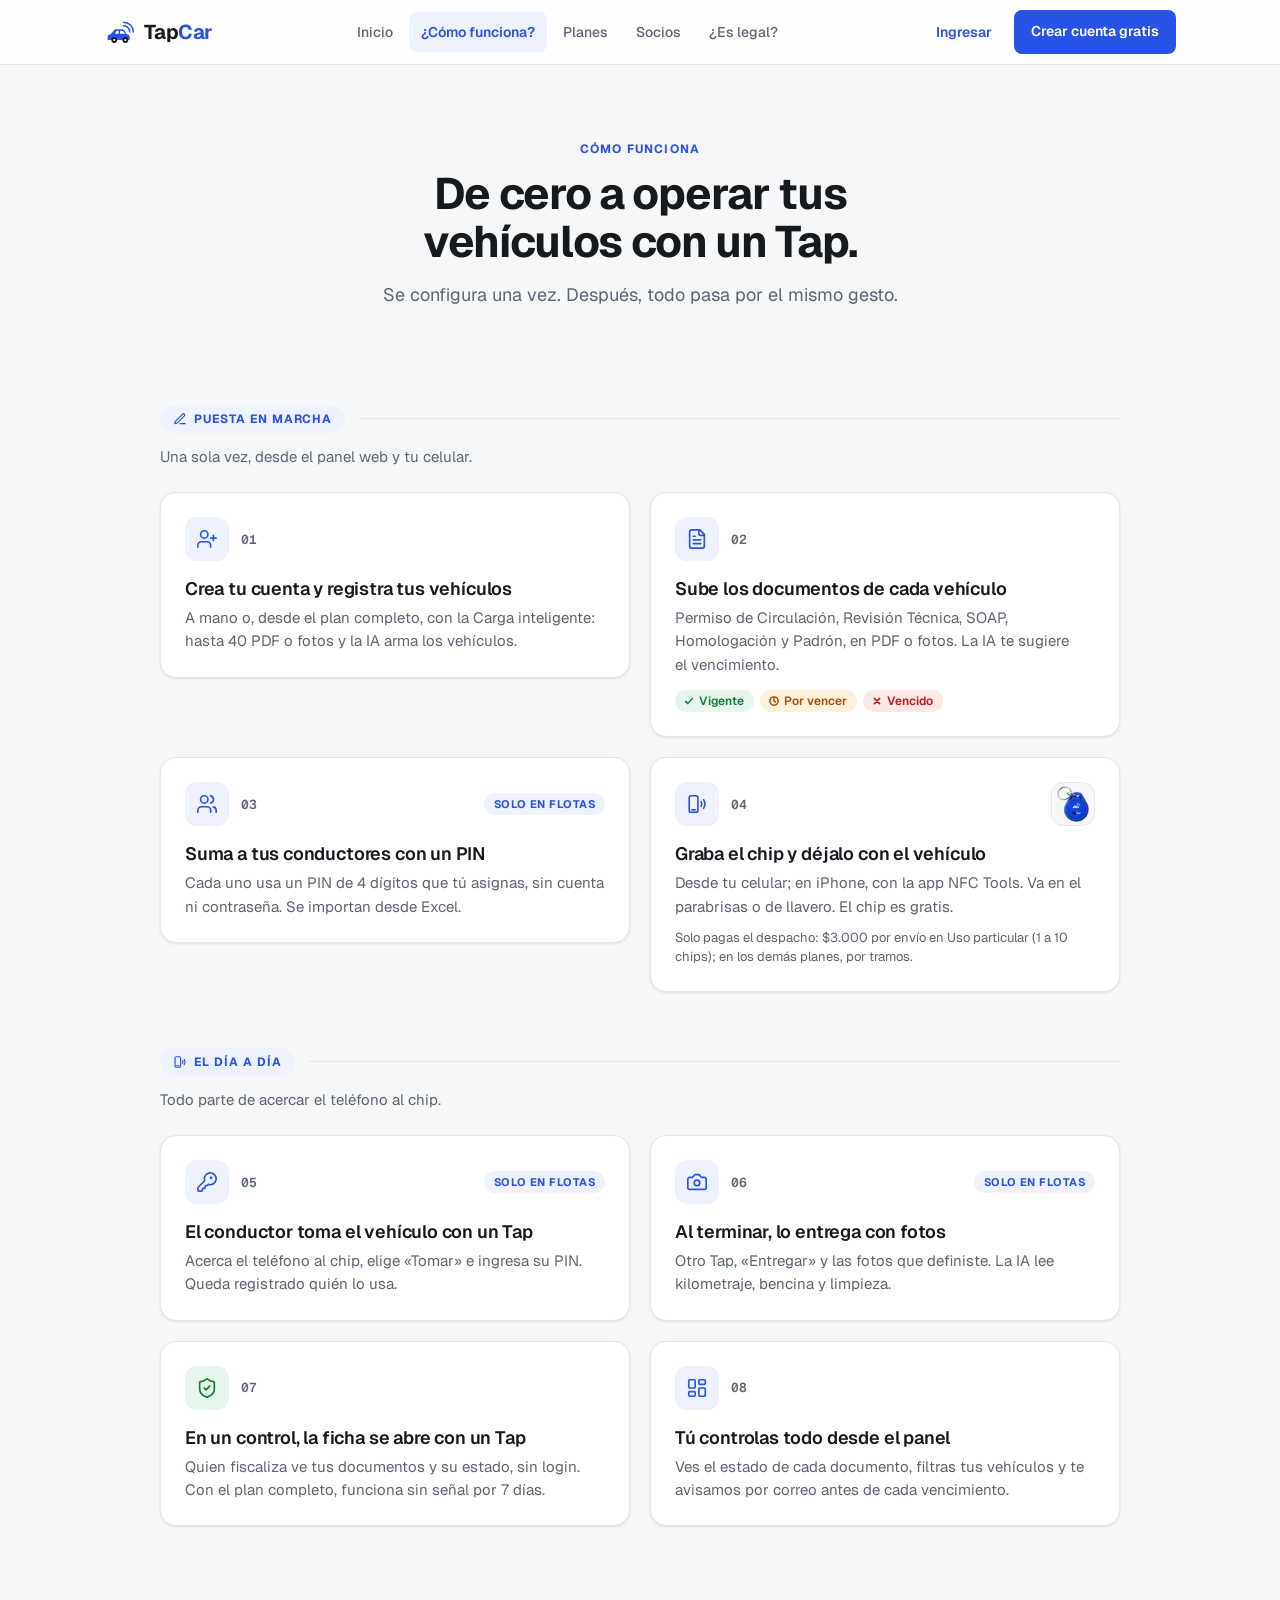
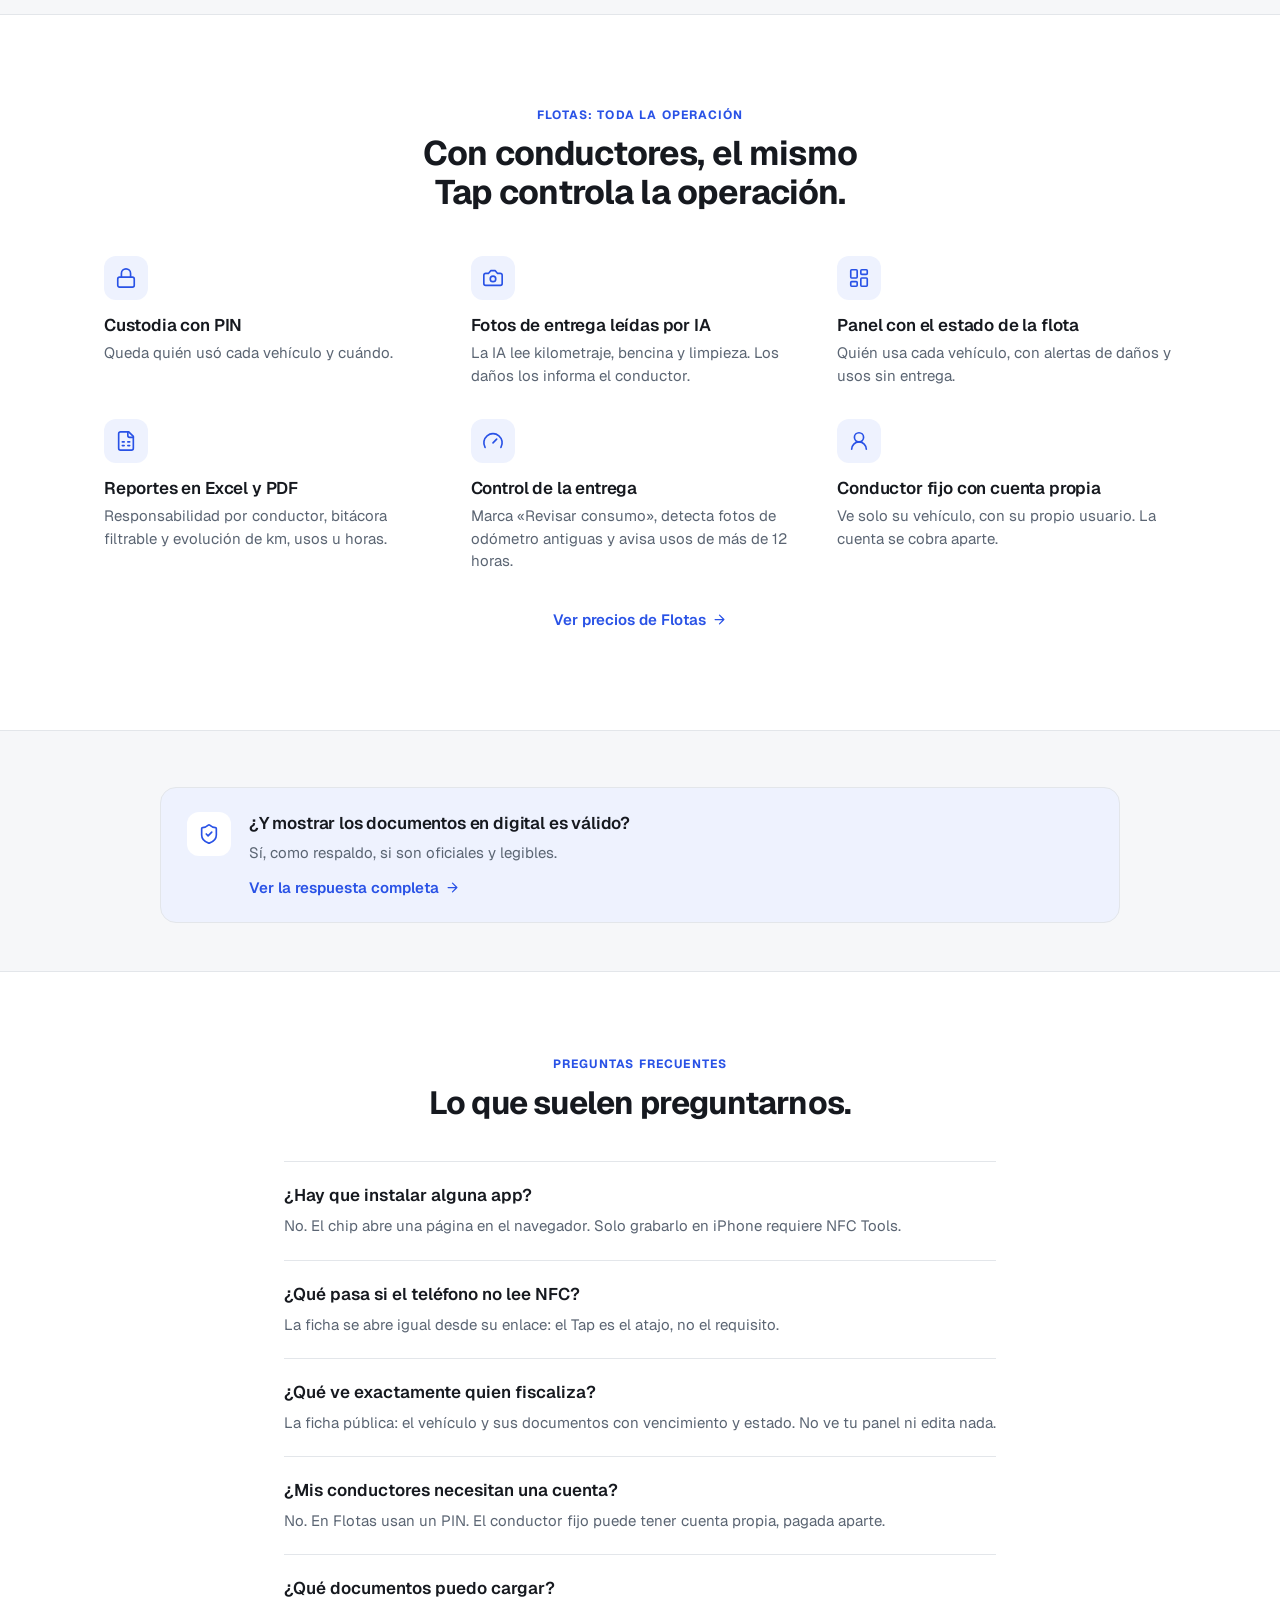
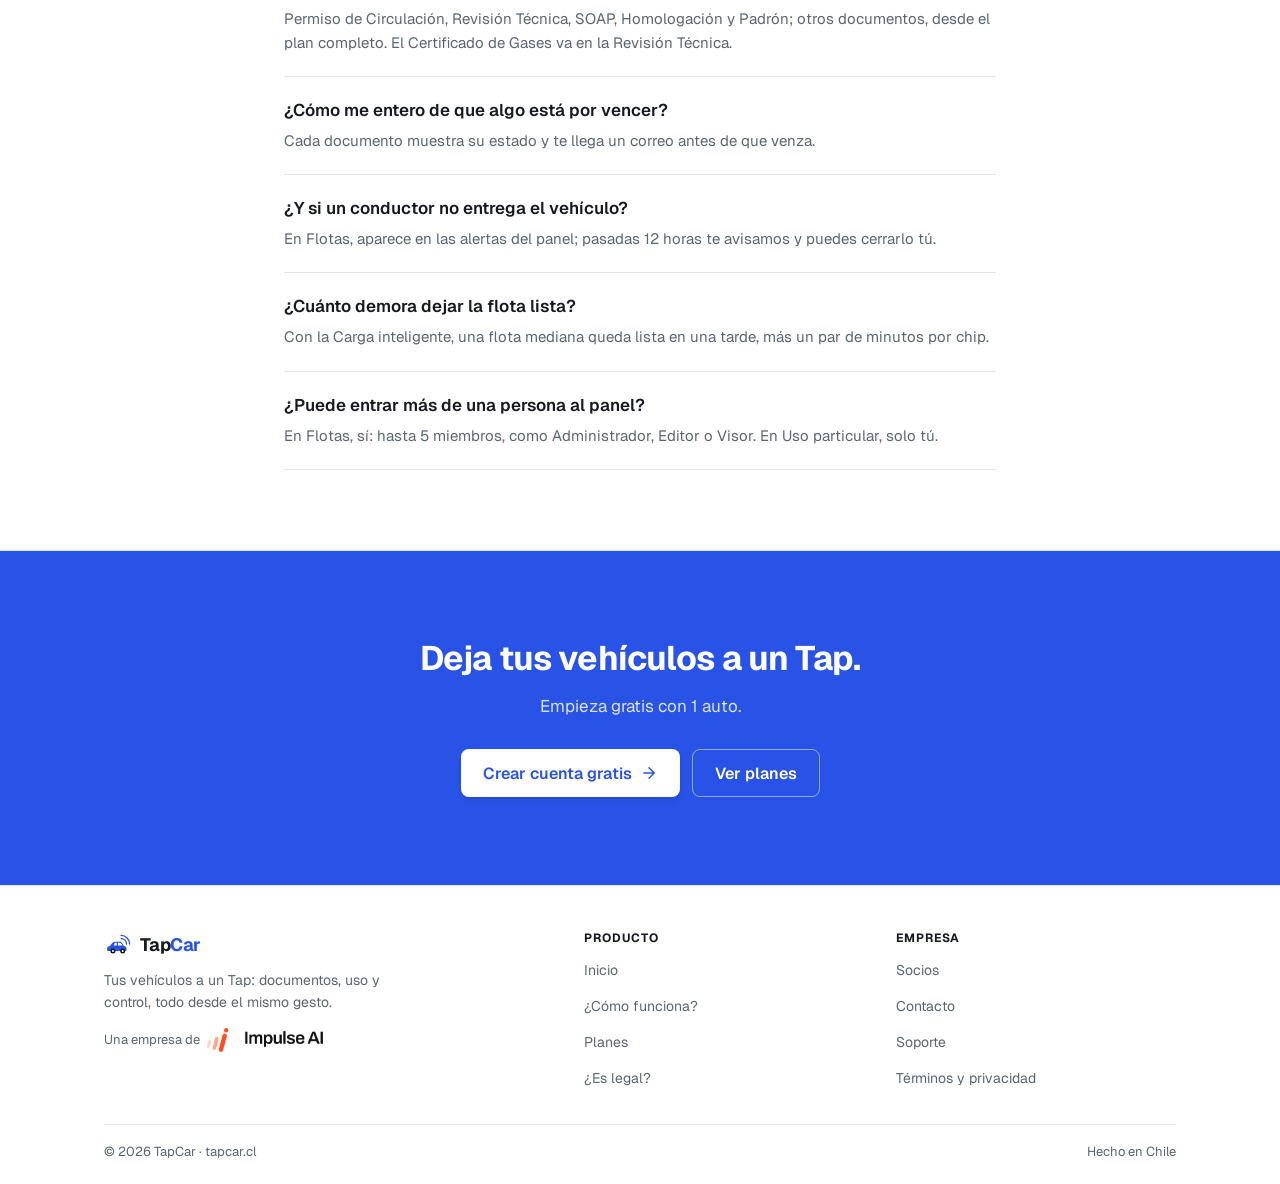
==== como-funciona/index.html @ 4e5f768d "Arreglos de la revisión: ¿Cómo funciona?, Socios y revisor de precios Copy - Socios: hero nombra "es" ====
<!DOCTYPE html>
<html lang="es">
<head>
  <meta charset="utf-8">
  <meta name="viewport" content="width=device-width, initial-scale=1">
  <title>Cómo funciona TapCar: los papeles del auto en un chip NFC</title>
  <meta name="description" content="Registra tus vehículos, sube sus documentos y graba el chip NFC: la ficha se abre con un toque, sin que quien fiscaliza instale nada.">
  <link rel="canonical" href="https://tapcar.cl/como-funciona/">

  <!-- Tarjeta al compartir (WhatsApp, LinkedIn, X). La imagen es absoluta
       a propósito: las rutas relativas no funcionan en og:image. -->
  <meta property="og:type" content="website">
  <meta property="og:site_name" content="TapCar">
  <meta property="og:locale" content="es_CL">
  <meta property="og:url" content="https://tapcar.cl/como-funciona/">
  <meta property="og:title" content="Cómo funciona TapCar: los papeles del auto en un chip NFC">
  <meta property="og:description" content="Registra tus vehículos, sube sus documentos y graba el chip NFC: la ficha se abre con un toque, sin que quien fiscaliza instale nada.">
  <meta property="og:image" content="https://tapcar.cl/assets/og-tapcar.png">
  <meta property="og:image:width" content="1200">
  <meta property="og:image:height" content="630">
  <meta property="og:image:alt" content="TapCar — tus vehículos a un Tap">
  <meta name="twitter:card" content="summary_large_image">
  <meta name="twitter:title" content="Cómo funciona TapCar: los papeles del auto en un chip NFC">
  <meta name="twitter:description" content="Registra tus vehículos, sube sus documentos y graba el chip NFC: la ficha se abre con un toque, sin que quien fiscaliza instale nada.">
  <meta name="twitter:image" content="https://tapcar.cl/assets/og-tapcar.png">

  <link rel="icon" type="image/svg+xml" href="/favicon.svg">
  <meta name="theme-color" content="#2952e6">
  <link rel="preconnect" href="https://fonts.googleapis.com">
  <link rel="preconnect" href="https://fonts.gstatic.com" crossorigin>
  <link rel="stylesheet" href="https://fonts.googleapis.com/css2?family=Geist:wght@400;500;600;700&family=Geist+Mono:wght@400;500;600&display=swap">
  <style>
/* ===================================================================
   TapCar — Sitio (Inicio, ¿Cómo funciona?, Planes, Socios, ¿Es legal?,
   Términos)
   Sistema visual tomado de la app (repo nfc: app/globals.css y
   docs/ui.md): mismos tokens, mismos componentes, misma regla de
   movimiento. Esta hoja se incrusta en cada HTML para que funcione de
   forma autónoma; este archivo es la fuente editable.
   =================================================================== */

:root {
  /* ── Neutros · base de la interfaz ───────────────────────────── */
  --tinta: #16191f;        /* texto / encabezados */
  --acero: #5b6573;        /* texto secundario */
  --linea: #e3e6ea;        /* bordes / divisores */
  /* Borde de controles y tarjetas que tienen que verse al sol: `linea`
     casi desaparece sobre blanco con el brillo al máximo. No es para
     texto (1,5:1). */
  --linea-fuerte: #cfd4db;
  --lienzo: #f6f7f9;       /* fondo de la página */
  --superficie: #ffffff;   /* tarjetas / paneles */
  --neutro-suave: #eef0f3; /* pill gris, bloques internos planos */

  /* ── Marca · acentos ─────────────────────────────────────────── */
  --azul: #2952e6;         /* primario · CTAs · enlaces */
  --azul-press: #1e3dae;   /* hover · active */
  --azul-50: #eef2fe;      /* fondo de selección, bloques de acento */
  --azul-100: #dde5fd;     /* ícono del vehículo, hover de selección */
  --ambar: #f59e0b;        /* acento cálido */

  /* ── Estados · vencimiento de documentos ─────────────────────────
     El color base sirve para puntos, barras y bordes (ahí 3:1 alcanza),
     pero como TEXTO no se lee: `vigente` da 3,3:1 sobre blanco y
     `por-vencer` 2,1:1. Las variantes `-texto` pasan 4,5:1 sobre blanco
     Y sobre su propio fondo `-suave` (la pill). Regla de la app: un color
     de estado nunca va solo (siempre con texto o ícono) y, como texto,
     siempre la variante `-texto`. */
  --vigente: #16a34a;
  --vigente-texto: #157a3a;     --vigente-suave: #e7f6ec;
  --por-vencer: #f59e0b;
  --por-vencer-texto: #a8500a;  --por-vencer-suave: #fdf1dc;
  --vencido: #dc2626;
  --vencido-texto: #b91c1c;     --vencido-suave: #fce7e7;

  /* ── Tipografía ──────────────────────────────────────────────── */
  --font-sans: 'Geist', system-ui, -apple-system, 'Segoe UI', sans-serif;
  --font-mono: 'Geist Mono', ui-monospace, 'SFMono-Regular', Menlo, monospace;
  --weight-regular: 400;
  --weight-medium: 500;
  --weight-semibold: 600;
  --weight-bold: 700;
  --text-xs: 0.75rem;
  --text-sm: 0.875rem;
  --text-base: 1rem;

  /* ── Layout ──────────────────────────────────────────────────── */
  --contenedor: 1120px;
  --gutter: 24px;          /* 16px en celular (ver Responsive) */

  /* ── Espaciado / radios (los de Tailwind que usa la app) ─────── */
  --space-4: 1rem;
  --space-5: 1.25rem;
  --radius-sm: 0.5rem;     /* rounded-lg: botones, campos */
  --radius-md: 0.75rem;    /* rounded-xl: chips de ícono, avisos */
  --radius-lg: 1rem;       /* rounded-2xl: tarjetas */
  --radius-pill: 9999px;

  /* ── Sombras (shadow-sm / md / lg de Tailwind, en tinta) ─────── */
  --shadow-sm: 0 1px 3px 0 rgba(22, 25, 31, 0.08), 0 1px 2px -1px rgba(22, 25, 31, 0.08);
  --shadow-md: 0 4px 6px -1px rgba(22, 25, 31, 0.08), 0 2px 4px -2px rgba(22, 25, 31, 0.08);
  --shadow-lg: 0 10px 15px -3px rgba(22, 25, 31, 0.10), 0 4px 6px -4px rgba(22, 25, 31, 0.10);

  /* ── Movimiento ──────────────────────────────────────────────────
       rapida 120ms  respuesta al tocar
       base   200ms  estado, hover
       lenta  320ms  aparición
     `ease-salir` es para lo que ENTRA (desacelera al llegar);
     `ease-entrar` para lo que se va. */
  --dur-rapida: 120ms;
  --dur-base: 200ms;
  --dur-lenta: 320ms;
  --ease-salir: cubic-bezier(.2, .8, .2, 1);
  --ease-entrar: cubic-bezier(.4, 0, 1, 1);
}

/* ── Reset ─────────────────────────────────────────────────────── */
* { box-sizing: border-box; }
html {
  /* Chrome en Android agranda el texto por su cuenta ("font boosting") y
     eso ensancha bloques hasta sacar una franja de scroll lateral. */
  -webkit-text-size-adjust: 100%;
  text-size-adjust: 100%;
}
html, body {
  /* Red de seguridad: nada que se salga debe generar scroll horizontal.
     'clip' y no 'hidden' porque hidden rompe el nav sticky. */
  overflow-x: clip;
}
body {
  margin: 0;
  background: var(--lienzo);
  color: var(--tinta);
  font-family: var(--font-sans);
  -webkit-font-smoothing: antialiased;
}
a { color: inherit; }
/* Un solo anillo de foco para todo lo que se enfoca con teclado, como el
   `ring-2 ring-azul ring-offset-2` de la app. Los campos de formulario
   llevan el suyo propio (borde + halo). */
:focus-visible { outline: 2px solid var(--azul); outline-offset: 2px; }
.container { max-width: var(--contenedor); margin: 0 auto; padding: 0 var(--gutter); }
.eyebrow {
  font-size: 12px; font-weight: 700; letter-spacing: 0.1em;
  text-transform: uppercase; color: var(--azul);
}

/* ===================================================================
   Componentes (los de la app: botones, tarjeta, pill, placa, chip)
   =================================================================== */

/* Botón — `ui/botones.ts` de la app. Alto MÍNIMO y no fijo: un botón de
   ancho completo con un texto largo envuelve y crece en vez de desbordar
   a 360px. 44px en todos los tamaños: el área táctil no se negocia. */
.btn {
  position: relative;
  display: inline-flex; align-items: center; justify-content: center;
  gap: 8px; font-family: var(--font-sans); font-weight: var(--weight-semibold);
  line-height: 1.25; border: 1px solid transparent; border-radius: var(--radius-sm);
  cursor: pointer; white-space: nowrap; text-decoration: none; text-align: center;
  touch-action: manipulation; user-select: none;
  transition: background-color var(--dur-rapida) var(--ease-salir),
              border-color var(--dur-rapida) var(--ease-salir),
              color var(--dur-rapida) var(--ease-salir),
              transform var(--dur-rapida) var(--ease-salir);
}
.btn--md { padding: 10px 16px; min-height: 44px; font-size: var(--text-sm); }
.btn--lg { padding: 12px 20px; min-height: 48px; font-size: var(--text-base); }
.btn--primary { background: var(--azul); color: #fff; }
.btn--primary:hover { background: var(--azul-press); }
.btn--secondary { background: var(--superficie); color: var(--tinta); border-color: var(--linea-fuerte); }
.btn--secondary:hover { background: var(--neutro-suave); }
.btn--ghost { background: transparent; color: var(--azul); padding-left: 10px; padding-right: 10px; }
.btn--ghost:hover { background: var(--azul-50); }
.btn[disabled], .btn[aria-disabled="true"] { opacity: 0.5; cursor: not-allowed; }
/* El hundido al tocar va solo en el botón (hoja del árbol): un transform
   en un contenedor crea un contexto de apilamiento. */
@media (prefers-reduced-motion: no-preference) {
  .btn:not([disabled]):not([aria-disabled="true"]):active { transform: scale(0.97); }
}

/* Tarjeta — `rounded-2xl border border-linea bg-superficie shadow-sm`. */
.card {
  display: block; background: var(--superficie);
  border: 1px solid var(--linea); border-radius: var(--radius-lg);
  padding: var(--space-5); box-shadow: var(--shadow-sm);
  transition: box-shadow var(--dur-base) var(--ease-salir),
              border-color var(--dur-base) var(--ease-salir);
  color: inherit; text-decoration: none;
}
a.card:hover { border-color: var(--linea-fuerte); box-shadow: var(--shadow-md); }
.card--p28 { padding: 28px; }
.card--p24 { padding: 24px; }
.card--fill { height: 100%; }

/* Chip de ícono — el cuadro con tono de las tiles de la app. */
.icon-chip {
  display: inline-flex; align-items: center; justify-content: center;
  flex-shrink: 0; width: 44px; height: 44px; border-radius: var(--radius-md);
  background: var(--azul-50); color: var(--azul);
}
.icon-chip--azul      { background: var(--azul-50); color: var(--azul); }
.icon-chip--vigente   { background: var(--vigente-suave); color: var(--vigente-texto); }
.icon-chip--por_vencer{ background: var(--por-vencer-suave); color: var(--por-vencer-texto); }
.icon-chip--vencido   { background: var(--vencido-suave); color: var(--vencido-texto); }
.icon-chip--neutro    { background: var(--neutro-suave); color: var(--acero); }
.icon-chip--sm { width: 32px; height: 32px; border-radius: var(--radius-sm); }
.icon-chip--sm svg { width: 18px; height: 18px; }

/* Pill de estado — `StatusBadge` de la app. Siempre lleva texto ("Vigente",
   "Por vencer", "Vencido") y además un ícono por forma (check, reloj,
   equis): quien no distingue rojo de verde, o la lee al sol, tiene la
   forma. El ícono es una máscara con currentColor, así que no hay que
   tocar el HTML de ninguna pill. */
.badge {
  display: inline-flex; align-items: center; flex-shrink: 0; gap: 4px;
  border-radius: var(--radius-pill); padding: 4px 10px 4px 8px;
  font-family: var(--font-sans); font-size: var(--text-xs);
  font-weight: var(--weight-semibold); line-height: 1.2; white-space: nowrap;
}
.badge::before {
  content: ''; flex: 0 0 auto; width: 12px; height: 12px;
  background: currentColor;
  -webkit-mask: var(--badge-icono) center / contain no-repeat;
          mask: var(--badge-icono) center / contain no-repeat;
}
.badge--al_dia {
  background: var(--vigente-suave); color: var(--vigente-texto);
  --badge-icono: url("data:image/svg+xml,%3Csvg xmlns='http://www.w3.org/2000/svg' viewBox='0 0 16 16' fill='none' stroke='%23000' stroke-width='2' stroke-linecap='round' stroke-linejoin='round'%3E%3Cpath d='m3.5 8.5 3 3 6-7'/%3E%3C/svg%3E");
}
.badge--por_vencer {
  background: var(--por-vencer-suave); color: var(--por-vencer-texto);
  --badge-icono: url("data:image/svg+xml,%3Csvg xmlns='http://www.w3.org/2000/svg' viewBox='0 0 16 16' fill='none' stroke='%23000' stroke-width='2' stroke-linecap='round' stroke-linejoin='round'%3E%3Ccircle cx='8' cy='8' r='5.5'/%3E%3Cpath d='M8 5v3l2 1.5'/%3E%3C/svg%3E");
}
.badge--vencido {
  background: var(--vencido-suave); color: var(--vencido-texto);
  --badge-icono: url("data:image/svg+xml,%3Csvg xmlns='http://www.w3.org/2000/svg' viewBox='0 0 16 16' fill='none' stroke='%23000' stroke-width='2' stroke-linecap='round' stroke-linejoin='round'%3E%3Cpath d='m4.5 4.5 7 7M11.5 4.5l-7 7'/%3E%3C/svg%3E");
}
.badge--neutro {
  background: var(--neutro-suave); color: var(--acero);
  --badge-icono: url("data:image/svg+xml,%3Csvg xmlns='http://www.w3.org/2000/svg' viewBox='0 0 16 16' fill='none' stroke='%23000' stroke-width='2' stroke-linecap='round'%3E%3Cpath d='M4.5 8h7'/%3E%3C/svg%3E");
}
.badge--l { padding: 6px 12px 6px 9px; gap: 6px; font-size: var(--text-sm); }
.badge--l::before { width: 16px; height: 16px; }

/* Placa de patente — `ui/Placa` de la app: Geist Mono, borde tinta, `·`
   entre pares. Uso:
     <span class="placa"><span class="sr-only">GJKP47</span>
       <span aria-hidden="true">GJ<i>·</i>KP<i>·</i>47</span></span>
   Lo visible es dibujo; el lector de pantalla lee la patente limpia. */
.placa {
  display: inline-flex; align-items: center; flex-shrink: 0; white-space: nowrap;
  border: 1.5px solid var(--tinta); border-radius: 6px; background: var(--superficie);
  padding: 5px 8px; font-family: var(--font-mono); font-weight: var(--weight-semibold);
  font-size: 13px; line-height: 1; letter-spacing: 0.08em; color: var(--tinta);
  font-variant-numeric: tabular-nums;
  box-shadow: inset 0 0 0 2px var(--superficie), inset 0 0 0 3px var(--linea);
}
.placa i { font-style: normal; font-weight: 400; letter-spacing: 0; color: var(--acero); margin: 0 0.32em; }
.placa--s { padding: 3px 6px; font-size: 12px; border-radius: 5px; }
.placa--l { padding: 8px 12px; font-size: 20px; border-width: 2px; border-radius: var(--radius-sm); }

/* Solo para lectores de pantalla. */
.sr-only {
  position: absolute; width: 1px; height: 1px; padding: 0; margin: -1px;
  overflow: hidden; clip: rect(0, 0, 0, 0); white-space: nowrap; border: 0;
}

/* VehicleCard */
.vehicle-card {
  display: flex; align-items: center; gap: 16px;
  background: var(--superficie); border: 1px solid var(--linea);
  border-radius: var(--radius-lg); padding: var(--space-4);
  box-shadow: var(--shadow-sm); text-decoration: none; color: inherit;
  transition: box-shadow var(--dur-base) var(--ease-salir);
}
.vehicle-card:hover { box-shadow: var(--shadow-md); }
.vehicle-card .icon-chip { background: var(--azul-100); }
.vehicle-card__body { min-width: 0; flex: 1; }
.vehicle-card__title {
  margin: 0; white-space: nowrap; overflow: hidden; text-overflow: ellipsis;
  font-weight: var(--weight-semibold); font-size: var(--text-base); color: var(--tinta);
}
.vehicle-card__meta {
  margin: 2px 0 0; white-space: nowrap; overflow: hidden; text-overflow: ellipsis;
  font-size: var(--text-sm); color: var(--acero);
}

/* DocumentRow */
.doc-row {
  list-style: none; background: var(--superficie); border: 1px solid var(--linea);
  border-radius: var(--radius-lg); padding: var(--space-4); box-shadow: var(--shadow-sm);
}
.doc-row__top { display: flex; align-items: center; justify-content: space-between; gap: 12px; }
.doc-row__label {
  margin: 0; white-space: nowrap; overflow: hidden; text-overflow: ellipsis;
  font-weight: var(--weight-semibold); font-size: var(--text-base); color: var(--tinta);
}
.doc-row__vence { margin: 2px 0 0; font-size: var(--text-sm); color: var(--acero); }
.doc-row__foot {
  margin-top: 12px; padding-top: 12px; border-top: 1px solid var(--linea);
  display: flex; align-items: center; gap: 16px;
  font-size: var(--text-sm); font-weight: var(--weight-medium);
}
.doc-row__action { color: var(--azul); text-decoration: none; }

/* ===================================================================
   Navegación (compartida)
   =================================================================== */
.nav {
  position: sticky; top: 0; z-index: 50;
  background: rgba(255, 255, 255, 0.88);
  backdrop-filter: saturate(1.4) blur(12px); -webkit-backdrop-filter: saturate(1.4) blur(12px);
  border-bottom: 1px solid var(--linea);
}
/* Salto al contenido: invisible hasta que se llega con Tab. Sin él, quien
   navega por teclado tiene que recorrer el nav completo en cada página. */
.skip-link {
  /* fixed y no absolute: así aparece a la vista aunque la página esté
     scrolleada, y por encima del nav sticky (z-index 50). */
  position: fixed; left: 12px; top: -60px; z-index: 100;
  background: var(--azul); color: #fff; text-decoration: none;
  font-size: 14px; font-weight: 600; padding: 12px 16px;
  border-radius: var(--radius-sm); box-shadow: var(--shadow-md);
}
.skip-link:focus { top: 12px; }
/* Con movimiento reducido aparece de golpe, sin deslizarse. */
@media (prefers-reduced-motion: no-preference) {
  .skip-link { transition: top var(--dur-base) var(--ease-salir); }
}

.nav__inner {
  max-width: var(--contenedor); margin: 0 auto; padding: 10px var(--gutter);
  min-height: 64px;
  display: flex; align-items: center; justify-content: space-between; gap: 24px;
}
/* min-height: el logo es el enlace al inicio y en celular es el blanco que
   más se toca; con solo el SVG (32px) quedaba corto de los 44px. */
.brand {
  display: flex; align-items: center; gap: 8px; text-decoration: none;
  min-height: 44px; border-radius: var(--radius-sm);
}
.brand svg { flex: 0 0 auto; }
.brand__name { font-weight: 700; letter-spacing: -0.03em; font-size: 20px; color: var(--tinta); }
.brand__name .accent { color: var(--azul); }
.nav__links { display: flex; align-items: center; gap: 4px; }
.nav__link {
  display: inline-flex; align-items: center; min-height: 40px; padding: 0 12px;
  border-radius: var(--radius-sm);
  text-decoration: none; font-size: 14px; font-weight: 500; color: var(--acero);
  white-space: nowrap;
  transition: color var(--dur-base) var(--ease-salir),
              background-color var(--dur-base) var(--ease-salir);
}
.nav__link:hover { color: var(--tinta); background: var(--neutro-suave); }
.nav__link.is-active { font-weight: 600; color: var(--azul); background: var(--azul-50); }
.nav__actions { display: flex; align-items: center; gap: 8px; }
.nav__login {
  display: inline-flex; align-items: center; min-height: 44px;
  text-decoration: none; font-size: 14px; font-weight: 600; color: var(--azul);
  padding: 0 14px; border-radius: var(--radius-sm); white-space: nowrap;
  transition: background-color var(--dur-base) var(--ease-salir);
}
.nav__login:hover { background: var(--azul-50); }

/* Menú móvil — el botón y el panel solo existen bajo 860px */
.nav__burger {
  display: none; align-items: center; justify-content: center;
  width: 44px; height: 44px; padding: 0; margin-right: -10px;
  background: transparent; border: 0; border-radius: var(--radius-sm);
  cursor: pointer; color: var(--tinta);
}
.nav__burger:hover { background: var(--neutro-suave); }
.nav__burger-box { position: relative; display: block; width: 20px; height: 14px; }
.nav__burger-bar {
  position: absolute; left: 0; width: 100%; height: 2px; border-radius: 2px;
  background: currentColor;
}
/* La X se arma igual con movimiento reducido; lo que se saca es el giro
   animado entre las dos formas. */
@media (prefers-reduced-motion: no-preference) {
  .nav__burger-bar {
    transition: transform var(--dur-base) var(--ease-salir),
                opacity var(--dur-base) var(--ease-salir);
  }
}
.nav__burger-bar:nth-child(1) { top: 0; }
.nav__burger-bar:nth-child(2) { top: 6px; }
.nav__burger-bar:nth-child(3) { top: 12px; }
.nav__burger[aria-expanded="true"] .nav__burger-bar:nth-child(1) { transform: translateY(6px) rotate(45deg); }
.nav__burger[aria-expanded="true"] .nav__burger-bar:nth-child(2) { opacity: 0; }
.nav__burger[aria-expanded="true"] .nav__burger-bar:nth-child(3) { transform: translateY(-6px) rotate(-45deg); }

.nav__panel {
  display: none; border-top: 1px solid var(--linea);
  background: var(--superficie); padding: 8px var(--gutter) 20px;
  box-shadow: var(--shadow-lg);
}
.nav__panel[hidden] { display: none; }
.nav__panel-link {
  display: flex; align-items: center; min-height: 48px; text-decoration: none;
  font-size: 16px; font-weight: 500; color: var(--tinta);
  border-bottom: 1px solid var(--linea);
}
.nav__panel-link.is-active { color: var(--azul); font-weight: 600; }
.nav__panel-actions { display: flex; flex-direction: column; gap: 10px; margin-top: 18px; }
.nav__panel-actions .btn { width: 100%; }
@media (prefers-reduced-motion: no-preference) {
  .nav__panel.is-open { animation: aparecer var(--dur-base) var(--ease-salir) backwards; }
}

/* ===================================================================
   Secciones compartidas (encabezado, CTA, footer)
   =================================================================== */
.section { padding: 88px 0; }
.section--surface {
  background: var(--superficie);
  border-top: 1px solid var(--linea); border-bottom: 1px solid var(--linea);
}
.section__head { text-align: center; max-width: 640px; margin: 0 auto; }
.section__title {
  margin: 10px 0 0; font-size: 34px; line-height: 1.15;
  letter-spacing: -0.025em; font-weight: 700; text-wrap: balance;
}
.section__lead { margin: 14px 0 0; font-size: 17px; color: var(--acero); line-height: 1.55; text-wrap: pretty; }

/* CTA band */
.cta { padding: 88px 0; background: var(--azul); }
.cta--lg { padding: 92px 0; }
.cta__inner { max-width: 760px; margin: 0 auto; padding: 0 var(--gutter); text-align: center; }
.cta__title {
  margin: 0; font-size: 34px; line-height: 1.12; letter-spacing: -0.025em;
  font-weight: 700; color: #fff; text-wrap: balance;
}
.cta--lg .cta__title { font-size: 36px; }
.cta__lead { margin: 16px 0 0; font-size: 17px; line-height: 1.55; color: #dbe4ff; }
.cta__actions { display: flex; gap: 12px; justify-content: center; margin-top: 30px; }
.cta__primary, .cta__secondary {
  display: inline-flex; align-items: center; justify-content: center; gap: 8px;
  min-height: 48px; padding: 12px 22px; border-radius: var(--radius-sm);
  font-size: 16px; font-weight: 600; text-decoration: none;
  transition: background-color var(--dur-base) var(--ease-salir),
              transform var(--dur-rapida) var(--ease-salir);
}
.cta__primary { background: #fff; color: var(--azul); box-shadow: var(--shadow-md); }
.cta__primary:hover { background: var(--azul-50); }
.cta__secondary { background: transparent; color: #fff; border: 1px solid rgba(255, 255, 255, 0.5); }
.cta__secondary:hover { background: rgba(255, 255, 255, 0.12); }
/* Sobre el azul el anillo azul no se ve: va en blanco. */
.cta :focus-visible { outline-color: #fff; }
@media (prefers-reduced-motion: no-preference) {
  .cta__primary:active, .cta__secondary:active { transform: scale(0.97); }
}

/* Footer — compacto: marca a la izquierda, dos columnas de enlaces y una
   barra con el copyright. */
.footer { background: var(--superficie); border-top: 1px solid var(--linea); padding: 44px 0 24px; }
.footer__grid {
  display: grid; grid-template-columns: minmax(0, 1.6fr) minmax(0, 1fr) minmax(0, 1fr);
  gap: 32px;
}
.footer__brand { display: flex; align-items: center; gap: 8px; }
.footer__brand-name { font-weight: 700; letter-spacing: -0.03em; font-size: 18px; color: var(--tinta); }
.footer__brand-name .accent { color: var(--azul); }
.footer__tagline { margin: 12px 0 0; font-size: 14px; line-height: 1.55; color: var(--acero); max-width: 300px; }
/* Pertenencia a la matriz. Va bajo el tagline, en la columna de marca:
   es una declaracion de marca, no la linea legal de copyright. */
/* Flex y no texto en linea: alineado por baseline el lockup queda 5px mas
   alto que el texto, porque la caja del enlace apoya su borde inferior en
   la linea base. Centrado quedan a la misma altura optica. */
.footer__matriz {
  margin: 14px 0 0; font-size: 13px; color: var(--acero);
  display: flex; align-items: center; flex-wrap: wrap; gap: 7px;
}
/* 44px de blanco táctil con -10px de margen: la línea del footer no crece. */
.footer__matriz-link {
  display: inline-flex; align-items: center; gap: 6px; min-height: 44px; margin: -10px 0;
  text-decoration: none; color: var(--acero); border-radius: 4px;
  opacity: 1; transition: opacity var(--dur-base) var(--ease-salir);
}
.footer__matriz-link:hover { opacity: 0.7; }
/* Lockup oficial de Impulse, sin recolorear: es la marca de otra empresa.
   La palabra viene en #121212, casi igual al --tinta de TapCar, asi que el
   naranjo queda solo como acento en el simbolo. */
/* 24px y no menos: es un lockup con palabra, y bajo eso el nombre deja de
   leerse. El archivo es 3x (349x72) para pantallas densas. */
.footer__matriz-logo { display: block; height: 24px; width: auto; }

.footer__col-title {
  margin: 0 0 6px; font-size: 12px; font-weight: 700; letter-spacing: 0.08em;
  text-transform: uppercase; color: var(--tinta);
}
.footer__links { display: flex; flex-direction: column; }
/* 44px de blanco táctil por enlace, con -4px de margen arriba y abajo: la
   lista se ve con el mismo paso de 36px que antes, pero el área que recibe
   el toque llega a los 44px (los blancos vecinos se solapan 8px, que es
   espacio muerto entre dos textos). */
.footer__link {
  display: inline-flex; align-items: center; min-height: 44px; margin: -4px 0; align-self: flex-start;
  font-size: 14px; color: var(--acero); text-decoration: none; border-radius: 4px;
  transition: color var(--dur-base) var(--ease-salir);
}
.footer__link:hover { color: var(--azul); }
.footer__bar {
  margin-top: 28px; padding-top: 18px; border-top: 1px solid var(--linea);
  display: flex; align-items: center; justify-content: space-between; gap: 16px;
}
.footer__meta { font-size: 13px; color: var(--acero); }

/* ===================================================================
   Aparición al hacer scroll — UN solo patrón para todo el sitio.
   El HTML marca con `data-reveal` lo que aparece; el script común de
   cada página le pone `.reveal` (y `--reveal-i`, su posición entre los
   hermanos marcados) y después `.is-visible` al entrar en pantalla.
   Sube 8px + fade, 320ms, ease-salir, escalonado 40ms.
   El estado base es el FINAL: sin JavaScript, sin IntersectionObserver
   o con movimiento reducido no se esconde nada, así que nunca queda un
   bloque a medio armar. Solo transform y opacity.
   =================================================================== */
@keyframes aparecer {
  from { opacity: 0; transform: translateY(8px); }
}
/* Animación y no transición: así no choca con las transiciones de hover
   de las tarjetas (una regla más específica le pisaba la `transition` y la
   opacidad saltaba sin fundido). `backwards` y nunca `forwards`: el
   retraso se pinta con el primer fotograma y al terminar no queda nada
   aplicado (un transform pegado crea un contexto de apilamiento). */
@media (prefers-reduced-motion: no-preference) {
  .reveal:not(.is-visible) { opacity: 0; }
  .reveal.is-visible {
    animation: aparecer var(--dur-lenta) var(--ease-salir) backwards;
    animation-delay: calc(var(--reveal-i, 0) * 40ms);
  }
}

/* ===================================================================
   Inicio — Hero
   Texto a la izquierda y la escena "Tap" a la derecha (debajo en
   celular). Una sola acción primaria: "Ver planes" es un enlace.
   =================================================================== */
.lp-hero { padding: 56px 0 72px; }
.lp-hero__grid {
  max-width: var(--contenedor); margin: 0 auto; padding: 0 var(--gutter);
  display: grid; grid-template-columns: minmax(0, 1fr) minmax(0, 460px);
  gap: 48px; align-items: center;
}
.lp-hero__badge {
  display: inline-flex; align-items: center;
  background: var(--azul-50); color: var(--azul); font-size: 13px; font-weight: 700;
  letter-spacing: 0.06em; text-transform: uppercase; padding: 7px 14px; border-radius: var(--radius-pill);
}
.lp-hero__title {
  margin: 20px 0 0; font-size: 58px; line-height: 1.04; letter-spacing: -0.035em;
  font-weight: 700; color: var(--tinta);
}
.lp-hero__tap { color: var(--azul); }

/* Palabra rotatoria del hero ("Tu flota/auto/moto a un Tap").
   El ancho lo anima el JS midiendo la palabra siguiente; el overflow
   oculto recorta la palabra saliente mientras sube. */
.rotor {
  display: inline-block; overflow: hidden; white-space: nowrap;
  vertical-align: bottom;
  transition: width 0.35s var(--ease-salir);
}
.rotor__word {
  display: inline-block;
  transition: transform 0.38s var(--ease-salir), opacity 0.38s var(--ease-salir);
}
.rotor__word.is-out { transform: translateY(-105%); opacity: 0; }
.rotor__word.is-prep { transition: none; transform: translateY(105%); opacity: 0; }

/* Quiebre fijo del titular, en TODOS los anchos: "Tu vehículo / a un Tap."
   Sin él, el h1 cabía en una línea con "auto" y pasaba a dos con
   "camioneta" (y a 1024–1100px también con "vehículo"); como la grilla
   centra en vertical, todo el hero bajaba y subía ~30px cada 2,6 s. Con el
   salto forzado el titular mide siempre dos líneas, dé igual la palabra.
   Si agregas palabras al rotor, ninguna debería ser tan larga que parta
   también la primera línea ("Tu camioneta" es la más larga hoy). */
@media (prefers-reduced-motion: reduce) {
  .rotor { transition: none; }
  .rotor__word { transition: none; }
}
.lp-hero__lead {
  margin: 20px 0 0; font-size: 19px; line-height: 1.5; color: var(--acero);
  max-width: 440px; text-wrap: pretty;
}
.lp-hero__actions { display: flex; align-items: center; flex-wrap: wrap; gap: 8px 20px; margin-top: 32px; }
.lp-hero__sec {
  display: inline-flex; align-items: center; gap: 6px; min-height: 48px; padding: 0 4px;
  font-size: 16px; border-radius: var(--radius-sm);
}
.lp-hero__micro {
  display: flex; align-items: center; gap: 6px; margin: 14px 0 0;
  font-size: 14px; color: var(--acero);
}
.lp-hero__micro svg { flex: 0 0 auto; color: var(--vigente-texto); }
.lp-hero__escena { width: min(460px, 100%); justify-self: end; }
/* Escritorio ancho: la escena crece hasta 540px para equilibrar el texto,
   y el hero pierde aire arriba (con la escena más alta ya sobraba). */
@media (min-width: 1200px) {
  .lp-hero { padding: 40px 0 64px; }
  .lp-hero__grid { grid-template-columns: minmax(0, 1fr) minmax(0, 540px); gap: 64px; }
  .lp-hero__title { font-size: 64px; }
  .lp-hero__escena { width: min(540px, 100%); }
}

/* Prueba social: una franja angosta bajo el hero. El número es la única
   pieza grande, así que se lee solo. */
.prueba { background: var(--superficie); border-top: 1px solid var(--linea); border-bottom: 1px solid var(--linea); }
.prueba__inner {
  max-width: var(--contenedor); margin: 0 auto; padding: 22px var(--gutter);
  display: flex; align-items: baseline; justify-content: center; flex-wrap: wrap; gap: 4px 12px;
  text-align: center;
}
.prueba__num {
  font-size: 34px; font-weight: 700; line-height: 1; letter-spacing: -0.03em; color: var(--azul);
  /* Cifras de ancho fijo: sin esto el texto de al lado se corre en cada
     paso de la animación. */
  font-variant-numeric: tabular-nums;
}
.prueba__txt { font-size: 17px; font-weight: 500; color: var(--acero); }

/* <escena-tap> ════════════════════════════════════════════════════════
   Escena "Tap" del hero. Autónoma: todo con prefijo `tap-`.

   Escala: el lienzo se dibuja en un espacio de 400 × 430 unidades y
   1em = 10 unidades. El tamaño de letra del lienzo sale del ancho del
   contenedor (`100cqw / 40`), así que TODO (celular, llavero, textos,
   bordes) se achica junto, sin JS y sin saltos de layout: el alto lo
   reserva `aspect-ratio`. A 460 px de ancho 1 unidad = 1,15 px (el texto
   más chico de la pantalla, 10u, queda en 11,5 px).

   Movimiento: el estado BASE de cada pieza es el estado FINAL (ficha
   abierta, tres filas, llavero junto al celular). Las animaciones viven
   solo dentro de `prefers-reduced-motion: no-preference`, así que con
   movimiento reducido o sin soporte de animación se ve la escena
   terminada y quieta. Solo `transform` y `opacity`.

   Ciclo de 6 s (1 s = 16,67 %):
     0,2 → 1,0 s  el llavero entra y toca (rebote al 0,84 s)
     1,0 → 1,5 s  ping + ondas NFC
     1,3 → 1,8 s  se abre la ficha: encabezado, placa, modelo
     1,75 s       "Documentación · 1 por vencer"
     2,1 / 2,35 / 2,6 s  las tres filas; cada pill aparece 0,3 s después
     ~3,2 → 4,9 s todo quieto (pausa de lectura)
     4,9 → 5,4 s  se desvanece (llavero se retira); vuelve el reposo
 ═════════════════════════════════════════════════════════════════════ */
.tap-escena {
  container-type: inline-size;
  position: relative;
  width: 100%;
  aspect-ratio: 400 / 430;
  pointer-events: none;
  user-select: none;
}
.tap-lienzo {
  position: absolute;
  inset: 0;
  font-size: 11.5px;               /* respaldo sin container queries */
  font-size: calc(100cqw / 40);    /* 1em = 10 unidades del lienzo */
  font-family: var(--font-sans, 'Geist', system-ui, sans-serif);
  color: var(--tinta, #16191f);
  line-height: 1.2;
  -webkit-font-smoothing: antialiased;
}

/* Halo de fondo, quieto. */
.tap-halo {
  position: absolute;
  left: 1.5em; top: 6em;
  width: 34em; height: 34em;
  border-radius: 50%;
  background: var(--azul-50, #eef2fe);
}

/* ── Celular ─────────────────────────────────────────────────────── */
.tap-celular {
  position: absolute;
  left: 15em; top: .8em;
  width: 24em; height: 41.4em;
  border: .6em solid var(--tinta, #16191f);
  border-radius: 3.8em;
  background: var(--tinta, #16191f);
  box-shadow:
    0 2.4em 4em -1.6em rgb(22 25 31 / .28),
    0 .6em 1.4em -.6em rgb(22 25 31 / .18);
}
.tap-pantalla {
  position: absolute;
  inset: 0;
  border-radius: 3.2em;
  overflow: hidden;
  background: var(--lienzo, #f6f7f9);
}
.tap-isla {
  position: absolute;
  left: 50%; top: .8em;
  width: 6.6em; height: 1.9em;
  margin-left: -3.3em;
  border-radius: 1em;
  background: var(--tinta, #16191f);
  z-index: 3;
}
.tap-barra-estado {
  position: absolute;
  left: 0; right: 0; top: 0;
  height: 3.5em;
  padding: 0 2em 0 2.3em;
  display: flex;
  align-items: center;
  justify-content: space-between;
  font-size: 1.1em;
  font-weight: 600;
  color: var(--tinta, #16191f);
  z-index: 2;
}
.tap-barra-estado svg { width: 3.6em; height: 1.1em; display: block; }
.tap-indicador {
  position: absolute;
  left: 50%; bottom: .7em;
  width: 8em; height: .45em;
  margin-left: -4em;
  border-radius: 1em;
  background: var(--tinta, #16191f);
  opacity: .85;
  z-index: 2;
}

/* Reposo: lo que muestra el celular antes del tap. Queda DEBAJO de la
   ficha, que es opaca: en el estado final no se ve. */
.tap-reposo {
  position: absolute;
  inset: 0;
  display: flex;
  flex-direction: column;
  align-items: center;
  justify-content: center;
  gap: 1.2em;
  color: var(--acero, #5b6573);
}
.tap-reposo svg { width: 4.4em; height: 4.4em; display: block; color: var(--azul, #2952e6); }
.tap-reposo p { margin: 0; font-size: 1.2em; font-weight: 500; text-align: center; line-height: 1.35; }

/* ── Ficha pública ───────────────────────────────────────────────── */
.tap-ficha {
  position: absolute;
  inset: 0;
  padding: 3.9em 1.2em 2em;
  background: var(--lienzo, #f6f7f9);
  display: flex;
  flex-direction: column;
}
.tap-cabecera { display: flex; flex-direction: column; align-items: flex-start; gap: .5em; }
.tap-lockup { display: inline-flex; align-items: center; gap: .55em; }
.tap-lockup svg { width: 2.4em; height: 2.4em; display: block; }
.tap-marca { font-size: 1.55em; font-weight: 700; letter-spacing: -.025em; line-height: 1; }
.tap-marca b { font-weight: 700; color: var(--azul, #2952e6); }
.tap-rotulo {
  margin: 0;
  font-size: 1em;
  font-weight: 600;
  letter-spacing: .05em;
  text-transform: uppercase;
  color: var(--acero, #5b6573);
}
.tap-vehiculo {
  margin-top: 1.1em;
  display: flex;
  flex-direction: column;
  align-items: center;
  gap: .55em;
}
/* La patente como mini placa chilena (`components/ui/Placa.tsx`). */
.tap-placa {
  display: inline-flex;
  align-items: center;
  gap: .32em;
  padding: .38em .62em;
  border: .11em solid var(--tinta, #16191f);
  border-radius: .4em;
  background: var(--superficie, #fff);
  box-shadow: inset 0 0 0 .11em var(--superficie, #fff), inset 0 0 0 .16em var(--linea, #e3e6ea);
  font-family: var(--font-mono, 'Geist Mono', ui-monospace, monospace);
  font-size: 1.85em;
  font-weight: 600;
  line-height: 1;
  letter-spacing: .08em;
  color: var(--tinta, #16191f);
  white-space: nowrap;
}
.tap-placa i { font-style: normal; font-weight: 400; letter-spacing: 0; color: var(--acero, #5b6573); }
.tap-modelo { margin: 0; font-size: 1.3em; font-weight: 500; color: var(--acero, #5b6573); }

.tap-resumen {
  margin-top: 1.15em;
  display: flex;
  align-items: center;
  justify-content: space-between;
  gap: .6em;
  padding: 0 .2em;
}
.tap-resumen .tap-rotulo { font-size: 1.05em; }

.tap-docs { list-style: none; margin: .65em 0 0; padding: 0; display: flex; flex-direction: column; gap: .5em; }
.tap-doc {
  display: flex;
  flex-direction: column;
  gap: .4em;
  padding: .8em .9em .8em 1em;
  border: .1em solid var(--linea, #e3e6ea);
  border-radius: 1.2em;
  background: var(--superficie, #fff);
  box-shadow: 0 .1em .2em rgb(22 25 31 / .05);
}
.tap-doc__nombre { margin: 0; font-size: 1.3em; font-weight: 600; letter-spacing: -.01em; white-space: nowrap; }
.tap-doc__pie { display: flex; align-items: center; justify-content: space-between; gap: .6em; }
.tap-doc__fecha { font-size: 1.05em; color: var(--acero, #5b6573); font-variant-numeric: tabular-nums; white-space: nowrap; }

/* Pill de estado (`StatusBadge`): color + ícono + texto, nunca solo color. */
.tap-pill {
  display: inline-flex;
  align-items: center;
  gap: .35em;
  height: 2em;
  padding: 0 .7em 0 .5em;
  border-radius: 99em;
  font-size: 1em;
  font-weight: 600;
  white-space: nowrap;
}
.tap-pill svg { width: 1.1em; height: 1.1em; display: block; flex-shrink: 0; }
.tap-pill--vigente { background: var(--vigente-suave, #e7f6ec); color: var(--vigente-texto, #157a3a); }
.tap-pill--por-vencer { background: var(--por-vencer-suave, #fdf1dc); color: var(--por-vencer-texto, #a8500a); }

/* ── Llavero NFC (`components/brand/Llavero.tsx`) ────────────────── */
.tap-llavero {
  position: absolute;
  left: 3em; top: 19.4em;
  width: 7.4em; height: 10.2em;
  transform: rotate(-8deg);
  transform-origin: 50% 12%;
  filter: drop-shadow(0 .8em 1em rgb(22 25 31 / .22));
}
.tap-llavero svg { width: 100%; height: 100%; display: block; overflow: visible; }

/* Ondas NFC entre el llavero y el celular. */
.tap-ondas {
  position: absolute;
  left: 10em; top: 21.6em;
  width: 4.2em; height: 6.4em;
  overflow: visible;
  color: var(--azul, #2952e6);
}
.tap-ondas path { transform-box: fill-box; transform-origin: 0% 50%; }
.tap-ondas path:nth-child(2) { opacity: .7; }
.tap-ondas path:nth-child(3) { opacity: .45; }
/* Ping del contacto: invisible en reposo (no es parte del estado final). */
.tap-ping {
  position: absolute;
  left: 11.4em; top: 21.3em;
  width: 7.2em; height: 7.2em;
  border-radius: 50%;
  border: .2em solid var(--azul, #2952e6);
  opacity: 0;
}

@media (prefers-reduced-motion: no-preference) {
  .tap-escena * { animation-duration: 6s; animation-iteration-count: infinite; animation-timing-function: var(--ease-salir, cubic-bezier(.2, .8, .2, 1)); animation-fill-mode: backwards; }
  .tap-escena.tap-pausada * { animation-play-state: paused; }

  .tap-llavero { animation-name: tap-llavero; }
  .tap-ping { animation-name: tap-ping; }
  .tap-ondas path { animation-name: tap-onda; }
  .tap-ondas path:nth-child(2) { animation-name: tap-onda-2; animation-delay: .1s; }
  .tap-ondas path:nth-child(3) { animation-name: tap-onda-3; animation-delay: .2s; }
  .tap-reposo { animation-name: tap-reposo; }
  .tap-ficha { animation-name: tap-ficha; }
  /* Las piezas de la ficha comparten un keyframe (entra a los 1,3 s) y se
     escalonan con `animation-delay`. Es seguro en bucle porque el 0 % y el
     100 % del keyframe son el mismo estado oculto, y la ficha (su padre)
     ya está en opacidad 0 cuando cada una vuelve a ocultarse. */
  .tap-cabecera { animation-name: tap-sube; }
  .tap-placa { animation-name: tap-placa; animation-delay: .15s; }
  .tap-modelo { animation-name: tap-sube; animation-delay: .25s; }
  .tap-resumen { animation-name: tap-sube; animation-delay: .45s; }
  .tap-resumen .tap-pill { animation-name: tap-pop; animation-delay: .7s; }
  .tap-doc:nth-child(1) { animation-name: tap-sube; animation-delay: .8s; }
  .tap-doc:nth-child(2) { animation-name: tap-sube; animation-delay: 1.05s; }
  .tap-doc:nth-child(3) { animation-name: tap-sube; animation-delay: 1.3s; }
  .tap-doc:nth-child(1) .tap-pill { animation-name: tap-pop; animation-delay: 1.1s; }
  .tap-doc:nth-child(2) .tap-pill { animation-name: tap-pop; animation-delay: 1.35s; }
  .tap-doc:nth-child(3) .tap-pill { animation-name: tap-pop; animation-delay: 1.6s; }
}

/* El llavero entra inclinado desde la izquierda y TOCA el borde del
   celular (0,78 s, con un rebote corto como en `tc-tocar`, que se lee como
   contacto); de ahí se aparta a su lugar de reposo (1,56 s) dejando a la
   vista las ondas que nacieron en el contacto. Al final se retira con
   `ease-entrar` (lo que sale acelera). */
@keyframes tap-llavero {
  0%, 3.3% { opacity: 0; transform: translateX(-4em) rotate(-22deg); }
  13% { opacity: 1; transform: translateX(5.9em) rotate(2deg); }
  16.7% { opacity: 1; transform: translateX(5.3em) rotate(0deg); }
  26% { opacity: 1; transform: translateX(0) rotate(-8deg); }
  81.7% { opacity: 1; transform: translateX(0) rotate(-8deg); animation-timing-function: var(--ease-entrar, cubic-bezier(.4, 0, 1, 1)); }
  90%, 100% { opacity: 0; transform: translateX(-3em) rotate(-16deg); }
}
@keyframes tap-ping {
  0%, 16% { opacity: 0; transform: scale(.4); }
  17% { opacity: .55; transform: scale(.5); }
  30%, 100% { opacity: 0; transform: scale(1.7); }
}
@keyframes tap-onda {
  0%, 16.7% { opacity: 0; transform: scale(.5); }
  23% { opacity: 1; transform: scale(1); }
  81.7% { opacity: 1; transform: scale(1); animation-timing-function: var(--ease-entrar, cubic-bezier(.4, 0, 1, 1)); }
  89%, 100% { opacity: 0; transform: scale(1); }
}
@keyframes tap-onda-2 {
  0%, 16.7% { opacity: 0; transform: scale(.5); }
  23% { opacity: .7; transform: scale(1); }
  81.7% { opacity: .7; transform: scale(1); animation-timing-function: var(--ease-entrar, cubic-bezier(.4, 0, 1, 1)); }
  89%, 100% { opacity: 0; transform: scale(1); }
}
@keyframes tap-onda-3 {
  0%, 16.7% { opacity: 0; transform: scale(.5); }
  23% { opacity: .45; transform: scale(1); }
  81.7% { opacity: .45; transform: scale(1); animation-timing-function: var(--ease-entrar, cubic-bezier(.4, 0, 1, 1)); }
  89%, 100% { opacity: 0; transform: scale(1); }
}
@keyframes tap-reposo {
  0%, 19% { opacity: 1; transform: none; }
  23%, 92% { opacity: 0; transform: scale(.96); }
  98%, 100% { opacity: 1; transform: none; }
}
@keyframes tap-ficha {
  0%, 21.7% { opacity: 0; }
  25% { opacity: 1; }
  81.7% { opacity: 1; animation-timing-function: var(--ease-entrar, cubic-bezier(.4, 0, 1, 1)); }
  90%, 100% { opacity: 0; }
}
@keyframes tap-sube {
  0%, 21.7% { opacity: 0; transform: translateY(1em); }
  28.4% { opacity: 1; transform: none; }
  93% { opacity: 1; transform: none; }
  94%, 100% { opacity: 0; transform: translateY(1em); }
}
@keyframes tap-placa {
  0%, 21.7% { opacity: 0; transform: translateY(.6em) scale(.92); }
  29% { opacity: 1; transform: none; }
  93% { opacity: 1; transform: none; }
  94%, 100% { opacity: 0; transform: translateY(.6em) scale(.92); }
}
/* La pill «marca» (como `tc-marcar`): aparece chica, se pasa y vuelve. */
@keyframes tap-pop {
  0%, 21.7% { opacity: 0; transform: scale(.5); }
  25.5% { opacity: 1; transform: scale(1.1); }
  28.5% { opacity: 1; transform: none; }
  93% { opacity: 1; transform: none; }
  94%, 100% { opacity: 0; transform: scale(.5); }
}
/* </escena-tap> */

/* ===================================================================
   Landing — Cómo funciona (pasos)
   =================================================================== */
.steps-grid { display: grid; grid-template-columns: repeat(3, 1fr); gap: 24px; margin-top: 48px; }
.step { position: relative; }
.step .card { position: relative; }
/* El número va como el de ¿Cómo funciona? (.hw-step__num): mono y en acero.
   En --linea quedaba a 1,2:1 sobre blanco, o sea, invisible para muchos. */
.step__num {
  position: absolute; top: 24px; right: 26px;
  font-family: var(--font-mono); font-size: 13px; font-weight: 600;
  color: var(--acero); font-variant-numeric: tabular-nums;
}
.step__title { margin: 18px 0 0; font-size: 19px; font-weight: 600; letter-spacing: -0.01em; }
.step__text { margin: 8px 0 0; font-size: 15px; line-height: 1.55; color: var(--acero); }

/* ===================================================================
   Inicio — Así de simple, ¿Para quién es? y beneficios
   =================================================================== */
.pasos {
  list-style: none; margin: 48px 0 0; padding: 0;
  display: grid; grid-template-columns: repeat(3, minmax(0, 1fr)); gap: 24px;
}
.paso { padding: 16px 16px 24px; }
.paso__ilus {
  display: block; width: 100%; height: auto; aspect-ratio: 240 / 140;
  background: var(--azul-50); border-radius: var(--radius-md);
}
.paso__num {
  display: inline-flex; align-items: center; justify-content: center;
  width: 28px; height: 28px; margin: 20px 0 0 4px; border-radius: var(--radius-pill);
  background: var(--tinta); color: #fff; font-size: 13px; font-weight: 700;
  font-variant-numeric: tabular-nums;
}
.paso__title { margin: 12px 4px 0; font-size: 19px; font-weight: 600; letter-spacing: -0.01em; }
.paso__text { margin: 6px 4px 0; font-size: 15px; line-height: 1.5; color: var(--acero); }

.quien { display: grid; grid-template-columns: repeat(3, minmax(0, 1fr)); gap: 20px; margin-top: 44px; }
.quien__card { display: flex; flex-direction: column; padding: 24px; }
.quien__title { margin: 16px 0 0; font-size: 19px; font-weight: 600; letter-spacing: -0.01em; }
.quien__text { margin: 6px 0 0; font-size: 15px; line-height: 1.5; color: var(--acero); }
.quien__link {
  display: inline-flex; align-items: center; gap: 6px; margin-top: auto; padding-top: 18px;
  font-size: 15px;
}
/* El hover de los enlaces de texto con flecha vive junto, en "Enlaces de
   texto", para que las seis páginas subrayen igual. */

.beneficios {
  /* La segunda columna es más ancha: lleva las tres pills en una fila. */
  display: grid; grid-template-columns: minmax(0, 1fr) minmax(0, 1.3fr) minmax(0, 1fr) minmax(0, 1fr);
  gap: 32px 28px; margin-top: 48px;
}
.beneficio { display: block; color: inherit; text-decoration: none; border-radius: var(--radius-md); }
.beneficio__title { margin: 14px 0 0; font-size: 17px; font-weight: 600; letter-spacing: -0.01em; }
.beneficio__text { margin: 6px 0 0; font-size: 15px; line-height: 1.5; color: var(--acero); }
.beneficio__badges { margin: 10px 0 0; display: flex; flex-wrap: wrap; gap: 6px; }
.beneficio__mas { display: block; margin-top: 4px; font-weight: 600; color: var(--azul); }
.beneficio--link:hover .beneficio__mas { text-decoration: underline; text-underline-offset: 4px; }

/* ===================================================================
   Planes — Hero
   =================================================================== */
.pl-hero { padding: 72px 0 8px; text-align: center; }
.pl-hero__inner { max-width: 680px; margin: 0 auto; padding: 0 var(--gutter); }
.pl-hero__title { margin: 12px 0 0; font-size: 44px; line-height: 1.08; letter-spacing: -0.03em; font-weight: 700; text-wrap: balance; }
.pl-hero__lead { margin: 16px 0 0; font-size: 18px; line-height: 1.55; color: var(--acero); }
.pl-hero__actions { display: flex; gap: 12px; justify-content: center; flex-wrap: wrap; margin-top: 28px; }

/* Planes — Selector de plan (uso particular / flotas).
   Mismo lenguaje visual que el toggle de facturación de Flotas: los dos son
   controles del mismo precio y tienen que leerse como una familia. Las
   opciones miden 44px de alto: es el objetivo táctil mínimo. */
/* scroll-margin: /planes/#flotas salta acá, y sin él el nav sticky tapa las pills. */
.plan-pills-wrap { display: flex; justify-content: center; margin-bottom: 32px; padding: 0 var(--gutter); scroll-margin-top: 88px; }
.plan-pills {
  display: inline-flex; align-items: center; gap: 4px; padding: 5px;
  background: var(--superficie); border: 1px solid var(--linea);
  border-radius: var(--radius-pill); box-shadow: var(--shadow-sm);
}
.plan-pills__opt {
  display: inline-flex; align-items: center; gap: 8px; border: 0; background: transparent;
  cursor: pointer; font-family: var(--font-sans); font-size: 15px; font-weight: 600;
  color: var(--acero); min-height: 44px; padding: 0 22px; border-radius: var(--radius-pill);
  transition: background-color var(--dur-base) var(--ease-salir),
              color var(--dur-base) var(--ease-salir);
}
.plan-pills__opt:hover { color: var(--tinta); }
.plan-pills__opt.is-active { background: var(--azul); color: #fff; }
.plan-pills__hint {
  font-size: 11px; font-weight: 700; letter-spacing: 0.02em; padding: 2px 7px;
  border-radius: var(--radius-pill); background: var(--azul-50); color: var(--azul);
}
.plan-pills__opt.is-active .plan-pills__hint { background: rgba(255, 255, 255, 0.22); color: #fff; }

/* Planes — Toggle de facturación de Flotas (mensual / anual). Vive dentro
   de su tarjeta: Uso particular es solo anual y no lo necesita. */
.billing-toggle {
  display: inline-flex; align-self: flex-start; align-items: center; gap: 4px;
  margin-top: 16px; padding: 4px;
  background: var(--superficie); border: 1px solid var(--linea);
  border-radius: var(--radius-pill); box-shadow: var(--shadow-sm);
}
.billing-toggle__opt {
  display: inline-flex; align-items: center; gap: 8px; border: 0; background: transparent;
  cursor: pointer; font-family: var(--font-sans); font-size: 14px; font-weight: 600;
  color: var(--acero); min-height: 44px; padding: 0 18px; border-radius: var(--radius-pill);
  transition: background-color var(--dur-base) var(--ease-salir),
              color var(--dur-base) var(--ease-salir);
}
.billing-toggle__opt:hover { color: var(--tinta); }
.billing-toggle__opt.is-active { background: var(--azul); color: #fff; }
.billing-toggle__save {
  font-size: 11px; font-weight: 700; letter-spacing: 0.02em; padding: 2px 7px;
  border-radius: var(--radius-pill); background: var(--vigente-suave); color: var(--vigente-texto);
}
.billing-toggle__opt.is-active .billing-toggle__save { background: rgba(255, 255, 255, 0.22); color: #fff; }

/* Planes — Calculadora */
.pricing { padding: 40px 0 24px; }
.pricing__grid {
  max-width: var(--contenedor); margin: 0 auto; padding: 0 var(--gutter);
  display: grid; grid-template-columns: minmax(0, 1.08fr) minmax(0, 0.92fr); gap: 24px; align-items: start;
}
.calc {
  display: flex; flex-direction: column; background: var(--superficie);
  border: 1px solid var(--linea); border-radius: var(--radius-lg);
  box-shadow: var(--shadow-md); padding: 36px;
}
.calc__eyebrow { font-size: 13px; font-weight: 700; letter-spacing: 0.04em; text-transform: uppercase; color: var(--azul); }
.calc__row-label { margin: 24px 0 0; font-size: 16px; color: var(--acero); line-height: 1.4; }

/* Planes — Slider con burbuja pegada al pulgar.
   El relleno del riel y la posición de la burbuja los calcula el JS
   (--pct y --arrow) porque no hay forma de hacerlo solo con CSS. */
.calc__slider-wrap { position: relative; margin-top: 46px; }
.calc__bubble {
  position: absolute; top: -38px; transform: translateX(-50%); white-space: nowrap;
  font-variant-numeric: tabular-nums;
  background: var(--azul); color: #fff; font-size: 13px; font-weight: 700;
  padding: 6px 12px; border-radius: var(--radius-pill);
  box-shadow: var(--shadow-md); pointer-events: none;
}
.calc__bubble::after {
  content: ''; position: absolute; bottom: -4px; left: var(--arrow, 50%); margin-left: -4px;
  width: 8px; height: 8px; background: var(--azul); transform: rotate(45deg); border-radius: 1px;
}
/* 44px de alto para el dedo, con -11px de margen arriba y abajo: ocupa en
   el flujo los mismos 22px de antes, así que la burbuja y la escala no se
   mueven. El riel visible sigue siendo de 8px (lo dibuja el track, centrado
   en la caja). */
.calc__slider {
  -webkit-appearance: none; appearance: none; display: block;
  width: 100%; height: 44px; margin: -11px 0; background: transparent; cursor: pointer;
}
.calc__slider:focus { outline: none; }
.calc__slider::-webkit-slider-runnable-track {
  height: 8px; border-radius: var(--radius-pill);
  background: linear-gradient(to right, var(--azul) var(--pct, 10%), #e8eaee var(--pct, 10%));
}
.calc__slider::-webkit-slider-thumb {
  -webkit-appearance: none; width: 22px; height: 22px; margin-top: -7px; border-radius: 50%;
  background: var(--azul); border: 4px solid #fff;
  box-shadow: 0 0 0 1px var(--linea), var(--shadow-md);
}
@media (prefers-reduced-motion: no-preference) {
  .calc__slider::-webkit-slider-thumb { transition: transform var(--dur-base) var(--ease-salir); }
  .calc__slider:hover::-webkit-slider-thumb { transform: scale(1.1); }
}
/* Foco: anillo azul por fuera del borde blanco del thumb (pasa 3:1 sobre
   blanco). El halo azul-50 de antes casi no se veía. */
.calc__slider:focus-visible::-webkit-slider-thumb { box-shadow: 0 0 0 3px var(--azul), var(--shadow-md); }
.calc__slider::-moz-range-track { height: 8px; border-radius: var(--radius-pill); background: #e8eaee; }
.calc__slider::-moz-range-progress { height: 8px; border-radius: var(--radius-pill); background: var(--azul); }
.calc__slider::-moz-range-thumb {
  width: 16px; height: 16px; border-radius: 50%;
  background: var(--azul); border: 4px solid #fff;
  box-shadow: 0 0 0 1px var(--linea), var(--shadow-md);
}
.calc__slider:focus-visible::-moz-range-thumb { box-shadow: 0 0 0 3px var(--azul), var(--shadow-md); }
.calc__scale { display: flex; justify-content: space-between; font-size: 12px; color: var(--acero); margin-top: 10px; }
.calc__divider { margin: 28px 0; height: 1px; background: var(--linea); }
.calc__total-row { margin: 8px 0 4px; display: flex; align-items: baseline; gap: 7px; }
.calc__total { font-size: 50px; font-weight: 700; letter-spacing: -0.03em; line-height: 1; font-variant-numeric: tabular-nums; }
.calc__total-period { font-size: 17px; color: var(--acero); }
.calc__spacer { flex: 1; min-height: 24px; }
.calc__actions { display: flex; gap: 12px; }

/* Planes — Empujón al plan anual (solo visible en mensual) */
.calc__nudge {
  display: flex; align-items: flex-start; gap: 12px; margin: 20px 0 0;
  padding: 15px 17px; border-radius: var(--radius-md);
  border: 1px dashed #c3cff2; background: rgba(238, 242, 254, 0.6);
}
.calc__nudge[hidden] { display: none; }
.calc__nudge__icon { flex: 0 0 auto; margin-top: 2px; color: var(--azul); }
.calc__nudge__text { font-size: 14px; line-height: 1.5; color: var(--acero); }
.calc__nudge__text strong { color: var(--tinta); font-weight: 600; }
/* Bloque y no flex: en celular el texto envuelve, y como flex cada trozo
   (texto, monto, flecha) se volvía una columna aparte. Como bloque envuelve
   como una frase. El relleno vertical le da los 44px de objetivo táctil
   sin que se vea como un botón lleno. */
.calc__nudge__btn, .calc__bridge__btn {
  display: block; min-height: 44px; margin: 2px 0 -8px; padding: 10px 0;
  border: 0; background: none; cursor: pointer; text-align: left; line-height: 1.5;
  font-family: var(--font-sans); font-size: 14px; border-radius: var(--radius-sm);
}
/* (El hover va en "Enlaces de texto", con los demás.) */
.calc__nudge__btn svg, .calc__bridge__btn svg { display: inline-block; vertical-align: -3px; margin-left: 4px; }


.included {
  display: flex; flex-direction: column; background: var(--azul-50);
  border: 1px solid var(--linea); border-radius: var(--radius-lg); padding: 36px;
}
.included__eyebrow { font-size: 13px; font-weight: 700; letter-spacing: 0.04em; text-transform: uppercase; color: var(--azul); }
.included__lead { margin: 8px 0 0; font-size: 15px; line-height: 1.5; color: var(--acero); }
.included__list { margin: 24px 0 0; padding: 0; list-style: none; display: flex; flex-direction: column; gap: 14px; }
.included__item { display: flex; gap: 11px; font-size: 15px; color: var(--tinta); line-height: 1.45; }
.included__check { flex: 0 0 auto; margin-top: 1px; }

/* Planes — "Todo incluido" separado por audiencia */
.included__group { margin-top: 26px; }
.included__group + .included__group { padding-top: 24px; border-top: 1px solid rgba(41, 82, 230, 0.16); }
.included__group-title {
  margin: 0; font-size: 12px; font-weight: 700; letter-spacing: 0.08em;
  text-transform: uppercase; color: var(--acero);
}
.included__group .included__list { margin-top: 16px; }
.included__nota { margin: 10px 0 0; font-size: 15px; line-height: 1.5; color: var(--acero); }
.included__nota strong { color: var(--tinta); font-weight: 600; }

/* Planes — Ahorro del plan anual */
.calc__save {
  display: flex; align-items: flex-start; gap: 12px; margin: 16px 0 0;
  padding: 15px 17px; border-radius: var(--radius-md);
  background: var(--vigente-suave); color: var(--vigente-texto);
}
.calc__save[hidden] { display: none; }
.calc__save__icon { flex: 0 0 auto; margin-top: 3px; }
.calc__save__amount { display: block; font-size: 22px; font-weight: 700; letter-spacing: -0.02em; line-height: 1.15; font-variant-numeric: tabular-nums; }
.calc__save__note { display: block; margin-top: 5px; font-size: 13px; font-weight: 500; line-height: 1.5; opacity: 0.82; }

/* Planes — FAQ */
.faq { background: var(--superficie); border-top: 1px solid var(--linea); border-bottom: 1px solid var(--linea); padding: 80px 0; margin-top: 48px; }
.faq__inner { max-width: 760px; margin: 0 auto; padding: 0 var(--gutter); }
.faq__head { text-align: center; }
.faq__title { margin: 12px 0 0; font-size: 32px; line-height: 1.15; letter-spacing: -0.025em; font-weight: 700; }
.faq__list { margin-top: 40px; display: flex; flex-direction: column; }
.faq__item { padding: 22px 0; border-top: 1px solid var(--linea); }
.faq__item:last-child { border-bottom: 1px solid var(--linea); }
.faq__q { margin: 0; font-size: 17px; font-weight: 600; }
.faq__a { margin: 8px 0 0; font-size: 15px; line-height: 1.55; color: var(--acero); }
/* Socios: el FAQ viene justo después de una sección blanca con borde. Con su
   margen de 48px quedaba entre las dos una franja gris del lienzo que no
   separaba nada. Hoy es la única página con ese orden; Planes y ¿Cómo
   funciona? tienen otra sección entre medio y no los toca. */
.section--surface + .faq { margin-top: 0; border-top: 0; }

/* ===================================================================
   Tarjetas de texto (¿Es legal?)
   =================================================================== */
.op-card__title { margin: 16px 0 0; font-size: 18px; font-weight: 600; letter-spacing: -0.01em; }
.op-card__text { margin: 8px 0 0; font-size: 15px; line-height: 1.55; color: var(--acero); }

.calc__fineprint { margin: 12px 0 0; font-size: 12px; color: var(--acero); line-height: 1.5; }

/* Planes — Uso particular: dos tarjetas (Gratis / Plan completo) lado a
   lado, apiladas en celular, con las mismas piezas en el mismo orden para
   que se comparen fila a fila. El slider del total va en una franja a lo
   ancho debajo (.plan-calc): dentro de la tarjeta de pago la estiraba y la
   Gratis quedaba con ~470 px de blanco al lado. */
.planes-part { max-width: 1000px; margin: 0 auto; padding: 0 var(--gutter); }
.plan-duo {
  display: grid; grid-template-columns: repeat(2, minmax(0, 1fr));
  gap: 24px; align-items: stretch;
}
.plan-card { display: flex; flex-direction: column; padding: 32px; }
.plan-card--pro { border: 2px solid var(--azul); box-shadow: var(--shadow-lg); padding: 31px; }
.plan-card__name { margin: 0; font-size: 20px; font-weight: 700; letter-spacing: -0.015em; }
.plan-card__precio { margin: 16px 0 0; display: flex; flex-wrap: wrap; align-items: baseline; gap: 4px 10px; }
.plan-card__monto {
  font-size: 48px; font-weight: 700; letter-spacing: -0.03em; line-height: 1;
  font-variant-numeric: tabular-nums;
}
.plan-card__per { font-size: 16px; color: var(--acero); }
.plan-card__sub { margin: 8px 0 0; font-size: 14px; line-height: 1.5; color: var(--acero); }
.plan-card__mas { margin: 22px 0 0; font-size: 14px; font-weight: 600; color: var(--tinta); }
.plan-card__lista {
  margin: 20px 0 0; padding: 0; list-style: none;
  display: flex; flex-direction: column; gap: 12px;
}
.plan-card__mas + .plan-card__lista { margin-top: 12px; }
.plan-card__lista li { display: flex; gap: 10px; font-size: 15px; line-height: 1.45; color: var(--tinta); }
.plan-card__check { flex: 0 0 auto; margin-top: 1px; color: var(--vigente-texto); }
/* El botón va al pie (margin-top: auto): así los dos de la fila quedan a
   la misma altura. El aire mínimo va en el padding y no en el margen de lo
   de arriba, porque lo de arriba puede estar oculto (el puente a Flotas). */
.plan-card__pie { margin-top: auto; padding-top: 28px; }
.plan-card__pie .btn { width: 100%; }
/* Franja "Calcula tu plan completo": slider a la izquierda, total a la
   derecha; en celular se apilan. El título va dentro de la columna del
   slider para que la burbuja (que flota 38 px sobre el riel) tenga su aire
   debajo del título y no encima de la tarjeta. */
.plan-calc { margin-top: 24px; padding: 28px 32px; background: var(--azul-50); border-color: var(--azul-100); box-shadow: none; }
.plan-calc__fila {
  display: grid; grid-template-columns: minmax(0, 1fr) auto;
  gap: 16px 48px; align-items: end;
}
.plan-calc__title { margin: 0; font-size: 18px; font-weight: 700; letter-spacing: -0.01em; }
.plan-calc__control .calc__slider-wrap { margin-top: 52px; }
.plan-calc__resultado { text-align: right; }
.plan-calc__total { margin: 0; font-size: 16px; color: var(--acero); white-space: nowrap; }
.plan-calc__total strong {
  font-size: 32px; font-weight: 700; letter-spacing: -0.02em; color: var(--tinta);
  font-variant-numeric: tabular-nums;
}
.plan-calc__fino { margin: 6px 0 0; font-size: 13px; line-height: 1.5; color: var(--acero); }
/* Secundario: el primario de la página es el de la tarjeta, y dos azules
   llenos uno sobre otro competirían. */
.plan-calc__cta { margin-top: 14px; }
.plan-calc .calc__bridge { margin-top: 20px; background: var(--superficie); }
.planes-nota {
  margin: 24px 0 0; display: flex; align-items: center; justify-content: center; gap: 10px;
  font-size: 15px; color: var(--acero); text-align: center;
}
.planes-nota svg { flex: 0 0 auto; color: var(--azul); }
.planes-nota strong { color: var(--tinta); font-weight: 600; }
.tabular { font-variant-numeric: tabular-nums; }

/* Planes — Piezas de la calculadora de dos planes.
   .calc es display:flex, que le gana al [hidden] de la hoja del navegador;
   por eso hay que apagarlo a mano. Los divs que siguen son block y no lo
   necesitarían, pero se declaran igual para que nadie los "arregle" después
   poniéndoles un display y los rompa en silencio. */
.calc[hidden], .calc__control[hidden], .calc__precio[hidden],
.calc__contacto[hidden], .calc__bridge[hidden], .pricing__grid[hidden],
.planes-part[hidden] { display: none; }

/* Flotas apila dos sliders: vehículos y cuentas de conductor. */
.calc__control + .calc__control { margin-top: 8px; }

/* Flotas desglosa el precio en líneas con subtotal a la derecha. */
.calc__lineas { display: flex; flex-direction: column; gap: 8px; }
.calc__linea {
  display: flex; align-items: baseline; justify-content: space-between; gap: 16px;
  font-size: 14px; color: var(--acero);
}
.calc__linea[hidden] { display: none; }
.calc__linea__monto {
  font-size: 14px; font-weight: 600; color: var(--tinta); white-space: nowrap;
  font-variant-numeric: tabular-nums;
}

/* Particular — puente hacia Flotas en la banda de 5 a 10 vehículos (y su
   par en Flotas, la vuelta a Uso particular). */
.calc__bridge {
  display: flex; align-items: flex-start; gap: 11px; margin: 16px 0 0;
  padding: 14px 16px; border-radius: var(--radius-md); background: var(--azul-50);
}
.calc__bridge__icon { flex: 0 0 auto; margin-top: 2px; color: var(--azul); }
.calc__bridge__text { font-size: 14px; line-height: 1.5; color: var(--acero); }
.calc__bridge__text strong { color: var(--tinta); font-weight: 600; }

/* Flotas — tramo "Más de 100": reemplaza el precio por un llamado a contacto. */
.calc__contacto {
  margin: 8px 0 0; padding: 20px 22px; border-radius: var(--radius-md); background: var(--azul-50);
}
.calc__contacto__title { margin: 0; font-size: 20px; font-weight: 700; letter-spacing: -0.02em; }
.calc__contacto__text { margin: 8px 0 0; font-size: 14px; line-height: 1.55; color: var(--acero); }

/* Planes — Formulario de la consulta de flota grande */
.form { margin: 18px 0 0; display: flex; flex-direction: column; gap: 14px; }
.form[hidden] { display: none; }
.form__fila { display: grid; grid-template-columns: 1fr 1fr; gap: 14px; }
/* min-width: 0 para que un input no ensanche su columna y saque scroll. */
.form__campo { display: flex; flex-direction: column; gap: 6px; min-width: 0; }
.form__label { font-size: 13px; font-weight: 600; color: var(--tinta); }
.form__opcional { font-weight: 400; color: var(--acero); }
.form__input {
  width: 100%; font-family: var(--font-sans); font-size: 15px; color: var(--tinta);
  padding: 10px 12px; background: var(--superficie);
  border: 1px solid var(--linea); border-radius: var(--radius-sm);
  transition: border-color var(--dur-base) var(--ease-salir),
              box-shadow var(--dur-base) var(--ease-salir);
}
.form__input:focus { outline: none; border-color: var(--azul); box-shadow: 0 0 0 3px var(--azul-50); }
.form__input--corto { max-width: 150px; }
.form__textarea { resize: vertical; min-height: 76px; }
/* El select usa la misma caja que los inputs; la flecha nativa se reemplaza
   para que se vea igual en todos los navegadores. */
select.form__input {
  -webkit-appearance: none; appearance: none; cursor: pointer; padding-right: 38px;
  background-image: url("data:image/svg+xml,%3Csvg xmlns='http://www.w3.org/2000/svg' width='12' height='12' viewBox='0 0 24 24' fill='none' stroke='%235b6573' stroke-width='2.4' stroke-linecap='round' stroke-linejoin='round'%3E%3Cpath d='m6 9 6 6 6-6'/%3E%3C/svg%3E");
  background-repeat: no-repeat; background-position: right 13px center;
}
.form__enviar { margin-top: 4px; }
.form__enviar[disabled] { opacity: 0.6; cursor: default; }
.form__estado { margin: 0; font-size: 13px; line-height: 1.5; color: var(--vencido-texto); }
.form__estado:empty { display: none; }
.form__salida { margin: 14px 0 0; font-size: 13px; color: var(--acero); }
.form__salida a { color: var(--azul); font-weight: 600; }

/* Trampa para bots. Se esconde midiendo 1×1 y recortando con clip-path, no
   con display:none, porque hay bots que leen el CSS y se saltan justamente los
   campos ocultos de esa forma. */
.form__trampa {
  position: absolute; width: 1px; height: 1px; overflow: hidden;
  clip-path: inset(50%); white-space: nowrap;
}

/* Confirmación de envío */
.form__ok {
  display: flex; align-items: flex-start; gap: 12px; margin: 18px 0 0;
  padding: 16px 18px; border-radius: var(--radius-md);
  background: var(--vigente-suave); color: var(--vigente-texto);
}
.form__ok[hidden] { display: none; }
.form__ok:focus { outline: none; }
.form__ok__icon { flex: 0 0 auto; margin-top: 2px; }
.form__ok__title { margin: 0; font-size: 16px; font-weight: 700; }
.form__ok__text { margin: 4px 0 0; font-size: 14px; line-height: 1.5; }

/* Los dos formularios viven sobre azul-50: el de flotas en .calc__contacto
   (/planes/) y el de empresas del rubro en .contacto-box (/socios/). El anillo
   de foco y los bordes de arriba se escribieron para fondo blanco y ahí
   desaparecen. Estos valores están medidos contra azul-50 (#eef2fe):
   el anillo da 3,4:1 y el borde 3,7:1, sobre el 3:1 que pide WCAG 1.4.11. */
.calc__contacto .form__input,
.contacto-box .form__input { border-color: #6d7c9b; }
.calc__contacto .form__input:focus,
.contacto-box .form__input:focus {
  border-color: var(--azul);
  box-shadow: 0 0 0 3px rgba(41, 82, 230, 0.75);
}

/* ===================================================================
   Empresas del rubro (/socios/)
   =================================================================== */
.socios-grid {
  display: grid; grid-template-columns: repeat(3, minmax(0, 1fr));
  gap: 20px; margin-top: 40px;
}
.contacto-box {
  max-width: 720px; margin: 0 auto; padding: 32px 36px;
  background: var(--azul-50); border-radius: var(--radius-lg);
}
.contacto-box__title { margin: 0; font-size: 26px; line-height: 1.2; letter-spacing: -0.02em; font-weight: 700; }
.contacto-box__text { margin: 10px 0 0; font-size: 16px; line-height: 1.55; color: var(--acero); }

/* ===================================================================
   Página Legal (¿Es legal?)
   =================================================================== */
.legal-answer {
  max-width: 760px; margin: 0 auto; background: var(--azul-50);
  border: 1px solid var(--linea); border-radius: var(--radius-lg);
  padding: 32px 36px; text-align: center;
}
.legal-answer__tag {
  display: inline-flex; align-items: center; gap: 7px;
  font-size: 13px; font-weight: 700; letter-spacing: 0.04em;
  text-transform: uppercase; color: var(--azul);
}
.legal-answer__title { margin: 12px 0 0; font-size: 26px; line-height: 1.2; letter-spacing: -0.02em; font-weight: 700; }
.legal-answer__text { margin: 12px 0 0; font-size: 16px; line-height: 1.6; color: var(--acero); }

.legal-points { max-width: 760px; margin: 44px auto 0; display: flex; flex-direction: column; gap: 16px; }
.legal-point {
  display: flex; gap: 18px; align-items: flex-start;
  background: var(--superficie); border: 1px solid var(--linea);
  border-radius: var(--radius-lg); padding: 24px 26px; box-shadow: var(--shadow-sm);
}
.legal-point .op-card__title { margin-top: 0; }

/* Tabla de documentos de la pagina de legalidad.
   El wrapper lleva overflow-x: auto porque las dos primeras columnas no
   envuelven (nombres propios de documentos) y en movil se saldrian. */
.legal-tabla-wrap {
  max-width: 760px; margin: 36px auto 0; overflow-x: auto;
  background: var(--superficie); border: 1px solid var(--linea);
  border-radius: var(--radius-lg); box-shadow: var(--shadow-sm);
}
.legal-tabla { width: 100%; border-collapse: collapse; font-size: 15px; }
.legal-tabla th, .legal-tabla td {
  text-align: left; padding: 13px 14px; vertical-align: top;
  border-bottom: 1px solid var(--linea);
}
.legal-tabla th {
  font-size: 12px; font-weight: 700; letter-spacing: 0.06em;
  text-transform: uppercase; color: var(--acero);
}
.legal-tabla td:first-child { font-weight: 600; color: var(--tinta); white-space: nowrap; }
.legal-tabla td:nth-child(2) { white-space: nowrap; }
.legal-tabla td:last-child { color: var(--acero); line-height: 1.5; }
.legal-tabla tbody tr:last-child td { border-bottom: 0; }
.legal-si { color: var(--vigente-texto); font-weight: 600; }
.legal-ojo { color: var(--por-vencer-texto); font-weight: 600; }

.legal-refs { max-width: 760px; margin: 40px auto 0; padding: 0; list-style: none; display: flex; flex-direction: column; gap: 12px; }
.legal-ref {
  display: flex; gap: 14px; align-items: flex-start; background: var(--superficie);
  border: 1px solid var(--linea); border-radius: var(--radius-lg); padding: 18px 20px; box-shadow: var(--shadow-sm);
}
.legal-ref__title { margin: 0; font-size: 15px; font-weight: 600; color: var(--tinta); }
.legal-ref__meta { margin: 4px 0 0; font-size: 13px; line-height: 1.55; color: var(--acero); }
.legal-ref__link {
  display: inline-flex; align-items: center; gap: 6px; min-height: 44px; margin: -2px 0 -12px;
  font-size: 13px;
}
.legal-disclaimer {
  max-width: 760px; margin: 28px auto 0; padding: 16px 20px;
  border: 1px dashed var(--linea); border-radius: var(--radius-md);
  font-size: 13px; line-height: 1.6; color: var(--acero); text-align: center;
}

/* ===================================================================
   Página Cómo funciona (paso a paso)
   =================================================================== */
.hw-phase { max-width: 960px; margin: 0 auto; }
.hw-phase + .hw-phase { margin-top: 56px; }
.hw-phase__head { display: flex; align-items: center; gap: 14px; }
/* Es un h2 (encabezado de fase), no solo un chip: el margin por defecto
   del h2 lo descuadraría dentro del flex de .hw-phase__head. */
.hw-phase__tag {
  margin: 0;
  display: inline-flex; align-items: center; gap: 7px; flex: 0 0 auto;
  background: var(--azul-50); color: var(--azul); font-size: 12px; font-weight: 700;
  letter-spacing: 0.08em; text-transform: uppercase; padding: 6px 13px; border-radius: var(--radius-pill);
}
.hw-phase__rule { flex: 1; height: 1px; background: var(--linea); }
.hw-phase__note { margin: 12px 0 0; font-size: 15px; line-height: 1.55; color: var(--acero); }

/* Los cuatro pasos de cada fase, en tarjetas de 2 × 2 (una columna en
   celular). Cada paso: ícono, número y etiqueta de plan arriba; título y un
   párrafo corto. tools/schema.py lee .hw-step, .hw-step__title,
   .hw-step__text y la .plan-tag de cada uno para el HowTo. */
/* align-items: start y no stretch: estiradas, la tarjeta corta de cada fila
   (la 01 junto a la de las pills de estado, la 03 junto a la del despacho)
   quedaba con 60–80px de blanco abajo, que se leía como contenido que
   faltaba. Arriba alineadas, cada una mide lo que dice. */
.hw-steps {
  margin: 24px 0 0; padding: 0; list-style: none;
  display: grid; grid-template-columns: repeat(2, minmax(0, 1fr)); gap: 20px;
  align-items: start;
}
.hw-step { display: flex; flex-direction: column; padding: 24px; }
.hw-step__top { display: flex; align-items: center; gap: 12px; min-height: 44px; }
.hw-step__num {
  font-family: var(--font-mono); font-size: 13px; font-weight: 600;
  color: var(--acero); font-variant-numeric: tabular-nums;
}
.hw-step__top .plan-tag, .hw-step__top .llavero { margin-left: auto; }
.hw-step__title { margin: 16px 0 0; font-size: 18px; font-weight: 600; letter-spacing: -0.01em; text-wrap: balance; }
.hw-step__text { margin: 6px 0 0; font-size: 15px; line-height: 1.55; color: var(--acero); text-wrap: pretty; }
.hw-step__badges { margin: 14px 0 0; display: flex; flex-wrap: wrap; gap: 6px; }
.hw-step__fino { margin: 10px 0 0; font-size: 13px; line-height: 1.5; color: var(--acero); }

/* Flotas: toda la operación — seis ítems sin tarjeta, como los beneficios
   del inicio: ícono, título y una línea. */
.op-grid {
  margin: 44px 0 0; padding: 0; list-style: none;
  display: grid; grid-template-columns: repeat(3, minmax(0, 1fr)); gap: 32px 28px;
}
.op-item__title { margin: 14px 0 0; font-size: 17px; font-weight: 600; letter-spacing: -0.01em; }
.op-item__text { margin: 6px 0 0; font-size: 15px; line-height: 1.5; color: var(--acero); }
/* Acá .quien__link sí es un <a> suelto (en el inicio es un span dentro de
   una tarjeta-enlace): lleva sus 44px de alto, y el margen baja lo mismo que
   crece la caja (44 − 22 de línea) para que el texto quede donde estaba. */
.op-mas { margin: 25px 0 0; text-align: center; }
.op-mas .quien__link { padding-top: 0; min-height: 44px; }

.section--aside { padding: 56px 0 0; }
.hw-aside {
  max-width: 960px; margin: 0 auto; display: flex; gap: 18px; align-items: flex-start;
  background: var(--azul-50); border: 1px solid var(--linea);
  border-radius: var(--radius-lg); padding: 24px 26px;
}
/* El chip va en blanco: el azul-50 de siempre desaparece sobre el fondo del aviso. */
.hw-aside .icon-chip { background: var(--superficie); }
.hw-aside__title { margin: 0; font-size: 17px; font-weight: 600; letter-spacing: -0.01em; }
.hw-aside__text { margin: 7px 0 0; font-size: 15px; line-height: 1.55; color: var(--acero); }
/* 44px de alto con márgenes negativos: el texto queda donde estaba y la caja
   del aviso no crece, pero el blanco táctil llega a los 44px. */
.hw-aside__link {
  display: inline-flex; align-items: center; gap: 6px; min-height: 44px; margin: 1px 0 -12px;
  font-size: 15px;
}

/* ===================================================================
   Enlaces de texto (con flecha o sin ella)
   Mismo peso, color y subrayado al pasar en las seis páginas. El tamaño
   sí cambia con el contexto (16px en el hero, 13px en una referencia). Si
   agregas uno nuevo, súmalo acá en vez de repetir las tres propiedades.
   =================================================================== */
.lp-hero__sec, .quien__link, .hw-aside__link, .legal-ref__link,
.calc__nudge__btn, .calc__bridge__btn {
  font-weight: 600; color: var(--azul); text-decoration: none;
}
.lp-hero__sec:hover, a.quien__link:hover, .quien__card:hover .quien__link,
.hw-aside__link:hover, .legal-ref__link:hover,
.calc__nudge__btn:hover, .calc__bridge__btn:hover {
  text-decoration: underline; text-underline-offset: 4px;
}

/* ===================================================================
   Tarjetas de audiencia (Socios) y etiqueta de plan
   =================================================================== */
.aud-card { display: flex; flex-direction: column; }
.aud-card__title { margin: 16px 0 0; font-size: 19px; font-weight: 600; letter-spacing: -0.01em; }
.aud-card__text { margin: 8px 0 0; font-size: 15px; line-height: 1.55; color: var(--acero); }
.aud-card__list { margin: 18px 0 0; padding: 0; list-style: none; display: flex; flex-direction: column; gap: 10px; }
.aud-card__item { display: flex; gap: 10px; font-size: 14px; line-height: 1.5; color: var(--tinta); }
.aud-card__check { flex: 0 0 auto; margin-top: 2px; }

/* Etiqueta de plan: "Uso particular", "Flotas", "Solo en Flotas". Azul sobre
   azul-50 da 5,4:1, sobre el 4,5:1 que pide texto de 11px. */
.plan-tag {
  display: inline-flex; align-items: center; flex: 0 0 auto;
  padding: 4px 10px; border-radius: var(--radius-pill);
  background: var(--azul-50); color: var(--azul);
  font-size: 11px; font-weight: 700; letter-spacing: 0.04em;
  text-transform: uppercase; line-height: 1.3; white-space: nowrap;
}
/* Cabeza de tarjeta con el ícono a la izquierda y la etiqueta a la derecha. */
.tag-row { display: flex; align-items: center; justify-content: space-between; gap: 12px; }

/* Home — franja "Para empresas del rubro", bajo las dos tarjetas de audiencia.
   Es otro tipo de cliente, por eso va aparte y no como tercera tarjeta. */
.rubro {
  margin-top: 20px; display: grid;
  grid-template-columns: minmax(0, 1.5fr) minmax(0, 1fr); gap: 28px; align-items: center;
}
.rubro__eyebrow {
  font-size: 12px; font-weight: 700; letter-spacing: 0.06em;
  text-transform: uppercase; color: var(--azul);
}
.rubro__title { margin: 8px 0 0; font-size: 21px; font-weight: 600; letter-spacing: -0.01em; }
.rubro__text { margin: 8px 0 0; font-size: 15px; line-height: 1.55; color: var(--acero); }
.rubro__lado { display: flex; flex-direction: column; align-items: flex-start; gap: 16px; }
/* Planes — la franja del rubro: una línea y el enlace a Socios. */
.rubro-banda { max-width: 1000px; margin: 40px auto 0; padding: 0 var(--gutter); }
@media (min-width: 861px) { .rubro-banda .rubro__lado { align-items: flex-end; } }
.rubro-banda .rubro { margin-top: 0; }

/* ===================================================================
   Documento legal (Términos y Condiciones)
   =================================================================== */
.doc { max-width: 760px; margin: 0 auto; }
.doc__meta {
  display: flex; flex-wrap: wrap; gap: 8px 18px;
  padding-bottom: 22px; border-bottom: 1px solid var(--linea);
  font-size: 14px; color: var(--acero);
}
.doc__toc {
  margin: 28px 0 0; padding: 20px 22px;
  background: var(--lienzo); border: 1px solid var(--linea); border-radius: var(--radius-lg);
}
.doc__toc-title {
  margin: 0 0 12px; font-size: 12px; font-weight: 700;
  letter-spacing: 0.08em; text-transform: uppercase; color: var(--acero);
}
.doc__toc-list {
  margin: 0; padding-left: 20px;
  display: grid; grid-template-columns: repeat(2, minmax(0, 1fr)); gap: 7px 20px;
  font-size: 14px; color: var(--acero);
}
.doc__toc-list a { color: var(--azul); text-decoration: none; }
.doc__toc-list a:hover { text-decoration: underline; }

/* scroll-margin: si no, el nav sticky tapa el título al saltar desde el índice */
.doc__sec { margin-top: 42px; scroll-margin-top: 88px; }
.doc__sec-title { margin: 0; font-size: 21px; font-weight: 700; letter-spacing: -0.015em; }
.doc__sec p { margin: 12px 0 0; font-size: 16px; line-height: 1.65; color: var(--acero); }
.doc__sec ul { margin: 12px 0 0; padding-left: 22px; }
.doc__sec li { margin-top: 7px; font-size: 16px; line-height: 1.6; color: var(--acero); }
.doc__sec strong { color: var(--tinta); font-weight: 600; }
.doc__sec a { color: var(--azul); }
.doc__aviso {
  margin-top: 44px; padding: 20px 22px;
  background: var(--azul-50); border-radius: var(--radius-lg);
  font-size: 15px; line-height: 1.6; color: var(--tinta);
}

/* ===================================================================
   Llavero NFC (foto del producto)
   =================================================================== */
.llavero { display: block; filter: drop-shadow(0 10px 18px rgba(22, 25, 31, 0.16)); }

/* Cómo funciona — paso 04: la foto del llavero en la esquina, donde los
   pasos de Flotas llevan su etiqueta. Se monta sobre el borde de arriba
   para no estirar la fila. */
/* Va enmarcada como una miniatura de 44px, a la altura del ícono y en el
   lugar donde los pasos de Flotas llevan su etiqueta. Antes se montaba sobre
   el borde de la tarjeta con márgenes negativos y parecía un recorte mal
   hecho; suelta y chica, sin marco, se leía como una mancha azul. */
.llavero--paso {
  width: 44px; height: 44px; flex: 0 0 auto; box-sizing: border-box;
  padding: 3px; object-fit: contain; filter: none;
  background: var(--lienzo); border: 1px solid var(--linea); border-radius: var(--radius-md);
}

/* Planes — esquina del panel "Todo incluido" */
.included { position: relative; }
.llavero--included { position: absolute; top: 26px; right: 30px; width: 76px; height: auto; transform: rotate(8deg); }
.included--con-llavero .included__lead { padding-right: 92px; }

/* ===================================================================
   Animaciones (inicio)
   Todas bajo `prefers-reduced-motion: no-preference` y con el estado
   base como estado final: con movimiento reducido se ve todo armado y
   quieto. Solo transform y opacity.

   Mini escenas de "Así de simple": se animan UNA vez, cuando el patrón
   de aparición le pone `.is-visible` al paso. Cada paso espera su turno
   (`--paso-t`), 700ms después del anterior, para que nunca haya más de
   dos piezas moviéndose a la vez. El turno lo reparte el script del
   inicio en ORDEN DE ENTRADA (en una columna, en celular, los pasos
   pueden entrar de a uno o de a varios según el alto de la pantalla y la
   velocidad del scroll); los `nth-child` de abajo son el respaldo para
   cuando ese script no corre, y calzan con el caso de escritorio.
   =================================================================== */
.paso__ilus .i-cae, .paso__ilus .i-pop, .paso__ilus .i-onda,
.paso__ilus .i-sube, .paso__ilus .i-ping { transform-box: fill-box; transform-origin: 50% 50%; }
.paso__ilus .i-onda { transform-origin: 0% 50%; }
@keyframes i-cae { from { opacity: 0; transform: translateY(-30px); } }
@keyframes i-pop {
  0% { opacity: 0; transform: scale(0.4); }
  70% { opacity: 1; transform: scale(1.12); }
  100% { opacity: 1; transform: none; }
}
@keyframes i-onda { from { opacity: 0; transform: scale(0.6); } }
@keyframes i-sube { from { opacity: 0; transform: translateY(10px); } }
/* El anillo del toque: su estado base es invisible (opacity 0 en el SVG),
   así que con movimiento reducido simplemente no está. */
@keyframes i-ping {
  0% { opacity: 0.7; transform: scale(0.3); }
  100% { opacity: 0; transform: scale(1.5); }
}

@media (prefers-reduced-motion: no-preference) {
  .paso { --paso-t: 150ms; }
  .pasos > .paso:nth-child(2) { --paso-t: 850ms; }
  .pasos > .paso:nth-child(3) { --paso-t: 1550ms; }
  .paso.is-visible .i-cae  { animation: i-cae 560ms var(--ease-salir) backwards; }
  .paso.is-visible .i-pop  { animation: i-pop 420ms var(--ease-salir) backwards; }
  .paso.is-visible .i-onda { animation: i-onda 360ms var(--ease-salir) backwards; }
  .paso.is-visible .i-sube { animation: i-sube 360ms var(--ease-salir) backwards; }
  .paso.is-visible .i-ping { animation: i-ping 900ms var(--ease-salir) backwards; }
  .paso.is-visible .i-cae, .paso.is-visible .i-pop, .paso.is-visible .i-onda,
  .paso.is-visible .i-sube, .paso.is-visible .i-ping {
    animation-delay: calc(var(--paso-t) + var(--d, 0ms));
  }

  /* Hover lift en tarjetas */
  .steps-grid .card, .quien__card {
    transition: box-shadow var(--dur-base) var(--ease-salir),
                border-color var(--dur-base) var(--ease-salir),
                transform var(--dur-base) var(--ease-salir);
  }
  .steps-grid .card:hover, .quien__card:hover { transform: translateY(-2px); }
}
.steps-grid .card:hover { box-shadow: var(--shadow-md); }

/* ===================================================================
   Responsive
   =================================================================== */
/* Entre el celular y el escritorio ancho el nav apenas cabe con sus cinco
   enlaces y los dos botones: se aprietan los rellenos antes de pasar al
   panel desplegable (bajo 860px). */
@media (max-width: 1060px) and (min-width: 861px) {
  .nav__inner { gap: 12px; }
  .nav__links { gap: 0; }
  .nav__link { padding: 0 9px; }
  .nav__login { padding: 0 10px; }
}
@media (max-width: 980px) {
  /* minmax(0,1fr) y no 1fr: si no, las fichas con texto que no envuelve
     (patentes, documentos) estiran la columna y aparece scroll lateral. */
  .socios-grid { grid-template-columns: minmax(0, 1fr); }
  /* Hero en tablet: SIGUE en dos columnas, con la escena más chica. En una
     columna el texto quedaba pegado a la izquierda y la escena centrada
     abajo, desalineados, con un hueco a la derecha del texto. */
  .lp-hero { padding: 48px 0 60px; }
  .lp-hero__grid { grid-template-columns: minmax(0, 1fr) minmax(0, 340px); gap: 32px; }
  .lp-hero__title { font-size: 48px; }
  .lp-hero__lead { font-size: 17px; }
  .beneficios { grid-template-columns: repeat(2, minmax(0, 1fr)); }
  .steps-grid { grid-template-columns: minmax(0, 1fr); }
}
@media (max-width: 900px) {
  /* Pasos y audiencias: una columna. A tres columnas en tablet los títulos
     se partían en dos líneas y las ilustraciones quedaban diminutas. */
  .pasos, .quien { grid-template-columns: minmax(0, 1fr); max-width: 640px; margin-left: auto; margin-right: auto; }
}
@media (max-width: 900px) and (min-width: 561px) {
  /* Con el ancho de tablet cada paso es una fila: ilustración a la
     izquierda, número, título y texto a la derecha. */
  .paso {
    display: grid; grid-template-columns: minmax(0, 240px) minmax(0, 1fr);
    grid-template-rows: 1fr auto auto auto 1fr; column-gap: 24px; padding: 16px 24px 16px 16px;
  }
  .paso__ilus { grid-column: 1; grid-row: 1 / -1; }
  .paso__num { grid-column: 2; grid-row: 2; justify-self: start; margin: 0; }
  .paso__title { grid-column: 2; grid-row: 3; margin-left: 0; }
  .paso__text { grid-column: 2; grid-row: 4; margin-left: 0; }
  /* Audiencias: el ícono a la izquierda y el enlace a la derecha, en una
     fila; apiladas, cada tarjeta era un bloque alto casi vacío. */
  .quien__card {
    display: grid; grid-template-columns: 44px minmax(0, 1fr) auto;
    column-gap: 18px; align-items: center; padding: 20px 24px;
  }
  .quien__card > .icon-chip { grid-row: 1 / span 2; }
  .quien__title { grid-column: 2; margin: 0; }
  .quien__text { grid-column: 2; }
  .quien__link { grid-column: 3; grid-row: 1 / span 2; margin: 0; padding: 0; }
}
@media (max-width: 760px) {
  /* Hero en una columna: el bloque de texto y la escena comparten el mismo
     ancho y el mismo eje, así que quedan alineados aunque sobre pantalla. */
  .lp-hero__grid { grid-template-columns: minmax(0, 1fr); gap: 36px; max-width: calc(480px + 2 * var(--gutter)); }
  .lp-hero__escena { width: min(420px, 100%); justify-self: center; }
}
@media (max-width: 860px) {
  .pricing__grid { grid-template-columns: minmax(0, 1fr); }
  /* Franja del rubro: el texto y los chips se apilan. */
  .rubro { grid-template-columns: minmax(0, 1fr); gap: 18px; }
  .pl-hero__title { font-size: 36px; }
  /* Bajo este ancho la navegación pasa al panel desplegable, pero
     "Ingresar" se queda a la vista: es la acción que más se repite. */
  .nav__inner { gap: 10px; }
  .nav__links { display: none; }
  .nav__actions { margin-left: auto; }
  /* "Crear cuenta gratis" vive en el panel y en el hero; en la barra sobra. */
  .nav__actions .btn { display: none; }
  .nav__login {
    /* 44px de alto (min-height de la base): mismo objetivo táctil que la
       hamburguesa y misma altura visual. */
    padding: 0 16px; border: 1px solid var(--linea-fuerte);
  }
  .nav__burger { display: inline-flex; }
  .nav__panel.is-open { display: block; }
  /* Las dos tarjetas de Uso particular se apilan. */
  .plan-duo { grid-template-columns: minmax(0, 1fr); max-width: 520px; margin: 0 auto; }
  /* Flotas: toda la operación, a dos columnas. */
  .op-grid { grid-template-columns: repeat(2, minmax(0, 1fr)); }
  /* La franja del total sigue el ancho de las tarjetas apiladas. */
  .plan-calc { max-width: 520px; margin-left: auto; margin-right: auto; }
  .plan-calc__fila { grid-template-columns: minmax(0, 1fr); }
  .plan-calc__resultado { text-align: left; }
  .footer__grid { grid-template-columns: minmax(0, 1fr) minmax(0, 1fr); gap: 24px; }
  .footer__brand-col { grid-column: 1 / -1; }
}
@media (max-width: 560px) {
  /* Gutter de celular: 16px a cada lado, como la app. */
  :root { --gutter: 16px; }
  /* Hero */
  .lp-hero { padding: 32px 0 44px; }
  .lp-hero__badge { font-size: 12px; padding: 6px 12px; }
  .lp-hero__title { margin-top: 16px; font-size: 38px; }
  .lp-hero__lead { margin-top: 14px; font-size: 17px; }
  .lp-hero__actions { flex-direction: column; align-items: stretch; gap: 4px; margin-top: 24px; }
  .lp-hero__actions .btn { width: 100%; }
  /* Alineado a la izquierda como el resto del bloque, sin sangría. */
  .lp-hero__sec { justify-content: flex-start; padding: 0; }
  .lp-hero__micro { margin-top: 8px; }
  .lp-hero__grid { gap: 32px; }
  .prueba__inner { padding: 18px var(--gutter); }
  .prueba__num { font-size: 30px; }
  .prueba__txt { font-size: 16px; }
  /* Índice del documento legal: a dos columnas los títulos se parten */
  .doc__toc-list { grid-template-columns: minmax(0, 1fr); }
  .doc__sec-title { font-size: 19px; }

  /* Secciones: mismo aire para todas, no solo para .section */
  .section { padding: 52px 0; }
  .section__title { font-size: 27px; }
  .section__lead { margin-top: 12px; font-size: 16px; }
  .steps-grid { margin-top: 30px; }
  .pasos, .quien { margin-top: 28px; gap: 16px; }
  .quien__card { padding: 20px; }
  /* Beneficios en lista: ícono a la izquierda, texto a la derecha. */
  .beneficios { grid-template-columns: minmax(0, 1fr); gap: 22px; margin-top: 28px; }
  .beneficio { display: grid; grid-template-columns: 44px minmax(0, 1fr); column-gap: 14px; }
  .beneficio > .icon-chip { grid-row: 1 / span 2; }
  .beneficio__title { margin-top: 0; align-self: center; }
  .card--p28 { padding: 22px; }

  /* CTA y FAQ tenían el padding de escritorio */
  .cta, .cta--lg { padding: 56px 0; }
  .cta__actions { flex-direction: column; margin-top: 24px; }
  .cta__title, .cta--lg .cta__title { font-size: 26px; }
  .cta__lead { margin-top: 12px; font-size: 16px; }
  .faq { padding: 52px 0; margin-top: 32px; }
  .faq__title { font-size: 26px; }
  .faq__list { margin-top: 26px; }
  .faq__item { padding: 18px 0; }

  /* Planes */
  .pl-hero { padding: 40px 0 8px; }
  .pl-hero__title { font-size: 30px; }
  .pl-hero__lead { margin-top: 12px; font-size: 16px; }
  .pricing { padding: 32px 0 16px; }
  .calc, .included { padding: 24px; }
  .calc__total { font-size: 42px; }
  .calc__save__amount { font-size: 20px; }
  .calc__actions { flex-direction: column; }
  .calc__actions .btn { width: 100%; }
  /* Bajo 560px las pills ocupan el ancho y el hint "desde 5" estorba. */
  .plan-pills { width: 100%; }
  .plan-pills__opt { flex: 1; justify-content: center; padding: 0 12px; }
  .plan-card { padding: 24px; }
  .plan-card--pro { padding: 23px; }
  .plan-card__monto { font-size: 42px; }
  .plan-calc { padding: 22px 20px; }
  .plan-calc__total strong { font-size: 28px; }
  .planes-nota { align-items: flex-start; text-align: left; font-size: 14px; }
  .planes-nota svg { margin-top: 1px; }
  .billing-toggle { align-self: stretch; }
  .billing-toggle__opt { flex: 1; justify-content: center; padding: 0 10px; }
  .plan-pills__hint { display: none; }
  .calc__linea { font-size: 13px; }

  /* Bajo 560px las dos columnas no caben: los campos se apilan. */
  .form__fila { grid-template-columns: 1fr; }
  .form__input--corto { max-width: none; }

  /* Llavero NFC de "Todo incluido": más chico, para no comerse el texto */
  .llavero--included { width: 58px; top: 20px; right: 20px; }
  .included--con-llavero .included__lead { padding-right: 66px; }

  /* Cómo funciona */
  .hw-steps { grid-template-columns: minmax(0, 1fr); gap: 14px; margin-top: 20px; }
  .hw-step { padding: 20px; }
  .hw-step__title { font-size: 17px; }
  .hw-phase + .hw-phase { margin-top: 40px; }
  .section--aside { padding-top: 40px; }
  .hw-aside { flex-direction: column; gap: 14px; padding: 22px; }
  .op-grid { grid-template-columns: minmax(0, 1fr); gap: 22px; margin-top: 28px; }
  .op-item { display: grid; grid-template-columns: 44px minmax(0, 1fr); column-gap: 14px; }
  .op-item > .icon-chip { grid-row: 1 / span 2; }
  .op-item__title { margin-top: 0; align-self: center; }

  /* Legal */
  /* La tabla pasa a una ficha por documento: a tres columnas la tercera
     quedaba en un hilo de 60px con scroll lateral dentro de la caja. El
     encabezado se esconde solo a la vista (lo siguen leyendo los lectores
     de pantalla); nombre y "Sí" van en una línea y la nota debajo. */
  .legal-tabla thead { position: absolute; width: 1px; height: 1px; overflow: hidden; clip-path: inset(50%); }
  .legal-tabla tr {
    display: grid; grid-template-columns: minmax(0, 1fr) auto; gap: 4px 12px;
    padding: 14px 16px; border-bottom: 1px solid var(--linea);
  }
  .legal-tabla tbody tr:last-child { border-bottom: 0; }
  .legal-tabla td { display: block; padding: 0; border: 0; }
  .legal-tabla td:first-child { white-space: normal; }
  .legal-tabla td:last-child { grid-column: 1 / -1; font-size: 14px; }
  .legal-answer { padding: 24px 22px; }
  .legal-answer__title { font-size: 22px; }
  .legal-answer__text { font-size: 15px; }
  .legal-points { margin-top: 28px; gap: 12px; }
  .legal-point { flex-direction: column; gap: 14px; padding: 22px; }
  .legal-refs { margin-top: 28px; }
  .legal-disclaimer { margin-top: 20px; }

  /* Empresas del rubro */
  .contacto-box { padding: 24px 20px; }
  .contacto-box__title { font-size: 22px; }

  /* Footer */
  .footer { padding: 36px 0 24px; }
  .footer__grid { grid-template-columns: minmax(0, 1fr) minmax(0, 1fr); gap: 20px 16px; }
  .footer__bar { margin-top: 20px; flex-direction: column; align-items: flex-start; gap: 4px; }
}
  </style>
  <script type="application/ld+json" data-schema>
{
  "@context": "https://schema.org",
  "@graph": [
    {
      "@type": "Organization",
      "@id": "https://tapcar.cl/#organizacion",
      "name": "TapCar",
      "legalName": "IMPULSE AI SpA",
      "taxID": "78.479.762-7",
      "url": "https://tapcar.cl/",
      "email": "contacto@tapcar.cl",
      "logo": {
        "@type": "ImageObject",
        "url": "https://tapcar.cl/assets/og-tapcar.png",
        "width": 1200,
        "height": 630
      },
      "areaServed": {
        "@type": "Country",
        "name": "Chile"
      },
      "contactPoint": {
        "@type": "ContactPoint",
        "email": "contacto@tapcar.cl",
        "contactType": "customer support",
        "availableLanguage": [
          "Spanish"
        ]
      }
    },
    {
      "@type": "WebSite",
      "@id": "https://tapcar.cl/#sitio",
      "url": "https://tapcar.cl/",
      "name": "TapCar",
      "inLanguage": "es-CL",
      "publisher": {
        "@id": "https://tapcar.cl/#organizacion"
      }
    },
    {
      "@type": "WebPage",
      "@id": "https://tapcar.cl/como-funciona/#pagina",
      "url": "https://tapcar.cl/como-funciona/",
      "name": "De cero a operar tus vehículos con un Tap.",
      "description": "Registra tus vehículos, sube sus documentos y graba el chip NFC: la ficha se abre con un toque, sin que quien fiscaliza instale nada.",
      "inLanguage": "es-CL",
      "isPartOf": {
        "@id": "https://tapcar.cl/#sitio"
      },
      "about": {
        "@id": "https://tapcar.cl/#producto"
      },
      "breadcrumb": {
        "@id": "https://tapcar.cl/como-funciona/#migas"
      },
      "publisher": {
        "@id": "https://tapcar.cl/#organizacion"
      }
    },
    {
      "@type": "BreadcrumbList",
      "@id": "https://tapcar.cl/como-funciona/#migas",
      "itemListElement": [
        {
          "@type": "ListItem",
          "position": 1,
          "name": "Inicio",
          "item": "https://tapcar.cl/"
        },
        {
          "@type": "ListItem",
          "position": 2,
          "name": "Cómo funciona",
          "item": "https://tapcar.cl/como-funciona/"
        }
      ]
    },
    {
      "@type": "FAQPage",
      "@id": "https://tapcar.cl/como-funciona/#faq",
      "mainEntity": [
        {
          "@type": "Question",
          "name": "¿Hay que instalar alguna app?",
          "acceptedAnswer": {
            "@type": "Answer",
            "text": "No. El chip abre una página en el navegador. Solo grabarlo en iPhone requiere NFC Tools."
          }
        },
        {
          "@type": "Question",
          "name": "¿Qué pasa si el teléfono no lee NFC?",
          "acceptedAnswer": {
            "@type": "Answer",
            "text": "La ficha se abre igual desde su enlace: el Tap es el atajo, no el requisito."
          }
        },
        {
          "@type": "Question",
          "name": "¿Qué ve exactamente quien fiscaliza?",
          "acceptedAnswer": {
            "@type": "Answer",
            "text": "La ficha pública: el vehículo y sus documentos con vencimiento y estado. No ve tu panel ni edita nada."
          }
        },
        {
          "@type": "Question",
          "name": "¿Mis conductores necesitan una cuenta?",
          "acceptedAnswer": {
            "@type": "Answer",
            "text": "No. En Flotas usan un PIN. El conductor fijo puede tener cuenta propia, pagada aparte."
          }
        },
        {
          "@type": "Question",
          "name": "¿Qué documentos puedo cargar?",
          "acceptedAnswer": {
            "@type": "Answer",
            "text": "Permiso de Circulación, Revisión Técnica, SOAP, Homologación y Padrón; otros documentos, desde el plan completo. El Certificado de Gases va en la Revisión Técnica."
          }
        },
        {
          "@type": "Question",
          "name": "¿Cómo me entero de que algo está por vencer?",
          "acceptedAnswer": {
            "@type": "Answer",
            "text": "Cada documento muestra su estado y te llega un correo antes de que venza."
          }
        },
        {
          "@type": "Question",
          "name": "¿Y si un conductor no entrega el vehículo?",
          "acceptedAnswer": {
            "@type": "Answer",
            "text": "En Flotas, aparece en las alertas del panel; pasadas 12 horas te avisamos y puedes cerrarlo tú."
          }
        },
        {
          "@type": "Question",
          "name": "¿Cuánto demora dejar la flota lista?",
          "acceptedAnswer": {
            "@type": "Answer",
            "text": "Con la Carga inteligente, una flota mediana queda lista en una tarde, más un par de minutos por chip."
          }
        },
        {
          "@type": "Question",
          "name": "¿Puede entrar más de una persona al panel?",
          "acceptedAnswer": {
            "@type": "Answer",
            "text": "En Flotas, sí: hasta 5 miembros, como Administrador, Editor o Visor. En Uso particular, solo tú."
          }
        }
      ]
    },
    {
      "@type": "HowTo",
      "@id": "https://tapcar.cl/como-funciona/#pasos",
      "name": "Cómo poner en marcha TapCar y operar tus vehículos con un Tap",
      "description": "Los cuatro pasos de puesta en marcha y los cuatro del día a día, desde crear la cuenta hasta controlar todo desde el panel.",
      "inLanguage": "es-CL",
      "step": [
        {
          "@type": "HowToStep",
          "position": 1,
          "name": "Crea tu cuenta y registra tus vehículos",
          "text": "A mano o, desde el plan completo, con la Carga inteligente: hasta 40 PDF o fotos y la IA arma los vehículos."
        },
        {
          "@type": "HowToStep",
          "position": 2,
          "name": "Sube los documentos de cada vehículo",
          "text": "Permiso de Circulación, Revisión Técnica, SOAP, Homologación y Padrón, en PDF o fotos. La IA te sugiere el vencimiento."
        },
        {
          "@type": "HowToStep",
          "position": 3,
          "name": "Suma a tus conductores con un PIN (Solo en Flotas)",
          "text": "Cada uno usa un PIN de 4 dígitos que tú asignas, sin cuenta ni contraseña. Se importan desde Excel."
        },
        {
          "@type": "HowToStep",
          "position": 4,
          "name": "Graba el chip y déjalo con el vehículo",
          "text": "Desde tu celular; en iPhone, con la app NFC Tools. Va en el parabrisas o de llavero. El chip es gratis."
        },
        {
          "@type": "HowToStep",
          "position": 5,
          "name": "El conductor toma el vehículo con un Tap (Solo en Flotas)",
          "text": "Acerca el teléfono al chip, elige «Tomar» e ingresa su PIN. Queda registrado quién lo usa."
        },
        {
          "@type": "HowToStep",
          "position": 6,
          "name": "Al terminar, lo entrega con fotos (Solo en Flotas)",
          "text": "Otro Tap, «Entregar» y las fotos que definiste. La IA lee kilometraje, bencina y limpieza."
        },
        {
          "@type": "HowToStep",
          "position": 7,
          "name": "En un control, la ficha se abre con un Tap",
          "text": "Quien fiscaliza ve tus documentos y su estado, sin login. Con el plan completo, funciona sin señal por 7 días."
        },
        {
          "@type": "HowToStep",
          "position": 8,
          "name": "Tú controlas todo desde el panel",
          "text": "Ves el estado de cada documento, filtras tus vehículos y te avisamos por correo antes de cada vencimiento."
        }
      ]
    }
  ]
}
  </script>
</head>
<body>

  <a class="skip-link" href="#contenido">Saltar al contenido</a>

  <!-- ============ NAV ============ -->
  <header class="nav">
    <div class="nav__inner">
      <a href="/" class="brand">
        <svg width="32" height="32" viewBox="0 0 72 72" fill="none" aria-hidden="true">
          <g stroke="#2952e6" stroke-width="3.4" stroke-linecap="round" fill="none"><path d="M44 22 A 14 14 0 0 1 58 36"/><path d="M44 14 A 22 22 0 0 1 66 36"/></g>
          <path d="M8 50 C8 43 11 41 15 41 L22 33 C24 31 26 30 29 30 L40 30 C43 30 45 31 47 34 L51 41 C56 41 58 44 58 50 L58 52 C58 53.1 57.1 54 56 54 L10 54 C8.9 54 8 53.1 8 52 Z" fill="#2952e6"/>
          <path d="M25 40 L28 33 L33 33 L33 40 Z" fill="#fff"/><path d="M36 33 L40 33 C42 33 43.5 34 45 36 L48 40 L36 40 Z" fill="#fff"/>
          <circle cx="23" cy="54" r="6.5" fill="#16191f"/><circle cx="23" cy="54" r="2.5" fill="#fff"/><circle cx="48" cy="54" r="6.5" fill="#16191f"/><circle cx="48" cy="54" r="2.5" fill="#fff"/>
        </svg>
        <span class="brand__name">Tap<span class="accent">Car</span></span>
      </a>
      <nav class="nav__links" aria-label="Principal">
        <a href="/" class="nav__link">Inicio</a>
        <a href="/como-funciona/" class="nav__link is-active" aria-current="page">¿Cómo funciona?</a>
        <a href="/planes/" class="nav__link">Planes</a>
        <a href="/socios/" class="nav__link">Socios</a>
        <a href="/legal/" class="nav__link">¿Es legal?</a>
      </nav>
      <div class="nav__actions">
        <a href="https://app.tapcar.cl" class="nav__login">Ingresar</a>
        <a href="https://app.tapcar.cl" class="btn btn--primary btn--md">Crear cuenta gratis</a>
      </div>
      <button type="button" class="nav__burger" data-burger aria-label="Abrir menú" aria-expanded="false" aria-controls="menu-movil">
        <span class="nav__burger-box"><span class="nav__burger-bar"></span><span class="nav__burger-bar"></span><span class="nav__burger-bar"></span></span>
      </button>
    </div>
    <div class="nav__panel" id="menu-movil" data-menu>
      <a href="/" class="nav__panel-link" data-nav="/">Inicio</a>
      <a href="/como-funciona/" class="nav__panel-link is-active" data-nav="/como-funciona/" aria-current="page">¿Cómo funciona?</a>
      <a href="/planes/" class="nav__panel-link" data-nav="/planes/">Planes</a>
      <a href="/socios/" class="nav__panel-link" data-nav="/socios/">Socios</a>
      <a href="/legal/" class="nav__panel-link" data-nav="/legal/">¿Es legal?</a>
      <div class="nav__panel-actions">
        <a href="https://app.tapcar.cl" class="btn btn--primary btn--lg">Crear cuenta gratis</a>
      </div>
    </div>
  </header>

  <main id="contenido">

  <!-- ============ HERO ============ -->
  <section class="pl-hero">
    <div class="pl-hero__inner">
      <span class="eyebrow">Cómo funciona</span>
      <h1 class="pl-hero__title">De cero a operar tus vehículos con un Tap.</h1>
      <p class="pl-hero__lead">Se configura una vez. Después, todo pasa por el mismo gesto.</p>
    </div>
  </section>

  <!-- ============ PASO A PASO ============ -->
  <!-- tools/schema.py arma el HowTo desde .hw-step: lee .hw-step__title,
       .hw-step__text y, si está, la .plan-tag del paso. Cambiar esas clases
       deja el HowTo vacío sin aviso. -->
  <section class="section section--pasos">
    <div class="container">

      <!-- FASE 1 -->
      <div class="hw-phase">
        <div data-reveal class="hw-phase__head">
          <h2 class="hw-phase__tag">
            <svg viewBox="0 0 24 24" width="14" height="14" fill="none" stroke="currentColor" stroke-width="2" stroke-linecap="round" stroke-linejoin="round" aria-hidden="true"><path d="M12 20h9"/><path d="M16.5 3.5a2.1 2.1 0 0 1 3 3L7 19l-4 1 1-4Z"/></svg>
            Puesta en marcha
          </h2>
          <span class="hw-phase__rule"></span>
        </div>
        <p data-reveal class="hw-phase__note">Una sola vez, desde el panel web y tu celular.</p>

        <ol class="hw-steps">

          <li data-reveal class="card hw-step">
            <div class="hw-step__top">
              <span class="icon-chip icon-chip--azul"><svg viewBox="0 0 24 24" width="22" height="22" fill="none" stroke="currentColor" stroke-width="1.8" stroke-linecap="round" stroke-linejoin="round" aria-hidden="true"><path d="M16 21v-2a4 4 0 0 0-4-4H6a4 4 0 0 0-4 4v2"/><circle cx="9" cy="7" r="4"/><path d="M19 8v6"/><path d="M22 11h-6"/></svg></span>
              <span class="hw-step__num">01</span>
            </div>
            <h3 class="hw-step__title">Crea tu cuenta y registra tus vehículos</h3>
            <p class="hw-step__text">A mano o, desde el plan completo, con la Carga inteligente: hasta 40 PDF o fotos y la IA arma los vehículos.</p>
          </li>

          <li data-reveal class="card hw-step">
            <div class="hw-step__top">
              <span class="icon-chip icon-chip--azul"><svg viewBox="0 0 24 24" width="22" height="22" fill="none" stroke="currentColor" stroke-width="1.8" stroke-linecap="round" stroke-linejoin="round" aria-hidden="true"><path d="M15 2H6a2 2 0 0 0-2 2v16a2 2 0 0 0 2 2h12a2 2 0 0 0 2-2V7Z"/><path d="M14 2v4a2 2 0 0 0 2 2h4"/><path d="M10 9H8"/><path d="M16 13H8"/><path d="M16 17H8"/></svg></span>
              <span class="hw-step__num">02</span>
            </div>
            <h3 class="hw-step__title">Sube los documentos de cada vehículo</h3>
            <p class="hw-step__text">Permiso de Circulación, Revisión Técnica, SOAP, Homologación y Padrón, en PDF o fotos. La IA te sugiere el vencimiento.</p>
            <p class="hw-step__badges">
              <span class="badge badge--al_dia">Vigente</span>
              <span class="badge badge--por_vencer">Por vencer</span>
              <span class="badge badge--vencido">Vencido</span>
            </p>
          </li>

          <li data-reveal class="card hw-step">
            <div class="hw-step__top">
              <span class="icon-chip icon-chip--azul"><svg viewBox="0 0 24 24" width="22" height="22" fill="none" stroke="currentColor" stroke-width="1.8" stroke-linecap="round" stroke-linejoin="round" aria-hidden="true"><path d="M16 21v-2a4 4 0 0 0-4-4H6a4 4 0 0 0-4 4v2"/><circle cx="9" cy="7" r="4"/><path d="M22 21v-2a4 4 0 0 0-3-3.87"/><path d="M16 3.13a4 4 0 0 1 0 7.75"/></svg></span>
              <span class="hw-step__num">03</span>
              <span class="plan-tag">Solo en Flotas</span>
            </div>
            <h3 class="hw-step__title">Suma a tus conductores con un PIN</h3>
            <p class="hw-step__text">Cada uno usa un PIN de 4 dígitos que tú asignas, sin cuenta ni contraseña. Se importan desde Excel.</p>
          </li>

          <li data-reveal class="card hw-step">
            <div class="hw-step__top">
              <span class="icon-chip icon-chip--azul"><svg viewBox="0 0 24 24" width="22" height="22" fill="none" stroke="currentColor" stroke-width="1.8" stroke-linecap="round" stroke-linejoin="round" aria-hidden="true"><rect x="3.5" y="3" width="9.5" height="18" rx="2.2"/><path d="M6.5 18.4h3.5"/><path d="M16.5 9.5a5 5 0 0 1 0 5"/><path d="M19.2 7.3a9 9 0 0 1 0 9.4"/></svg></span>
              <span class="hw-step__num">04</span>
              <img src="/assets/chip-llavero.webp" class="llavero llavero--paso" alt="Llavero con el chip NFC de TapCar" loading="lazy" width="345" height="400">
            </div>
            <h3 class="hw-step__title">Graba el chip y déjalo con el vehículo</h3>
            <p class="hw-step__text">Desde tu celular; en iPhone, con la app NFC Tools. Va en el parabrisas o de llavero. El chip es gratis.</p>
            <p class="hw-step__fino">Solo pagas el despacho: $3.000 por envío en Uso particular (1 a 10 chips); en los demás planes, por tramos.</p>
          </li>

        </ol>
      </div>

      <!-- FASE 2 -->
      <div class="hw-phase">
        <div data-reveal class="hw-phase__head">
          <h2 class="hw-phase__tag">
            <svg viewBox="0 0 24 24" width="14" height="14" fill="none" stroke="currentColor" stroke-width="2" stroke-linecap="round" stroke-linejoin="round" aria-hidden="true"><rect x="3.5" y="3" width="9.5" height="18" rx="2.2"/><line x1="6.5" y1="18.4" x2="10" y2="18.4"/><path d="M16.5 9.5a5 5 0 0 1 0 5"/><path d="M19.2 7.3a9 9 0 0 1 0 9.4"/></svg>
            El día a día
          </h2>
          <span class="hw-phase__rule"></span>
        </div>
        <p data-reveal class="hw-phase__note">Todo parte de acercar el teléfono al chip.</p>

        <ol class="hw-steps">

          <li data-reveal class="card hw-step">
            <div class="hw-step__top">
              <span class="icon-chip icon-chip--azul"><svg viewBox="0 0 24 24" width="22" height="22" fill="none" stroke="currentColor" stroke-width="1.8" stroke-linecap="round" stroke-linejoin="round" aria-hidden="true"><path d="M2.586 17.414A2 2 0 0 0 2 18.828V21a1 1 0 0 0 1 1h3a1 1 0 0 0 1-1v-1a1 1 0 0 1 1-1h1a1 1 0 0 0 1-1v-1a1 1 0 0 1 1-1h.172a2 2 0 0 0 1.414-.586l.814-.814a6.5 6.5 0 1 0-4-4z"/><circle cx="16.5" cy="7.5" r=".5" fill="currentColor"/></svg></span>
              <span class="hw-step__num">05</span>
              <span class="plan-tag">Solo en Flotas</span>
            </div>
            <h3 class="hw-step__title">El conductor toma el vehículo con un Tap</h3>
            <p class="hw-step__text">Acerca el teléfono al chip, elige «Tomar» e ingresa su PIN. Queda registrado quién lo usa.</p>
          </li>

          <li data-reveal class="card hw-step">
            <div class="hw-step__top">
              <span class="icon-chip icon-chip--azul"><svg viewBox="0 0 24 24" width="22" height="22" fill="none" stroke="currentColor" stroke-width="1.8" stroke-linecap="round" stroke-linejoin="round" aria-hidden="true"><path d="M14.5 4h-5L7 7H4a2 2 0 0 0-2 2v9a2 2 0 0 0 2 2h16a2 2 0 0 0 2-2V9a2 2 0 0 0-2-2h-3l-2.5-3z"/><circle cx="12" cy="13" r="3"/></svg></span>
              <span class="hw-step__num">06</span>
              <span class="plan-tag">Solo en Flotas</span>
            </div>
            <h3 class="hw-step__title">Al terminar, lo entrega con fotos</h3>
            <p class="hw-step__text">Otro Tap, «Entregar» y las fotos que definiste. La IA lee kilometraje, bencina y limpieza.</p>
          </li>

          <li data-reveal class="card hw-step">
            <div class="hw-step__top">
              <span class="icon-chip icon-chip--vigente"><svg viewBox="0 0 24 24" width="22" height="22" fill="none" stroke="currentColor" stroke-width="1.8" stroke-linecap="round" stroke-linejoin="round" aria-hidden="true"><path d="M20 13c0 5-3.5 7.5-7.66 8.95a1 1 0 0 1-.67-.01C7.5 20.5 4 18 4 13V6a1 1 0 0 1 1-1c2 0 4.5-1.2 6.24-2.72a1.17 1.17 0 0 1 1.52 0C14.51 3.81 17 5 19 5a1 1 0 0 1 1 1Z"/><path d="m9 12 2 2 4-4"/></svg></span>
              <span class="hw-step__num">07</span>
            </div>
            <h3 class="hw-step__title">En un control, la ficha se abre con un Tap</h3>
            <p class="hw-step__text">Quien fiscaliza ve tus documentos y su estado, sin login. Con el plan completo, funciona sin señal por 7 días.</p>
          </li>

          <li data-reveal class="card hw-step">
            <div class="hw-step__top">
              <span class="icon-chip icon-chip--azul"><svg viewBox="0 0 24 24" width="22" height="22" fill="none" stroke="currentColor" stroke-width="1.8" stroke-linecap="round" stroke-linejoin="round" aria-hidden="true"><rect width="7" height="9" x="3" y="3" rx="1"/><rect width="7" height="5" x="14" y="3" rx="1"/><rect width="7" height="9" x="14" y="12" rx="1"/><rect width="7" height="5" x="3" y="16" rx="1"/></svg></span>
              <span class="hw-step__num">08</span>
            </div>
            <h3 class="hw-step__title">Tú controlas todo desde el panel</h3>
            <p class="hw-step__text">Ves el estado de cada documento, filtras tus vehículos y te avisamos por correo antes de cada vencimiento.</p>
          </li>

        </ol>
      </div>

    </div>
  </section>

  <!-- ============ FLOTAS: TODA LA OPERACIÓN ============ -->
  <!-- Viene del inicio anterior (sección "Flotas: toda la operación"),
       recortado a una línea por ítem. -->
  <section id="flotas" class="section section--surface">
    <div class="container">
      <div data-reveal class="section__head">
        <span class="eyebrow">Flotas: toda la operación</span>
        <h2 class="section__title">Con conductores, el mismo Tap controla la operación.</h2>
      </div>
      <ul class="op-grid">
        <li data-reveal class="op-item">
          <span class="icon-chip icon-chip--azul"><svg viewBox="0 0 24 24" width="22" height="22" fill="none" stroke="currentColor" stroke-width="1.8" stroke-linecap="round" stroke-linejoin="round" aria-hidden="true"><rect width="18" height="11" x="3" y="11" rx="2"/><path d="M7 11V7a5 5 0 0 1 10 0v4"/></svg></span>
          <h3 class="op-item__title">Custodia con PIN</h3>
          <p class="op-item__text">Queda quién usó cada vehículo y cuándo.</p>
        </li>
        <li data-reveal class="op-item">
          <span class="icon-chip icon-chip--azul"><svg viewBox="0 0 24 24" width="22" height="22" fill="none" stroke="currentColor" stroke-width="1.8" stroke-linecap="round" stroke-linejoin="round" aria-hidden="true"><path d="M14.5 4h-5L7 7H4a2 2 0 0 0-2 2v9a2 2 0 0 0 2 2h16a2 2 0 0 0 2-2V9a2 2 0 0 0-2-2h-3l-2.5-3z"/><circle cx="12" cy="13" r="3"/></svg></span>
          <h3 class="op-item__title">Fotos de entrega leídas por IA</h3>
          <p class="op-item__text">La IA lee kilometraje, bencina y limpieza. Los daños los informa el conductor.</p>
        </li>
        <li data-reveal class="op-item">
          <span class="icon-chip icon-chip--azul"><svg viewBox="0 0 24 24" width="22" height="22" fill="none" stroke="currentColor" stroke-width="1.8" stroke-linecap="round" stroke-linejoin="round" aria-hidden="true"><rect width="7" height="9" x="3" y="3" rx="1"/><rect width="7" height="5" x="14" y="3" rx="1"/><rect width="7" height="9" x="14" y="12" rx="1"/><rect width="7" height="5" x="3" y="16" rx="1"/></svg></span>
          <h3 class="op-item__title">Panel con el estado de la flota</h3>
          <p class="op-item__text">Quién usa cada vehículo, con alertas de daños y usos sin entrega.</p>
        </li>
        <li data-reveal class="op-item">
          <span class="icon-chip icon-chip--azul"><svg viewBox="0 0 24 24" width="22" height="22" fill="none" stroke="currentColor" stroke-width="1.8" stroke-linecap="round" stroke-linejoin="round" aria-hidden="true"><path d="M15 2H6a2 2 0 0 0-2 2v16a2 2 0 0 0 2 2h12a2 2 0 0 0 2-2V7Z"/><path d="M14 2v4a2 2 0 0 0 2 2h4"/><path d="M8 13h2"/><path d="M14 13h2"/><path d="M8 17h2"/><path d="M14 17h2"/></svg></span>
          <h3 class="op-item__title">Reportes en Excel y PDF</h3>
          <p class="op-item__text">Responsabilidad por conductor, bitácora filtrable y evolución de km, usos u horas.</p>
        </li>
        <li data-reveal class="op-item">
          <span class="icon-chip icon-chip--azul"><svg viewBox="0 0 24 24" width="22" height="22" fill="none" stroke="currentColor" stroke-width="1.8" stroke-linecap="round" stroke-linejoin="round" aria-hidden="true"><path d="m12 14 4-4"/><path d="M3.34 19a10 10 0 1 1 17.32 0"/></svg></span>
          <h3 class="op-item__title">Control de la entrega</h3>
          <p class="op-item__text">Marca «Revisar consumo», detecta fotos de odómetro antiguas y avisa usos de más de 12 horas.</p>
        </li>
        <li data-reveal class="op-item">
          <span class="icon-chip icon-chip--azul"><svg viewBox="0 0 24 24" width="22" height="22" fill="none" stroke="currentColor" stroke-width="1.8" stroke-linecap="round" stroke-linejoin="round" aria-hidden="true"><circle cx="12" cy="8" r="5"/><path d="M20 21a8 8 0 0 0-16 0"/></svg></span>
          <h3 class="op-item__title">Conductor fijo con cuenta propia</h3>
          <p class="op-item__text">Ve solo su vehículo, con su propio usuario. La cuenta se cobra aparte.</p>
        </li>
      </ul>
      <p data-reveal class="op-mas"><a href="/planes/#flotas" class="quien__link">Ver precios de Flotas
        <svg viewBox="0 0 24 24" width="15" height="15" fill="none" stroke="currentColor" stroke-width="2" stroke-linecap="round" stroke-linejoin="round" aria-hidden="true"><path d="M5 12h14M12 5l7 7-7 7"/></svg>
      </a></p>
    </div>
  </section>

  <!-- ============ NOTA LEGAL ============ -->
  <section class="section section--aside">
    <div class="container">
      <div data-reveal class="hw-aside">
        <span class="icon-chip icon-chip--azul">
          <svg viewBox="0 0 24 24" width="22" height="22" fill="none" stroke="currentColor" stroke-width="1.8" stroke-linecap="round" stroke-linejoin="round" aria-hidden="true"><path d="M20 13c0 5-3.5 7.5-7.66 8.95a1 1 0 0 1-.67-.01C7.5 20.5 4 18 4 13V6a1 1 0 0 1 1-1c2 0 4.5-1.2 6.24-2.72a1.17 1.17 0 0 1 1.52 0C14.51 3.81 17 5 19 5a1 1 0 0 1 1 1Z"/><path d="m9 12 2 2 4-4"/></svg>
        </span>
        <div>
          <h2 class="hw-aside__title">¿Y mostrar los documentos en digital es válido?</h2>
          <p class="hw-aside__text">Sí, como respaldo, si son oficiales y legibles.</p>
          <a href="/legal/" class="hw-aside__link">Ver la respuesta completa
            <svg viewBox="0 0 24 24" width="15" height="15" fill="none" stroke="currentColor" stroke-width="2" stroke-linecap="round" stroke-linejoin="round" aria-hidden="true"><path d="M5 12h14M12 5l7 7-7 7"/></svg>
          </a>
        </div>
      </div>
    </div>
  </section>

  <!-- ============ FAQ ============ -->
  <section class="faq">
    <div class="faq__inner">
      <div data-reveal class="faq__head">
        <span class="eyebrow">Preguntas frecuentes</span>
        <h2 class="faq__title">Lo que suelen preguntarnos.</h2>
      </div>
      <div class="faq__list">

        <div class="faq__item">
          <h3 class="faq__q">¿Hay que instalar alguna app?</h3>
          <p class="faq__a">No. El chip abre una página en el navegador. Solo grabarlo en iPhone requiere NFC Tools.</p>
        </div>

        <div class="faq__item">
          <h3 class="faq__q">¿Qué pasa si el teléfono no lee NFC?</h3>
          <p class="faq__a">La ficha se abre igual desde su enlace: el Tap es el atajo, no el requisito.</p>
        </div>

        <div class="faq__item">
          <h3 class="faq__q">¿Qué ve exactamente quien fiscaliza?</h3>
          <p class="faq__a">La ficha pública: el vehículo y sus documentos con vencimiento y estado. No ve tu panel ni edita nada.</p>
        </div>

        <div class="faq__item">
          <h3 class="faq__q">¿Mis conductores necesitan una cuenta?</h3>
          <p class="faq__a">No. En Flotas usan un PIN. El conductor fijo puede tener cuenta propia, pagada aparte.</p>
        </div>

        <div class="faq__item">
          <h3 class="faq__q">¿Qué documentos puedo cargar?</h3>
          <p class="faq__a">Permiso de Circulación, Revisión Técnica, SOAP, Homologación y Padrón; otros documentos, desde el plan completo. El Certificado de Gases va en la Revisión Técnica.</p>
        </div>

        <div class="faq__item">
          <h3 class="faq__q">¿Cómo me entero de que algo está por vencer?</h3>
          <p class="faq__a">Cada documento muestra su estado y te llega un correo antes de que venza.</p>
        </div>

        <div class="faq__item">
          <h3 class="faq__q">¿Y si un conductor no entrega el vehículo?</h3>
          <p class="faq__a">En Flotas, aparece en las alertas del panel; pasadas 12 horas te avisamos y puedes cerrarlo tú.</p>
        </div>

        <div class="faq__item">
          <h3 class="faq__q">¿Cuánto demora dejar la flota lista?</h3>
          <p class="faq__a">Con la Carga inteligente, una flota mediana queda lista en una tarde, más un par de minutos por chip.</p>
        </div>

        <div class="faq__item">
          <h3 class="faq__q">¿Puede entrar más de una persona al panel?</h3>
          <p class="faq__a">En Flotas, sí: hasta 5 miembros, como Administrador, Editor o Visor. En Uso particular, solo tú.</p>
        </div>

      </div>
    </div>
  </section>

  <!-- ============ CTA ============ -->
  <section class="cta">
    <div data-reveal class="cta__inner">
      <h2 class="cta__title">Deja tus vehículos a un Tap.</h2>
      <p class="cta__lead">Empieza gratis con 1 auto.</p>
      <div class="cta__actions">
        <a href="https://app.tapcar.cl" class="cta__primary">Crear cuenta gratis
          <svg viewBox="0 0 24 24" width="18" height="18" fill="none" stroke="currentColor" stroke-width="2" stroke-linecap="round" stroke-linejoin="round" aria-hidden="true"><path d="M5 12h14M12 5l7 7-7 7"/></svg>
        </a>
        <a href="/planes/" class="cta__secondary">Ver planes</a>
      </div>
    </div>
  </section>

  <!-- ============ FOOTER ============ -->
  </main>

  <footer class="footer">
    <div class="container">
      <div class="footer__grid">
        <div class="footer__brand-col">
          <div class="footer__brand">
            <svg width="28" height="28" viewBox="0 0 72 72" fill="none" aria-hidden="true">
              <g stroke="#2952e6" stroke-width="3.4" stroke-linecap="round" fill="none"><path d="M44 22 A 14 14 0 0 1 58 36"/><path d="M44 14 A 22 22 0 0 1 66 36"/></g>
              <path d="M8 50 C8 43 11 41 15 41 L22 33 C24 31 26 30 29 30 L40 30 C43 30 45 31 47 34 L51 41 C56 41 58 44 58 50 L58 52 C58 53.1 57.1 54 56 54 L10 54 C8.9 54 8 53.1 8 52 Z" fill="#2952e6"/>
              <path d="M25 40 L28 33 L33 33 L33 40 Z" fill="#fff"/><path d="M36 33 L40 33 C42 33 43.5 34 45 36 L48 40 L36 40 Z" fill="#fff"/>
              <circle cx="23" cy="54" r="6.5" fill="#16191f"/><circle cx="23" cy="54" r="2.5" fill="#fff"/><circle cx="48" cy="54" r="6.5" fill="#16191f"/><circle cx="48" cy="54" r="2.5" fill="#fff"/>
            </svg>
            <span class="footer__brand-name">Tap<span class="accent">Car</span></span>
          </div>
          <p class="footer__tagline">Tus vehículos a un Tap: documentos, uso y control, todo desde el mismo gesto.</p>
          <p class="footer__matriz">Una empresa de <a class="footer__matriz-link" href="https://www.impulseai.cl/" target="_blank" rel="noopener"><img class="footer__matriz-logo" src="/assets/impulse-ai.webp" alt="Impulse AI" width="116" height="24"></a></p>
        </div>
        <nav aria-label="Producto">
          <p class="footer__col-title">Producto</p>
          <div class="footer__links">
            <a href="/" class="footer__link">Inicio</a>
            <a href="/como-funciona/" class="footer__link">¿Cómo funciona?</a>
            <a href="/planes/" class="footer__link">Planes</a>
            <a href="/legal/" class="footer__link">¿Es legal?</a>
          </div>
        </nav>
        <nav aria-label="Empresa">
          <p class="footer__col-title">Empresa</p>
          <div class="footer__links">
            <a href="/socios/" class="footer__link">Socios</a>
            <a href="mailto:contacto@tapcar.cl" class="footer__link">Contacto</a>
            <a href="mailto:contacto@tapcar.cl" class="footer__link">Soporte</a>
            <a href="/terminos/" class="footer__link">Términos y privacidad</a>
          </div>
        </nav>
      </div>
      <div class="footer__bar">
        <span class="footer__meta">© 2026 TapCar · tapcar.cl</span>
        <span class="footer__meta">Hecho en Chile</span>
      </div>
    </div>
  </footer>

  <script>
    // ── Menú móvil ─────────────────────────────────────────────────
    (function () {
      var burger = document.querySelector('[data-burger]');
      var menu = document.querySelector('[data-menu]');
      if (!burger || !menu) return;

      var actual = location.pathname.replace(/index\.html$/, '');
      [].forEach.call(menu.querySelectorAll('[data-nav]'), function (a) {
        if (a.getAttribute('data-nav') === actual) a.classList.add('is-active');
      });

      function cerrar() {
        menu.classList.remove('is-open');
        burger.setAttribute('aria-expanded', 'false');
        burger.setAttribute('aria-label', 'Abrir menú');
      }
      burger.addEventListener('click', function () {
        var abierto = menu.classList.toggle('is-open');
        burger.setAttribute('aria-expanded', abierto ? 'true' : 'false');
        burger.setAttribute('aria-label', abierto ? 'Cerrar menú' : 'Abrir menú');
      });
      document.addEventListener('keydown', function (e) {
        if (e.key === 'Escape' || e.key === 'Esc') cerrar();
      });
      document.addEventListener('click', function (e) {
        if (!menu.classList.contains('is-open')) return;
        if (!menu.contains(e.target) && !burger.contains(e.target)) cerrar();
      });
      window.addEventListener('resize', function () {
        if (window.innerWidth > 860) cerrar();
      });
    })();

    // ── Aparición al hacer scroll (el mismo patrón en todo el sitio) ─
    // El HTML marca con data-reveal lo que aparece. Esto le pone .reveal
    // y su posición entre hermanos marcados (--reveal-i, tope 5) para el
    // escalonado de 40ms, y .is-visible al entrar en pantalla. Sin JS, sin
    // IntersectionObserver o con movimiento reducido no se toca nada: el
    // estado base del CSS ya es el final.
    (function () {
      if (!('IntersectionObserver' in window)) return;
      if (window.matchMedia('(prefers-reduced-motion: reduce)').matches) return;
      var els = document.querySelectorAll('[data-reveal]');
      [].forEach.call(els, function (el) {
        var d = 0, n = el.previousElementSibling;
        while (n) { if (n.hasAttribute('data-reveal')) d++; n = n.previousElementSibling; }
        el.style.setProperty('--reveal-i', Math.min(d, 5));
        el.classList.add('reveal');
      });
      var io = new IntersectionObserver(function (entries) {
        entries.forEach(function (e) {
          if (e.isIntersecting) { e.target.classList.add('is-visible'); io.unobserve(e.target); }
        });
      }, { threshold: 0.12, rootMargin: '0px 0px -40px 0px' });
      [].forEach.call(els, function (el) { io.observe(el); });
    })();
  </script>

  <!-- Vercel Web Analytics, variante "html" de la documentacion: sin paquete
       npm, porque en un sitio estatico sin bundler no hay donde importarlo.
       La cola window.va recoge los eventos disparados antes de que el script
       cargue (va con defer); sin ella se pierden.
       Solo mide con Web Analytics activado en el proyecto de Vercel; mientras
       no lo este, el script responde 404 y falla en silencio. -->
  <script>
    window.va = window.va || function () { (window.vaq = window.vaq || []).push(arguments); };
  </script>
  <script defer src="/_vercel/insights/script.js"></script>
</body>
</html>
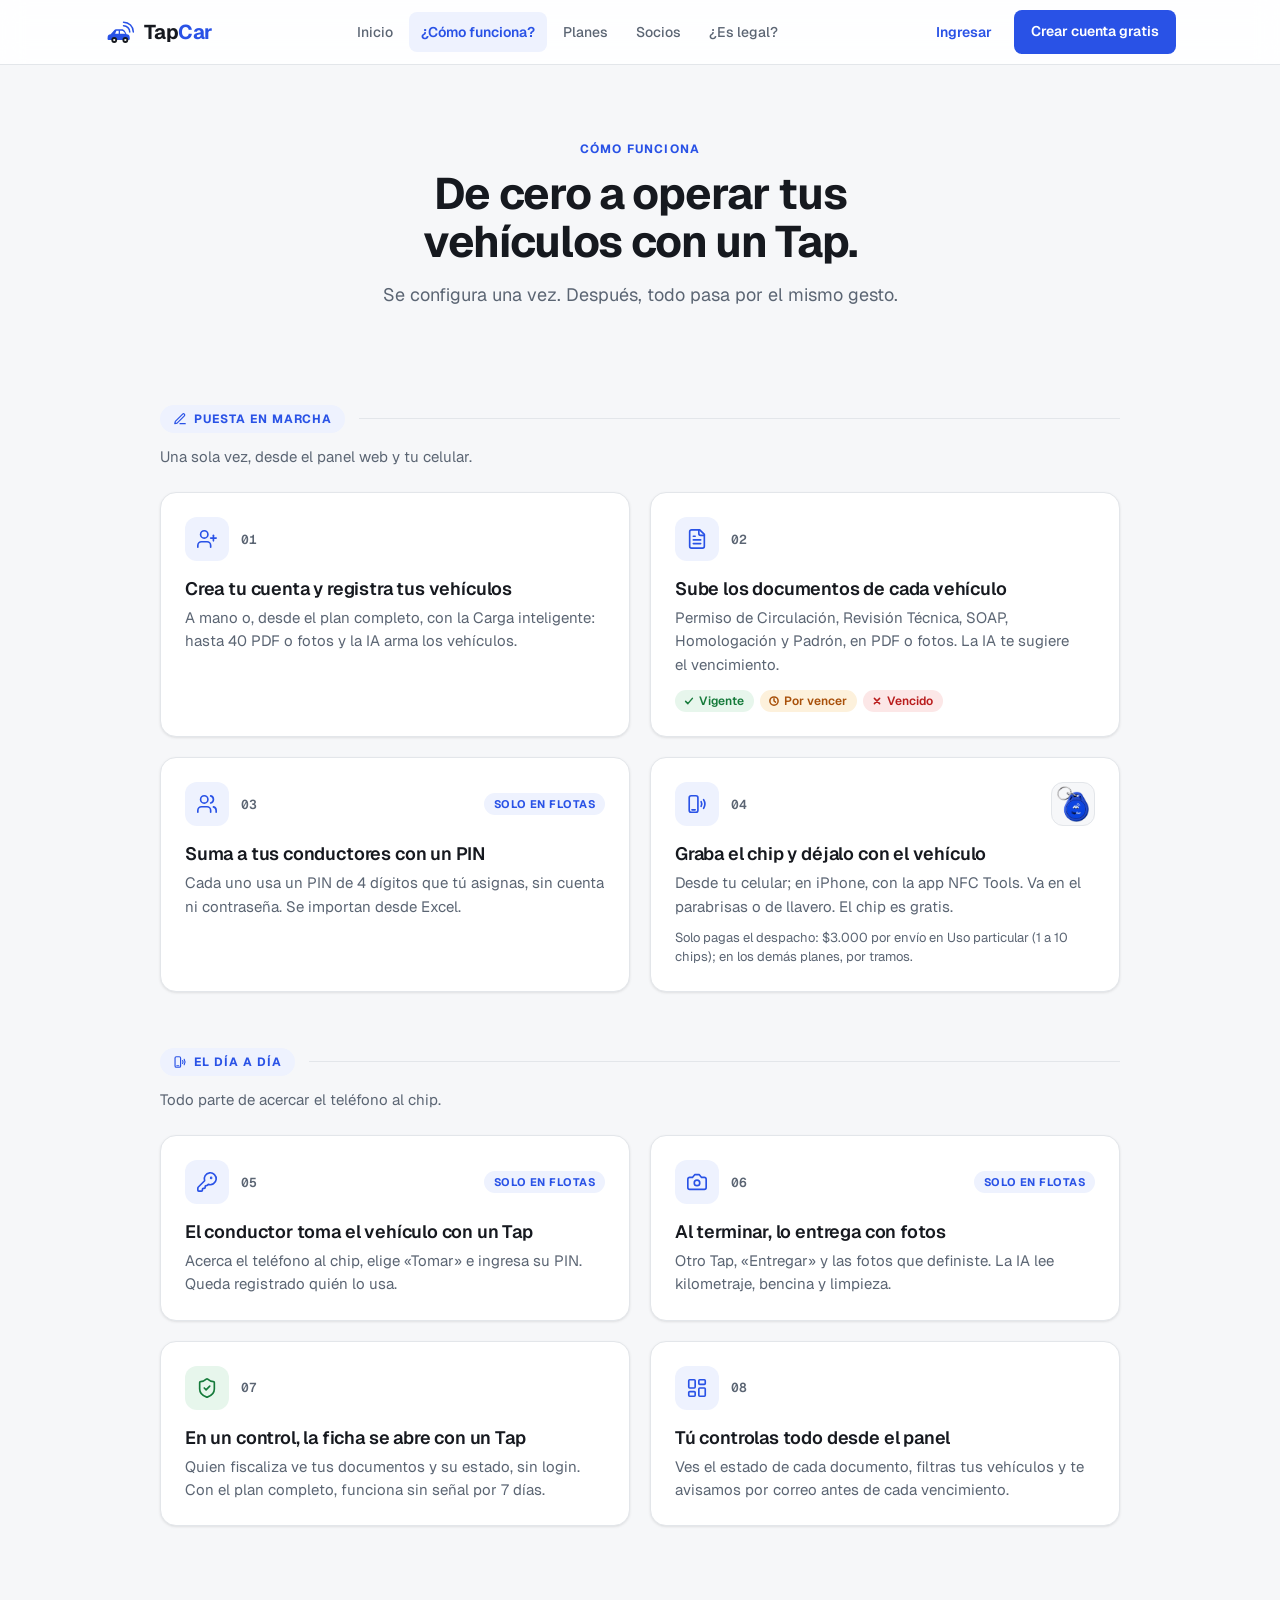
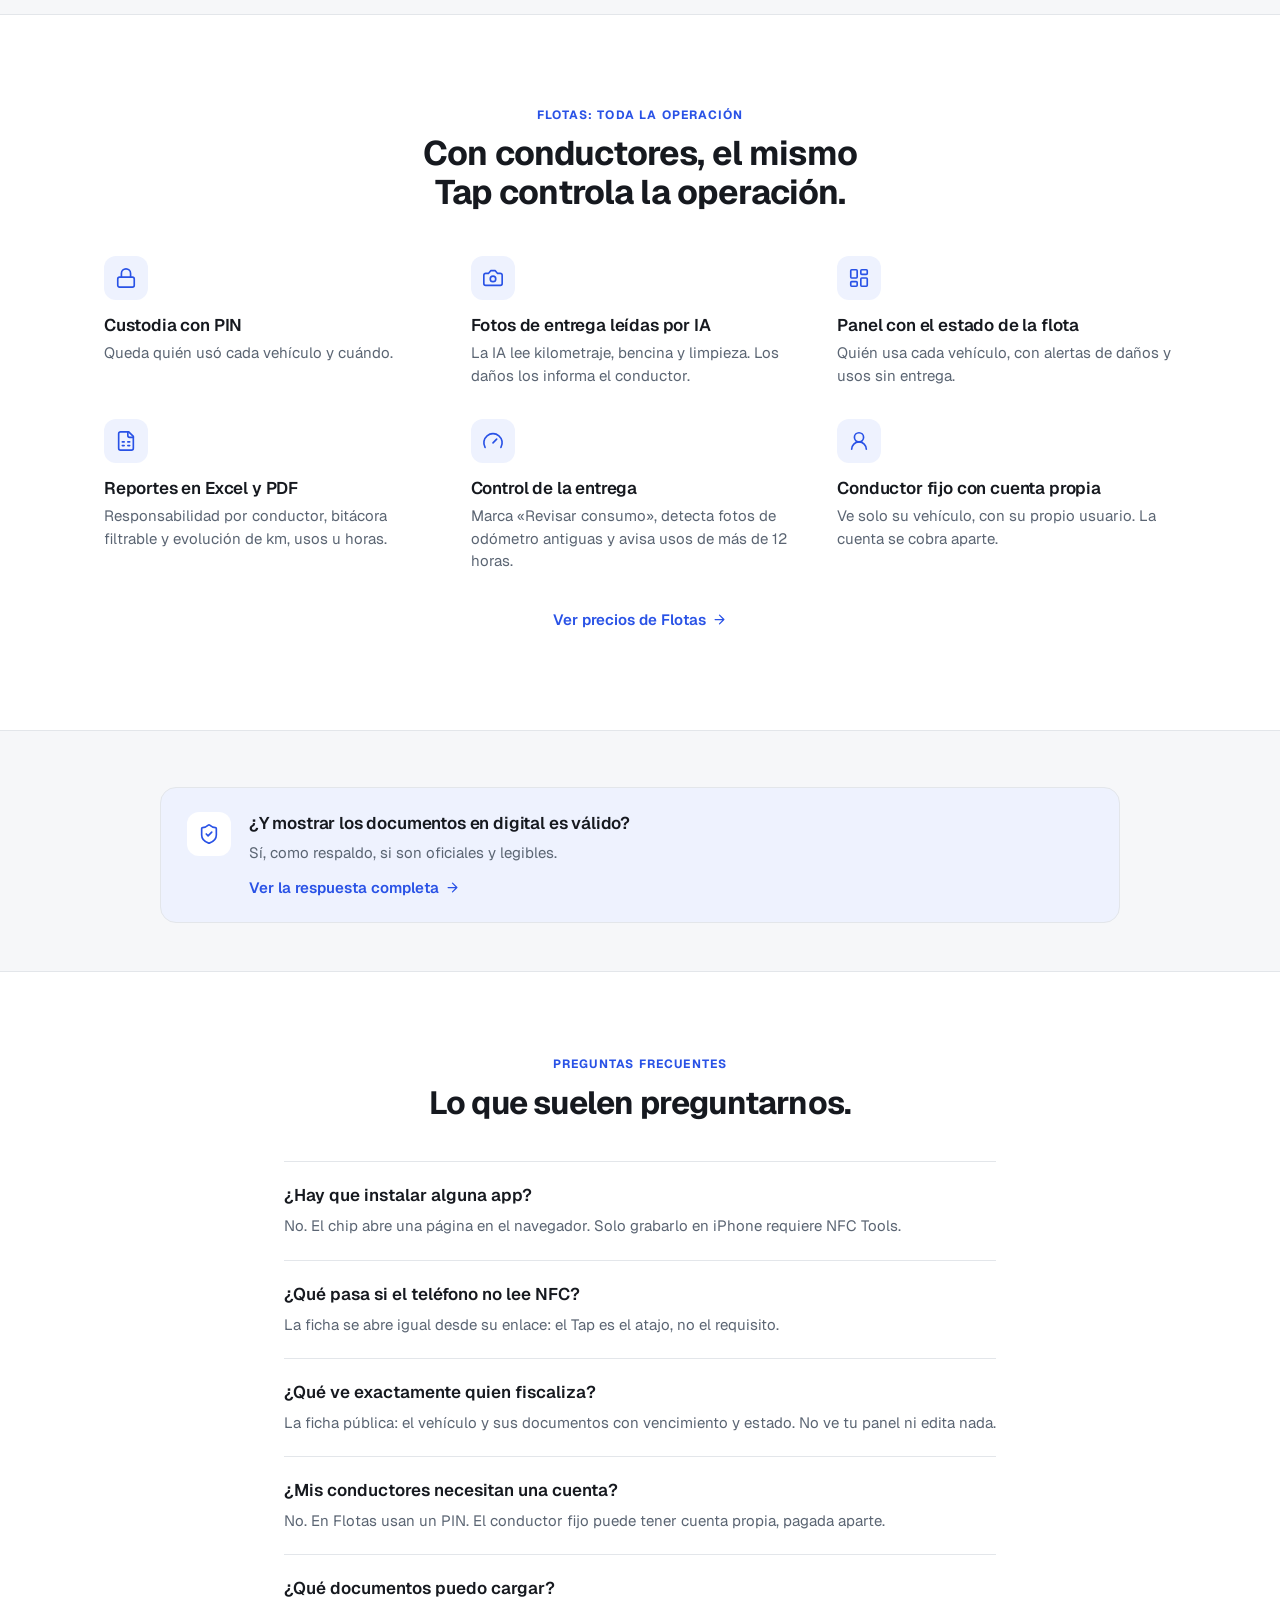
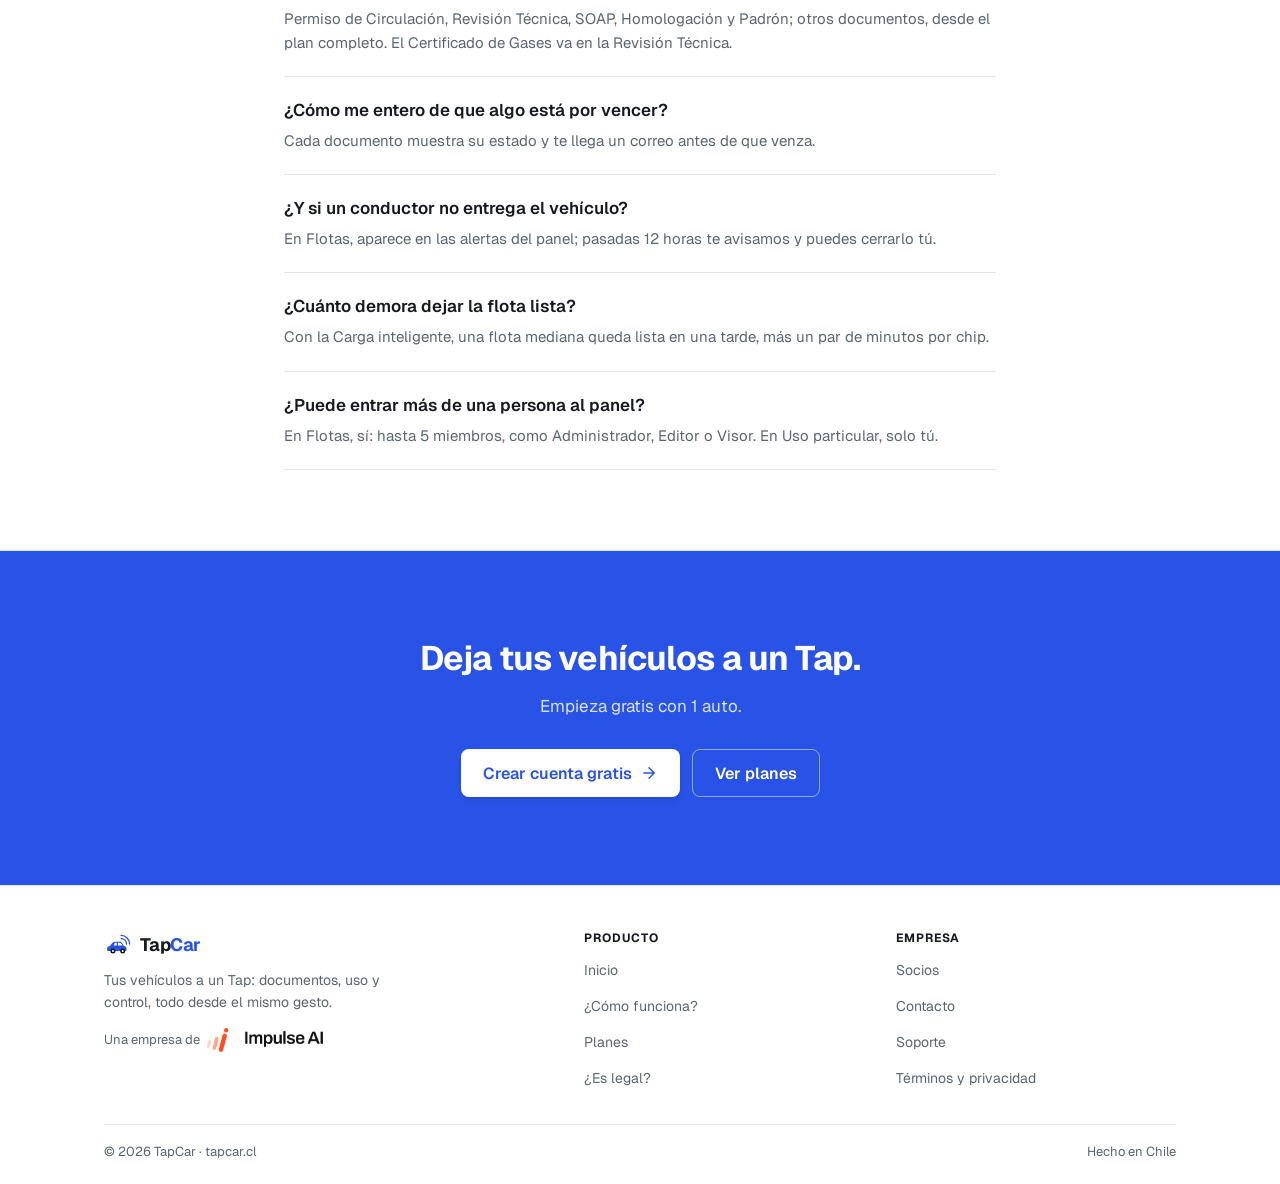
==== commit 5592b13e: "Ajustes de Lukas: pasos de ¿Cómo funciona? del mismo alto y flecha de la burbuja en los extremos del" ====
--- a/como-funciona/index.html
+++ b/como-funciona/index.html
@@ -1498,14 +1498,14 @@
    celular). Cada paso: ícono, número y etiqueta de plan arriba; título y un
    párrafo corto. tools/schema.py lee .hw-step, .hw-step__title,
    .hw-step__text y la .plan-tag de cada uno para el HowTo. */
-/* align-items: start y no stretch: estiradas, la tarjeta corta de cada fila
-   (la 01 junto a la de las pills de estado, la 03 junto a la del despacho)
-   quedaba con 60–80px de blanco abajo, que se leía como contenido que
-   faltaba. Arriba alineadas, cada una mide lo que dice. */
+/* Las tarjetas de una misma fila miden lo mismo (stretch). Se probo
+   alinearlas arriba para que cada una midiera lo que dice, pero la grilla se
+   veia dispareja: cuatro cajas de alto distinto leen como un error, y el
+   blanco al pie de la tarjeta corta molesta menos. */
 .hw-steps {
   margin: 24px 0 0; padding: 0; list-style: none;
   display: grid; grid-template-columns: repeat(2, minmax(0, 1fr)); gap: 20px;
-  align-items: start;
+  align-items: stretch;
 }
 .hw-step { display: flex; flex-direction: column; padding: 24px; }
 .hw-step__top { display: flex; align-items: center; gap: 12px; min-height: 44px; }
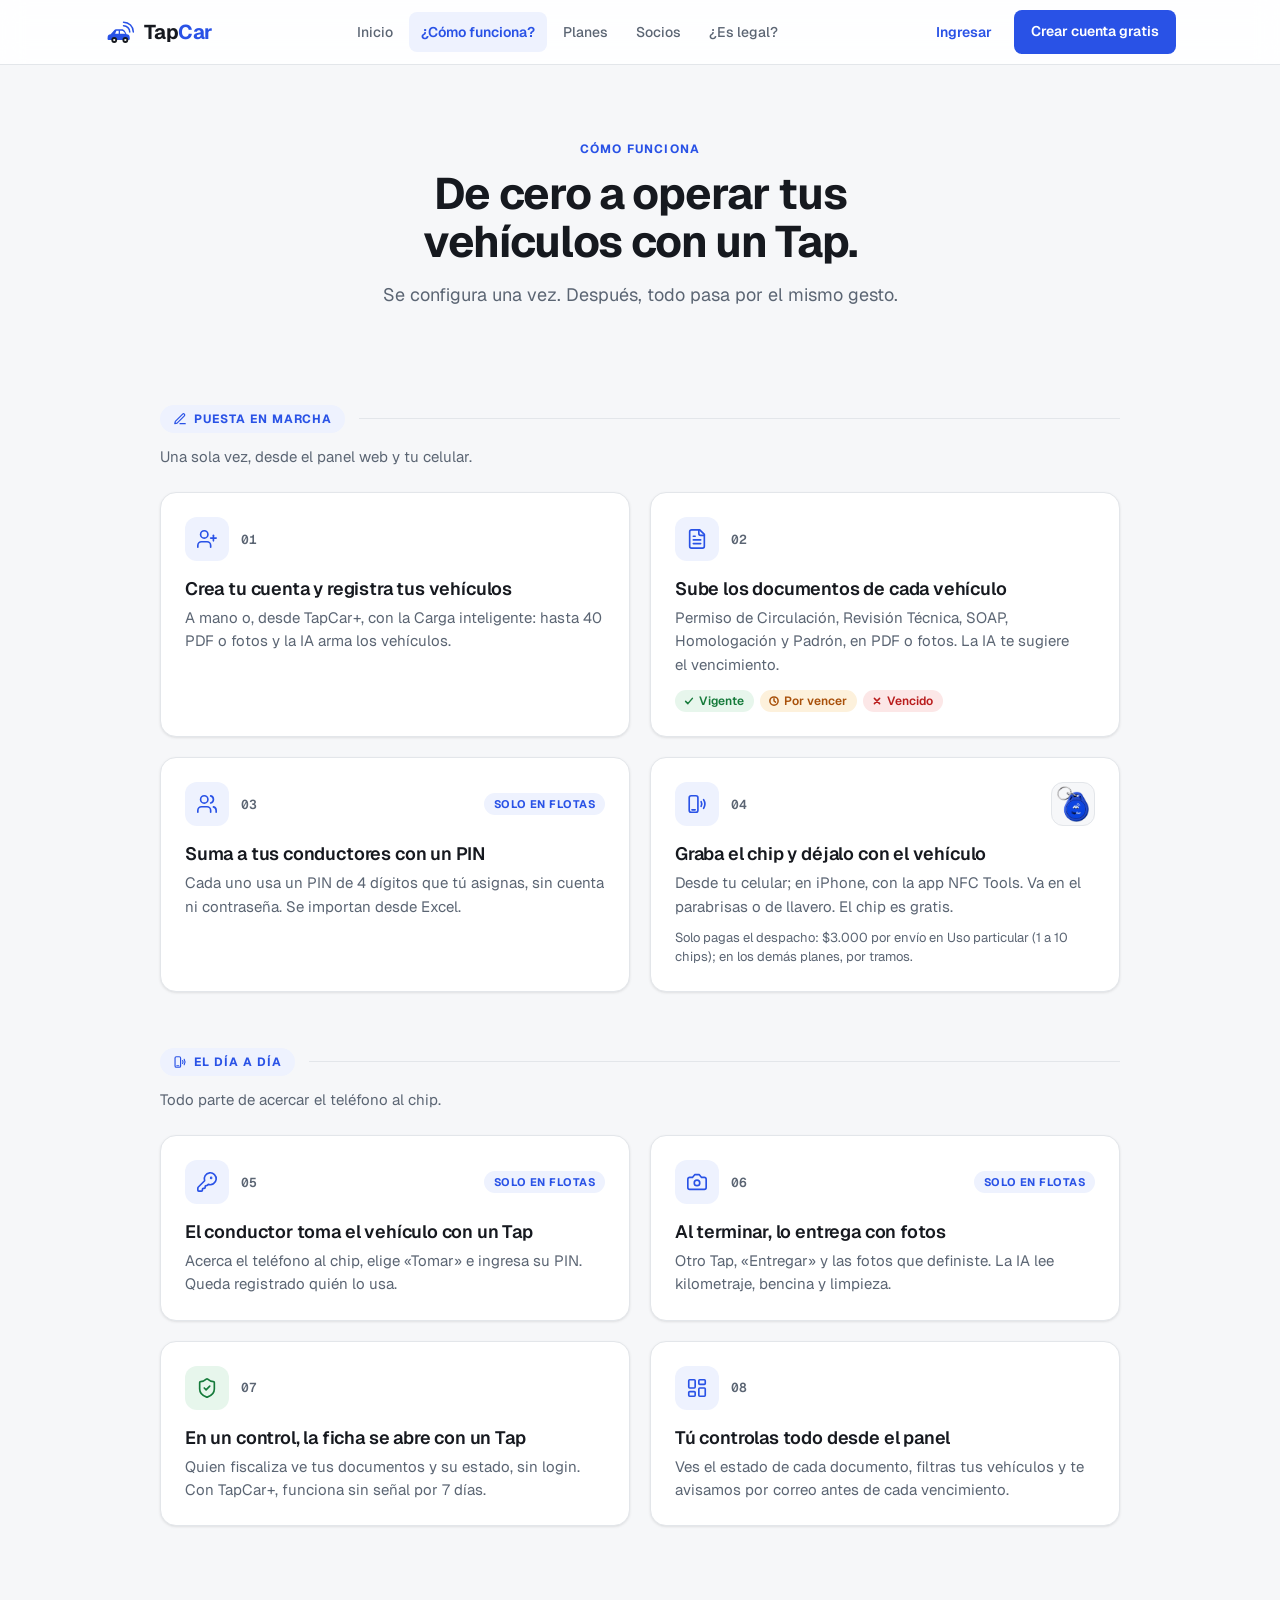
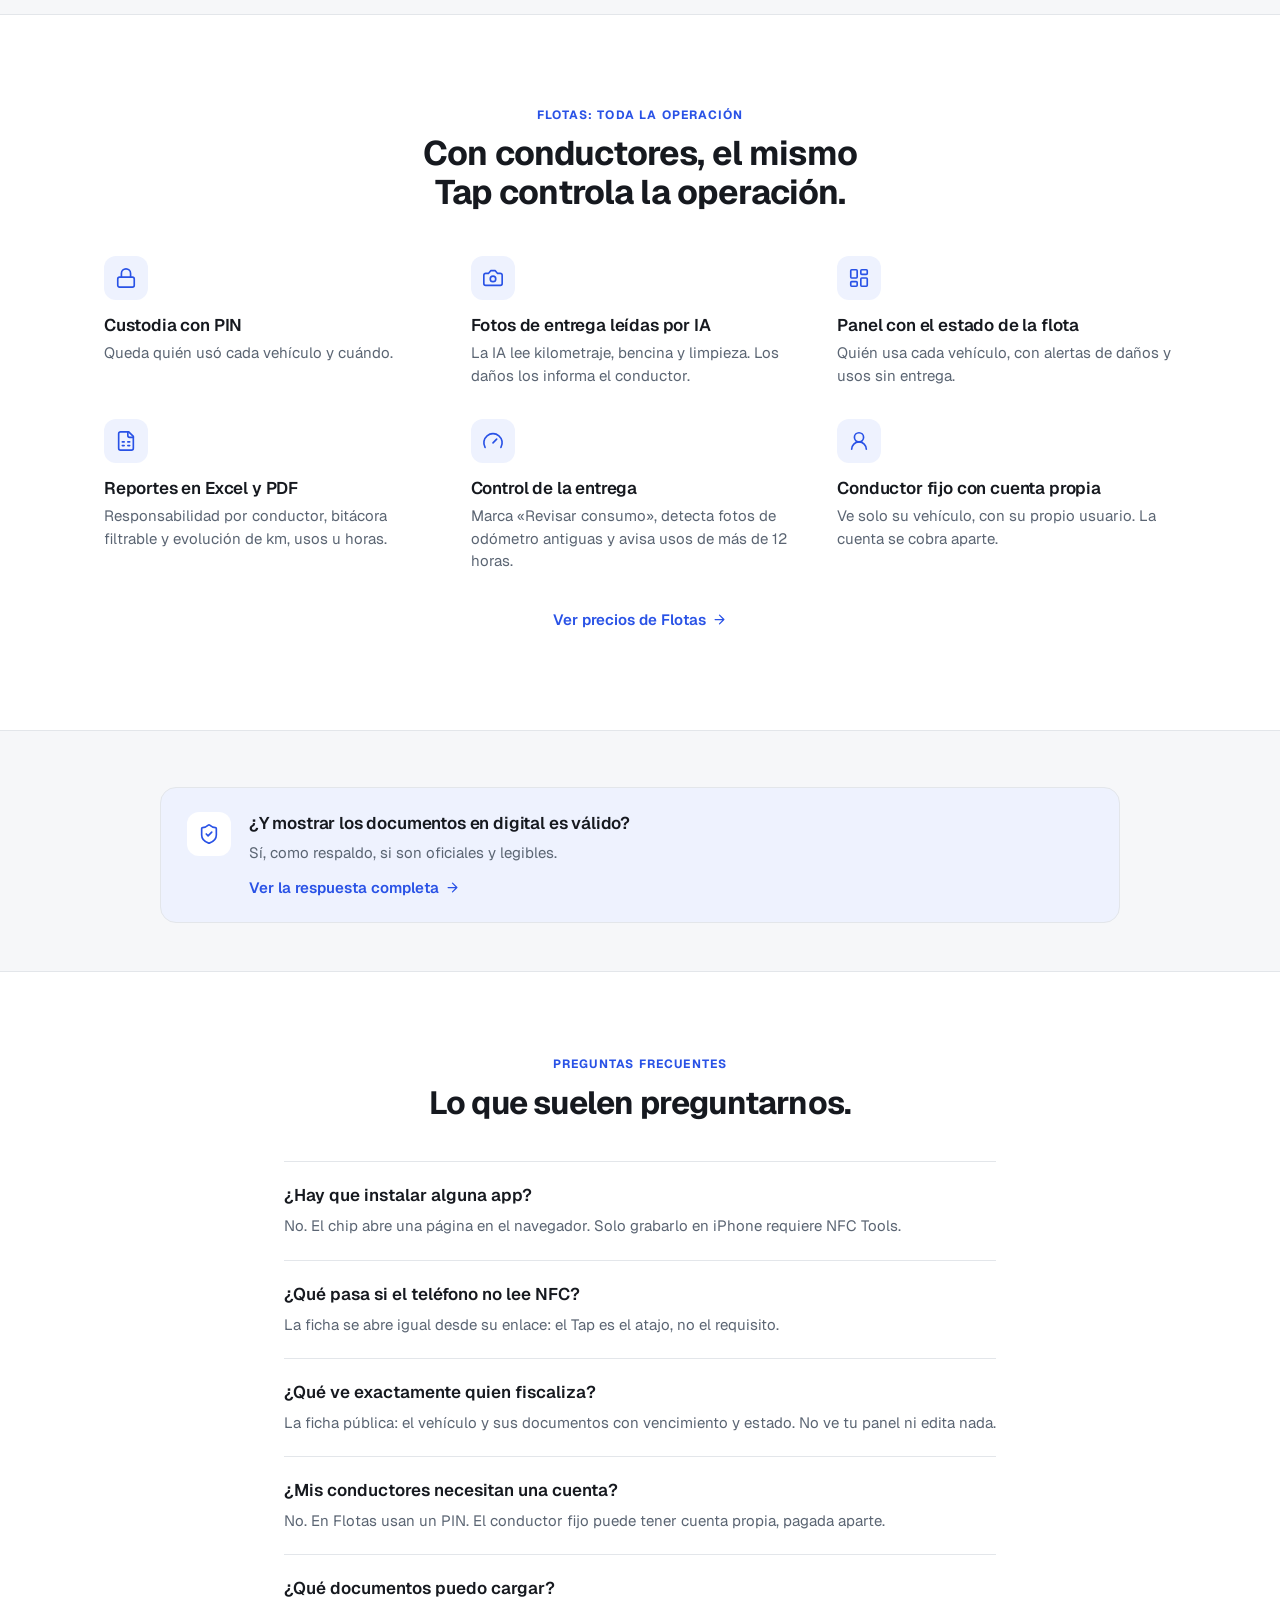
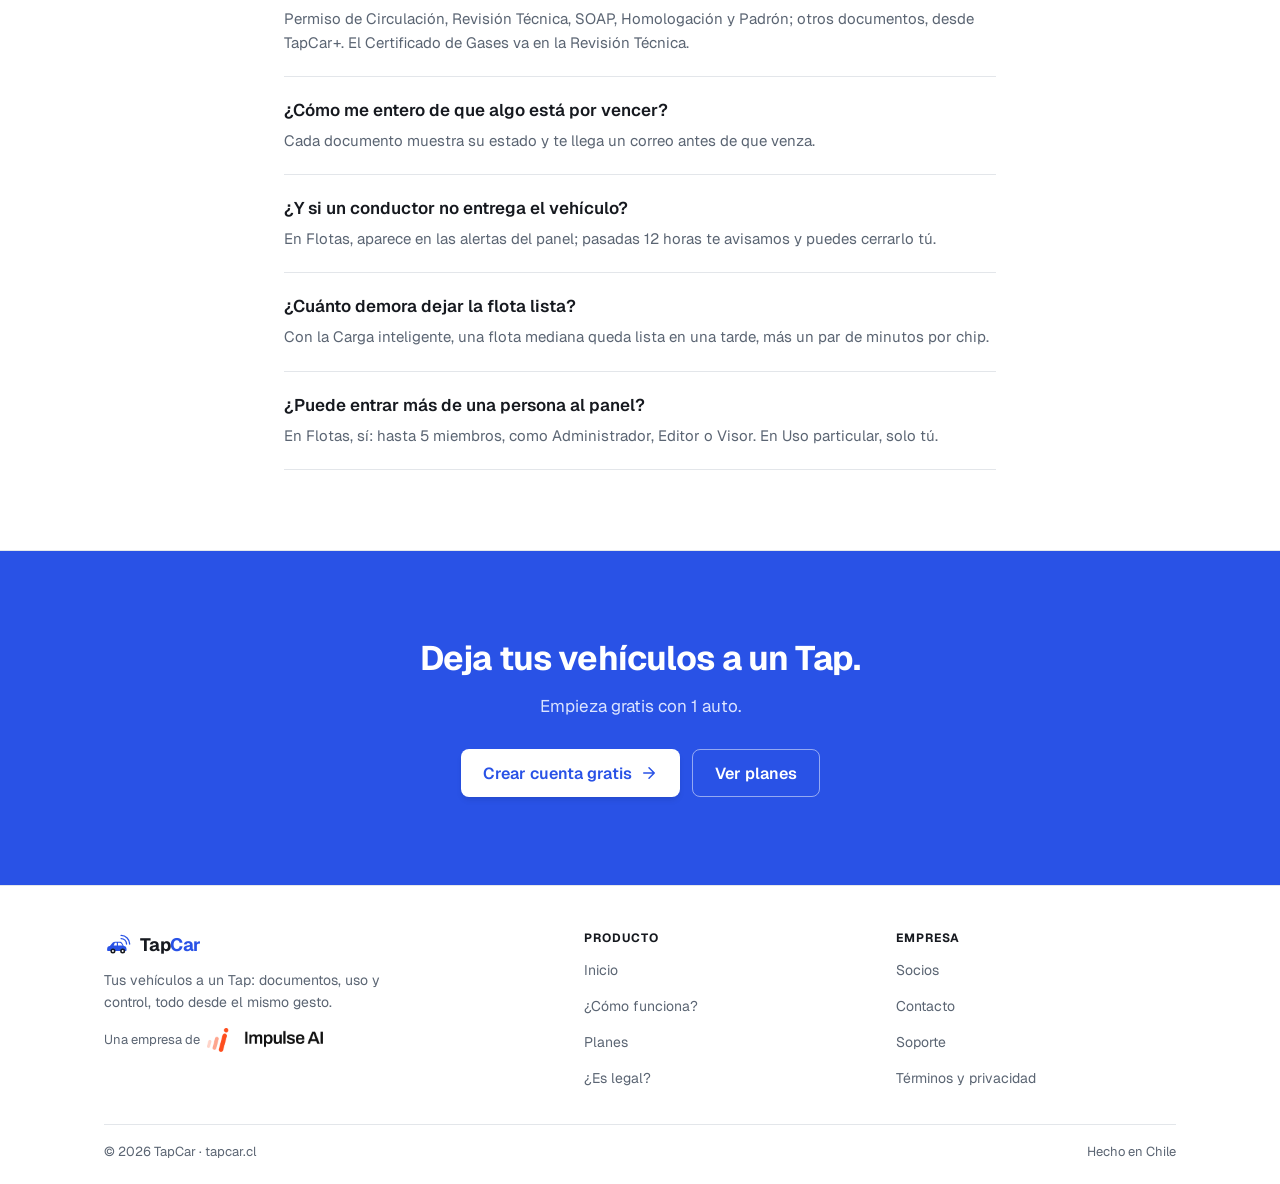
==== commit 2d769ae1: "Planes: el plan de pago de Uso particular se llama TapCar+ Reemplaza "Plan completo" en tarjetas, ca" ====
--- a/como-funciona/index.html
+++ b/como-funciona/index.html
@@ -620,6 +620,47 @@
   font-variant-numeric: tabular-nums;
 }
 .prueba__txt { font-size: 17px; font-weight: 500; color: var(--acero); }
+
+/* Banda de clientes bajo el contador. Los logos vienen procesados a gris y
+   a la misma superficie visual (assets/cliente-*.webp): normalizarlos por
+   alto dejaba enormes a los casi cuadrados y diminutos a los muy anchos.
+   La cinta lleva el set dos veces y se desplaza -50%: cuando termina, la
+   segunda mitad está exactamente donde empezó la primera, así que el bucle
+   no salta. Con movimiento reducido no hay cinta: se ve un solo set quieto
+   y centrado (la copia se oculta). */
+.clientes { max-width: var(--contenedor); margin: 0 auto; padding: 0 var(--gutter) 26px; }
+.clientes__titulo {
+  margin: 0 0 14px; text-align: center; font-size: 12px; font-weight: 700;
+  letter-spacing: 0.06em; text-transform: uppercase; color: var(--acero);
+}
+.clientes__ventana { overflow: hidden; }
+.clientes__cinta {
+  list-style: none; margin: 0; padding: 0;
+  display: flex; flex-wrap: wrap; justify-content: center; align-items: center; gap: 20px 56px;
+}
+.clientes__item { flex: none; display: flex; align-items: center; height: 52px; }
+/* El ancho de cada logo viene en --w (el mismo del atributo width): con
+   width/height en auto el navegador usaba el tamaño intrínseco, que es 2x. */
+.clientes__item img { display: block; width: var(--w); height: auto; opacity: .75; }
+.clientes__item:nth-child(n+5) { display: none; }
+@media (prefers-reduced-motion: no-preference) {
+  .clientes__ventana {
+    -webkit-mask-image: linear-gradient(to right, transparent, #000 8%, #000 92%, transparent);
+            mask-image: linear-gradient(to right, transparent, #000 8%, #000 92%, transparent);
+  }
+  .clientes__cinta {
+    flex-wrap: nowrap; justify-content: flex-start; gap: 0; width: max-content;
+    animation: clientes-cinta 40s linear infinite;
+  }
+  .clientes__item:nth-child(n+5) { display: flex; }
+  .clientes__item { padding-right: 64px; }
+  .clientes__ventana:hover .clientes__cinta { animation-play-state: paused; }
+}
+@keyframes clientes-cinta { to { transform: translateX(-50%); } }
+@media (max-width: 560px) {
+  .clientes__item img { width: calc(var(--w) * .8); }
+  .clientes__item { padding-right: 44px; }
+}
 
 /* <escena-tap> ════════════════════════════════════════════════════════
    Escena "Tap" del hero. Autónoma: todo con prefijo `tap-`.
@@ -1229,7 +1270,7 @@
 
 .calc__fineprint { margin: 12px 0 0; font-size: 12px; color: var(--acero); line-height: 1.5; }
 
-/* Planes — Uso particular: dos tarjetas (Gratis / Plan completo) lado a
+/* Planes — Uso particular: dos tarjetas (Gratis / TapCar+) lado a
    lado, apiladas en celular, con las mismas piezas en el mismo orden para
    que se comparen fila a fila. El slider del total va en una franja a lo
    ancho debajo (.plan-calc): dentro de la tarjeta de pago la estiraba y la
@@ -1262,7 +1303,7 @@
    de arriba, porque lo de arriba puede estar oculto (el puente a Flotas). */
 .plan-card__pie { margin-top: auto; padding-top: 28px; }
 .plan-card__pie .btn { width: 100%; }
-/* Franja "Calcula tu plan completo": slider a la izquierda, total a la
+/* Franja "Calcula tu TapCar+": slider a la izquierda, total a la
    derecha; en celular se apilan. El título va dentro de la columna del
    slider para que la burbuja (que flota 38 px sobre el riel) tenga su aire
    debajo del título y no encima de la tarjeta. */
@@ -2056,7 +2097,7 @@
           "name": "¿Qué documentos puedo cargar?",
           "acceptedAnswer": {
             "@type": "Answer",
-            "text": "Permiso de Circulación, Revisión Técnica, SOAP, Homologación y Padrón; otros documentos, desde el plan completo. El Certificado de Gases va en la Revisión Técnica."
+            "text": "Permiso de Circulación, Revisión Técnica, SOAP, Homologación y Padrón; otros documentos, desde TapCar+. El Certificado de Gases va en la Revisión Técnica."
           }
         },
         {
@@ -2104,7 +2145,7 @@
           "@type": "HowToStep",
           "position": 1,
           "name": "Crea tu cuenta y registra tus vehículos",
-          "text": "A mano o, desde el plan completo, con la Carga inteligente: hasta 40 PDF o fotos y la IA arma los vehículos."
+          "text": "A mano o, desde TapCar+, con la Carga inteligente: hasta 40 PDF o fotos y la IA arma los vehículos."
         },
         {
           "@type": "HowToStep",
@@ -2140,7 +2181,7 @@
           "@type": "HowToStep",
           "position": 7,
           "name": "En un control, la ficha se abre con un Tap",
-          "text": "Quien fiscaliza ve tus documentos y su estado, sin login. Con el plan completo, funciona sin señal por 7 días."
+          "text": "Quien fiscaliza ve tus documentos y su estado, sin login. Con TapCar+, funciona sin señal por 7 días."
         },
         {
           "@type": "HowToStep",
@@ -2234,7 +2275,7 @@
               <span class="hw-step__num">01</span>
             </div>
             <h3 class="hw-step__title">Crea tu cuenta y registra tus vehículos</h3>
-            <p class="hw-step__text">A mano o, desde el plan completo, con la Carga inteligente: hasta 40 PDF o fotos y la IA arma los vehículos.</p>
+            <p class="hw-step__text">A mano o, desde TapCar+, con la Carga inteligente: hasta 40 PDF o fotos y la IA arma los vehículos.</p>
           </li>
 
           <li data-reveal class="card hw-step">
@@ -2314,7 +2355,7 @@
               <span class="hw-step__num">07</span>
             </div>
             <h3 class="hw-step__title">En un control, la ficha se abre con un Tap</h3>
-            <p class="hw-step__text">Quien fiscaliza ve tus documentos y su estado, sin login. Con el plan completo, funciona sin señal por 7 días.</p>
+            <p class="hw-step__text">Quien fiscaliza ve tus documentos y su estado, sin login. Con TapCar+, funciona sin señal por 7 días.</p>
           </li>
 
           <li data-reveal class="card hw-step">
@@ -2428,7 +2469,7 @@
 
         <div class="faq__item">
           <h3 class="faq__q">¿Qué documentos puedo cargar?</h3>
-          <p class="faq__a">Permiso de Circulación, Revisión Técnica, SOAP, Homologación y Padrón; otros documentos, desde el plan completo. El Certificado de Gases va en la Revisión Técnica.</p>
+          <p class="faq__a">Permiso de Circulación, Revisión Técnica, SOAP, Homologación y Padrón; otros documentos, desde TapCar+. El Certificado de Gases va en la Revisión Técnica.</p>
         </div>
 
         <div class="faq__item">
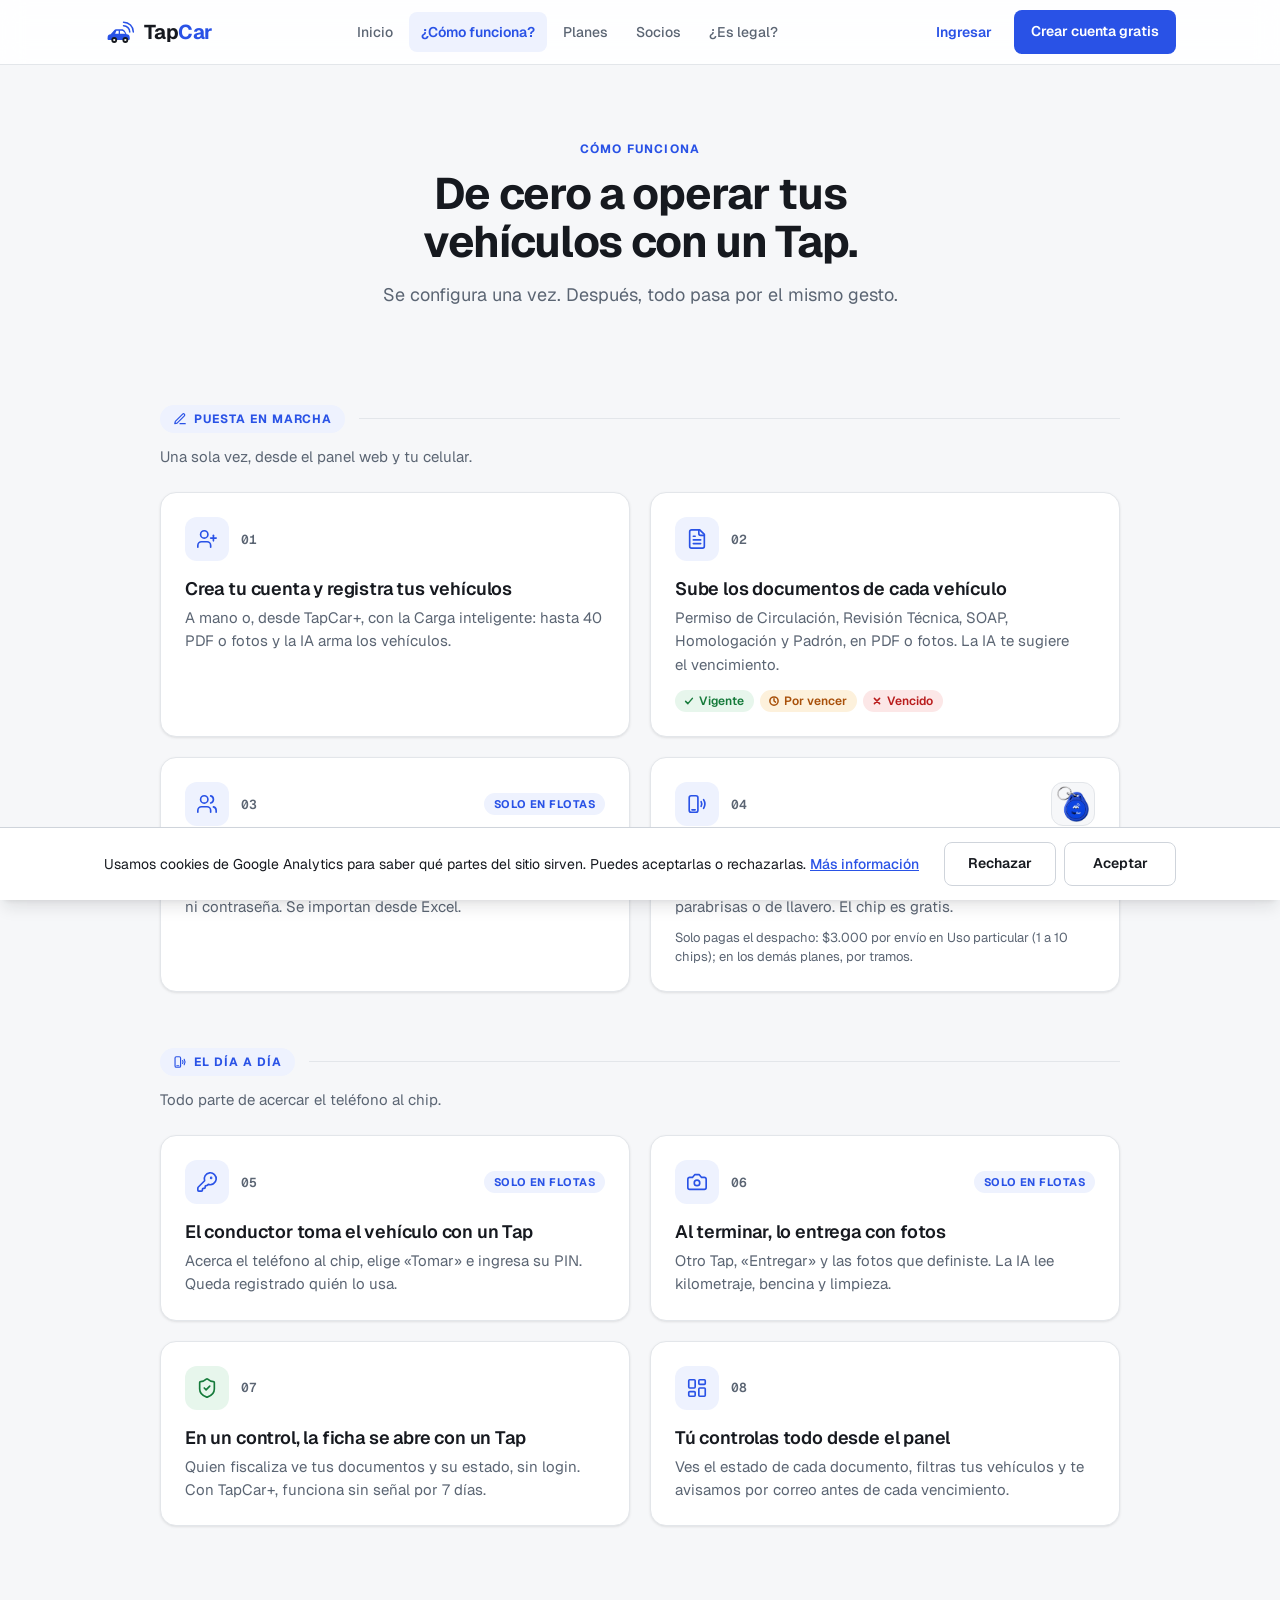
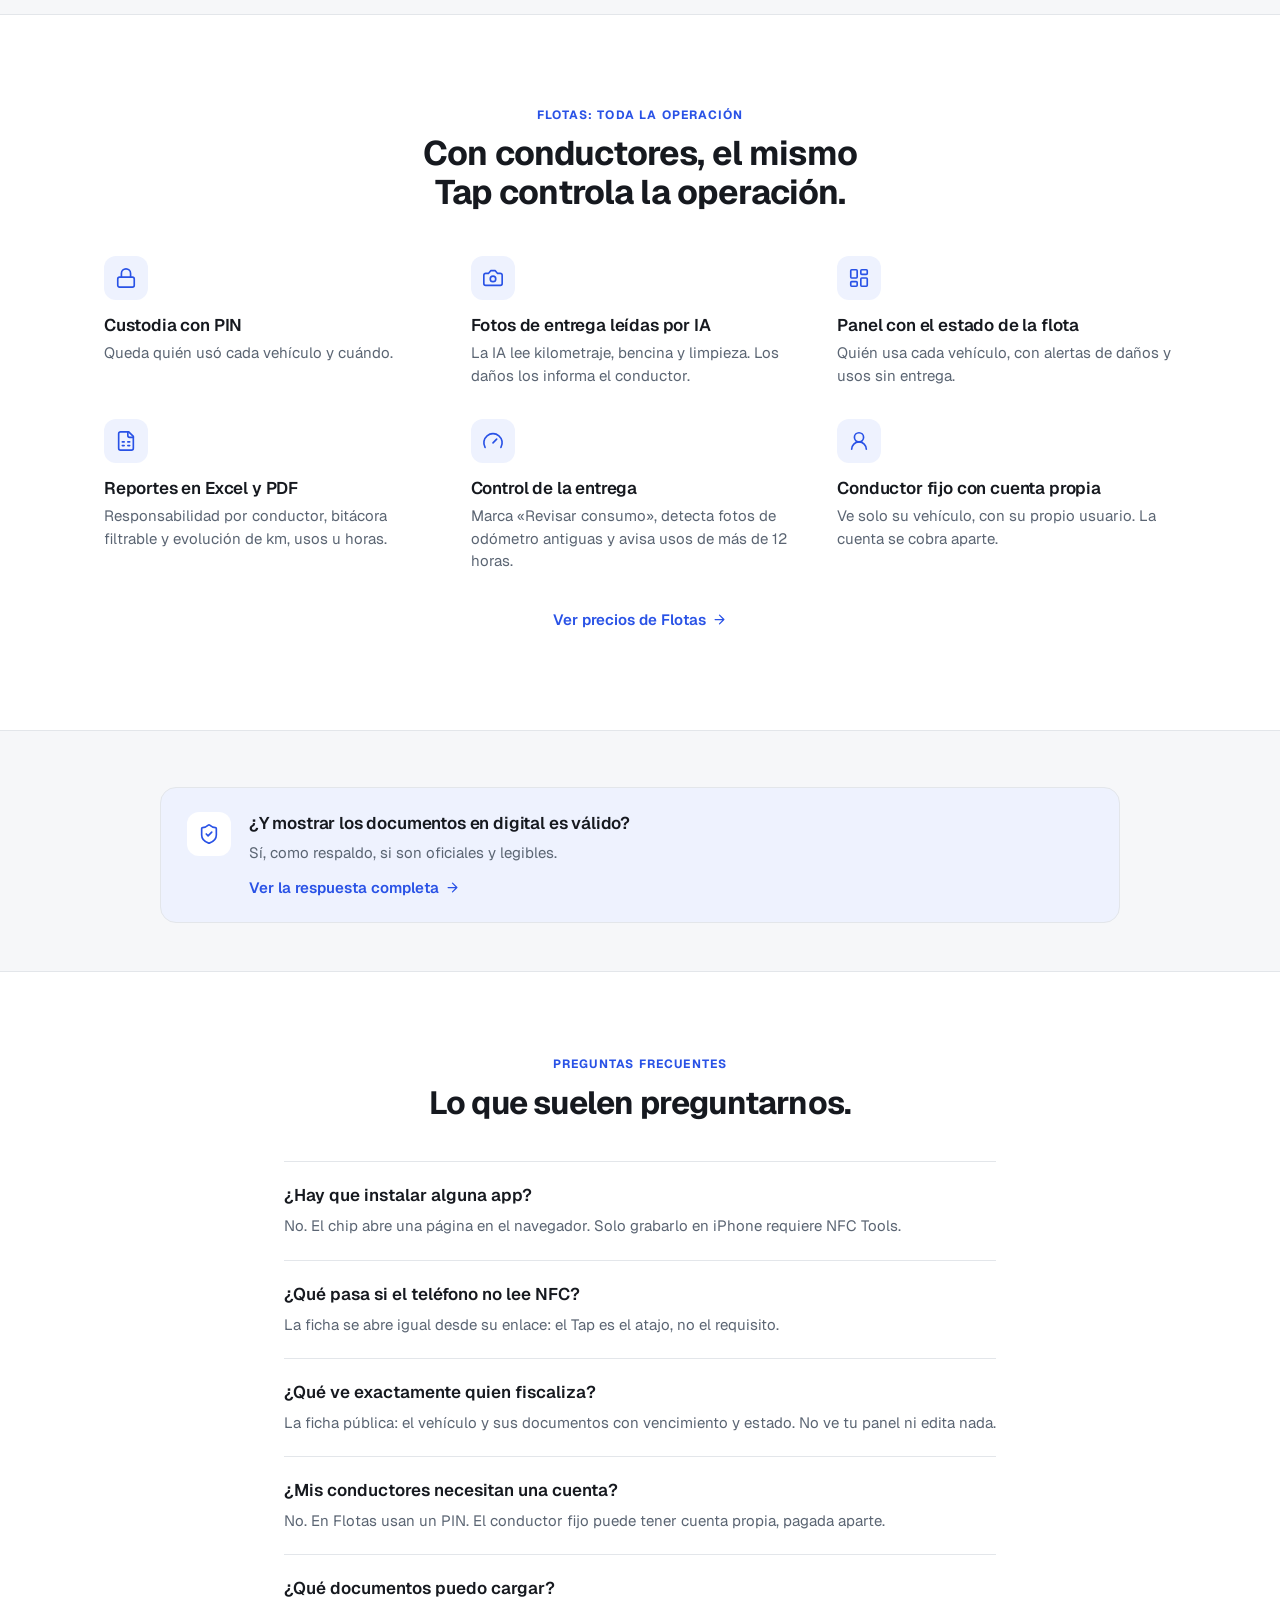
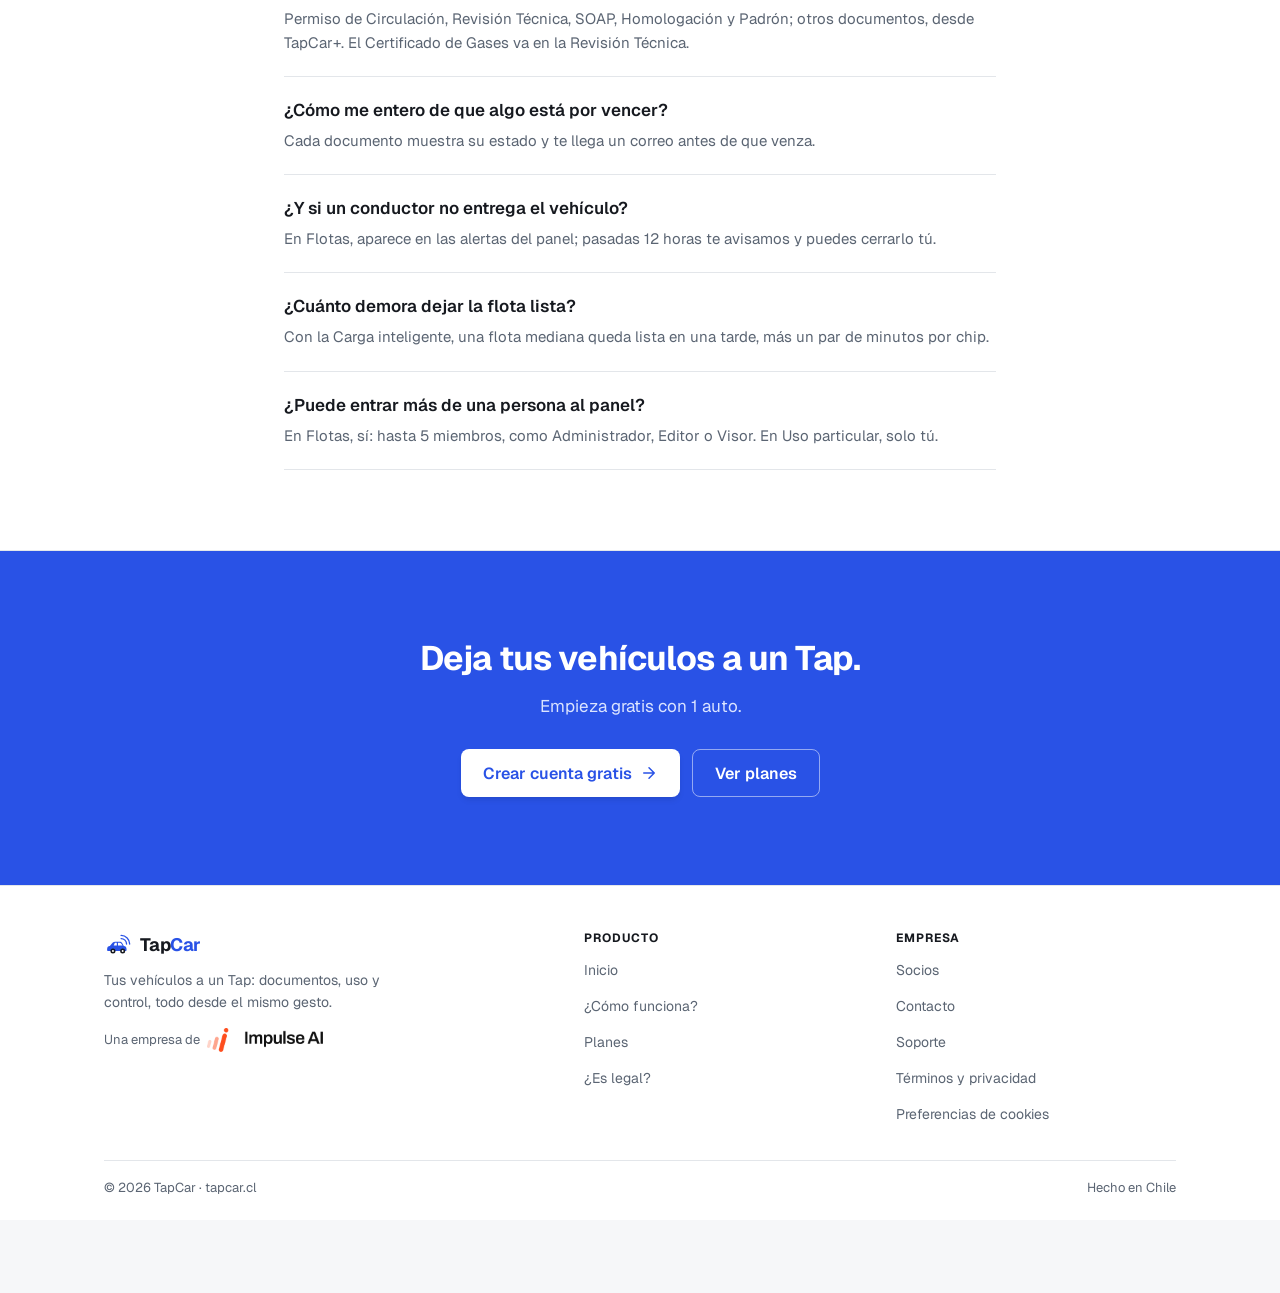
==== commit 6a3fe12c: "Analítica: GA4 con modo de consentimiento y banner de cookies Co-Authored-By: Claude Opus 5.5 (1M co" ====
--- a/como-funciona/index.html
+++ b/como-funciona/index.html
@@ -506,6 +506,62 @@
   display: flex; align-items: center; justify-content: space-between; gap: 16px;
 }
 .footer__meta { font-size: 13px; color: var(--acero); }
+/* "Preferencias de cookies" es un <button> (abre el banner, no navega),
+   pero en el pie tiene que verse igual que los enlaces de al lado: se le
+   quita todo lo que el navegador le pone a un botón. */
+.footer__link--btn {
+  padding: 0; border: 0; background: none; cursor: pointer;
+  font-family: inherit; line-height: inherit; text-align: left;
+}
+
+/* ===================================================================
+   Aviso de cookies — lo crea assets/analitica.js
+   Franja fija abajo, sobria. Rechazar y Aceptar llevan la MISMA clase
+   (.btn--secondary): mismo tamaño, mismo color, mismo peso, para que
+   rechazar no cueste más que aceptar.
+   =================================================================== */
+.cookies {
+  position: fixed; left: 0; right: 0; bottom: 0; z-index: 60;
+  background: var(--superficie); border-top: 1px solid var(--linea-fuerte);
+  box-shadow: var(--shadow-lg);
+}
+.cookies[hidden] { display: none; }
+.cookies__inner {
+  display: flex; align-items: center; justify-content: space-between; gap: 12px 24px;
+  padding-top: 14px; padding-bottom: 14px;
+}
+.cookies__texto { margin: 0; font-size: var(--text-sm); line-height: 1.5; color: var(--tinta); }
+.cookies__mas { color: var(--azul); font-weight: var(--weight-medium); }
+.cookies__mas:hover { color: var(--azul-press); }
+.cookies__acciones { display: flex; gap: 8px; flex-shrink: 0; }
+.cookies__btn { min-width: 112px; }
+/* Mientras el banner está visible (clase en <html>), la página reserva
+   abajo su alto real, que el script mide en --cookies-alto sobre <html>:
+   - padding-bottom del body: al llegar al fondo, el último CTA y el pie
+     no quedan tapados;
+   - scroll-padding-bottom del html: al avanzar con Tab, el navegador
+     desplaza el elemento con foco para que no quede debajo de la franja
+     fija (WCAG 2.4.11). Sin esto, en /planes/ a 375px diez elementos
+     recibían el foco totalmente tapados.
+   El 120px es solo el respaldo antes de medir. */
+html.con-cookies { scroll-padding-bottom: var(--cookies-alto, 120px); }
+html.con-cookies body { padding-bottom: var(--cookies-alto, 120px); }
+@media (prefers-reduced-motion: no-preference) {
+  /* Solo la entrada, y solo con movimiento: con movimiento reducido el
+     banner aparece quieto en su lugar (el estado base es el final). */
+  .cookies:not([hidden]) { animation: cookies-entra var(--dur-lenta) var(--ease-salir); }
+  @keyframes cookies-entra {
+    from { transform: translateY(100%); opacity: 0; }
+    to { transform: none; opacity: 1; }
+  }
+}
+@media (max-width: 640px) {
+  /* En celular: texto arriba y los dos botones en fila a lo ancho, cada
+     uno la mitad. */
+  .cookies__inner { flex-direction: column; align-items: stretch; padding-top: 12px; padding-bottom: 12px; }
+  .cookies__acciones { width: 100%; }
+  .cookies__btn { flex: 1 1 0; min-width: 0; }
+}
 
 /* ===================================================================
    Aparición al hacer scroll — UN solo patrón para todo el sitio.
@@ -2545,6 +2601,7 @@
             <a href="mailto:contacto@tapcar.cl" class="footer__link">Contacto</a>
             <a href="mailto:contacto@tapcar.cl" class="footer__link">Soporte</a>
             <a href="/terminos/" class="footer__link">Términos y privacidad</a>
+            <button type="button" class="footer__link footer__link--btn" data-preferencias-cookies>Preferencias de cookies</button>
           </div>
         </nav>
       </div>
@@ -2624,5 +2681,6 @@
     window.va = window.va || function () { (window.vaq = window.vaq || []).push(arguments); };
   </script>
   <script defer src="/_vercel/insights/script.js"></script>
+  <script src="/assets/analitica.js"></script>
 </body>
 </html>
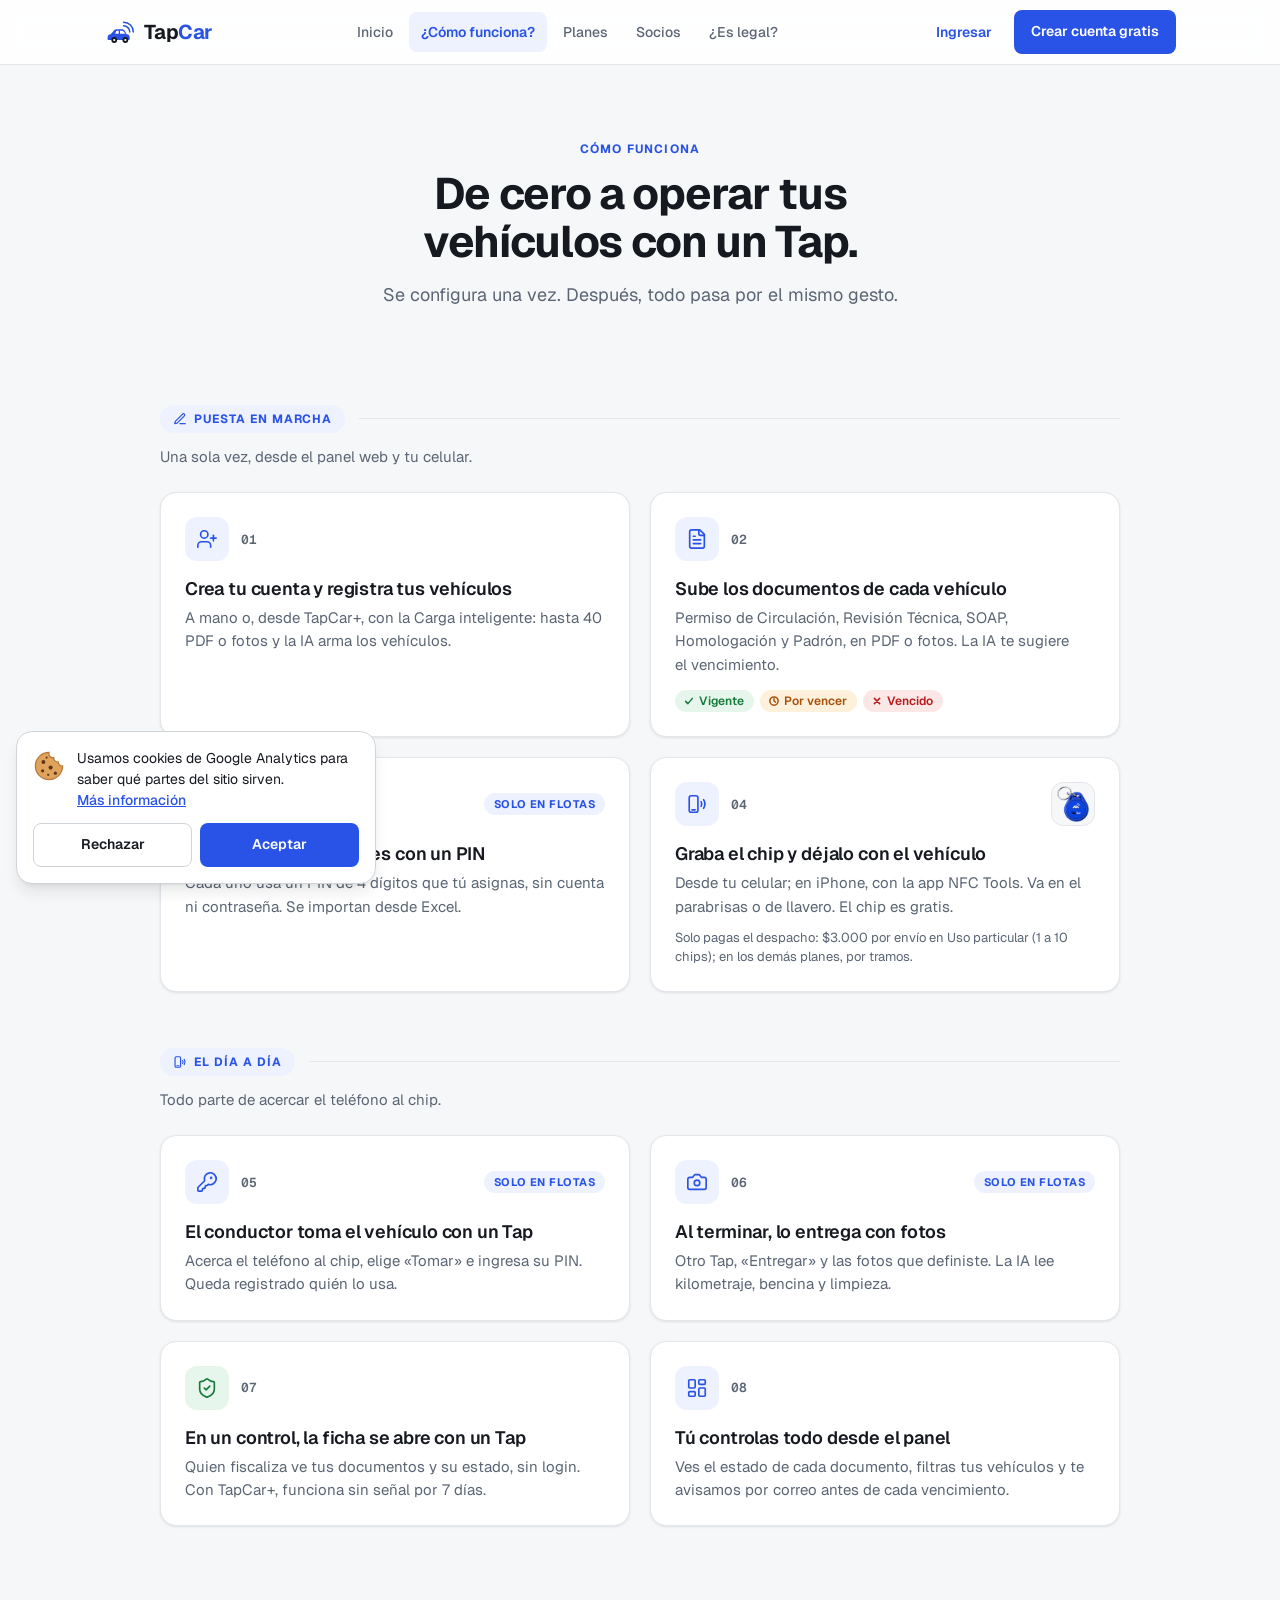
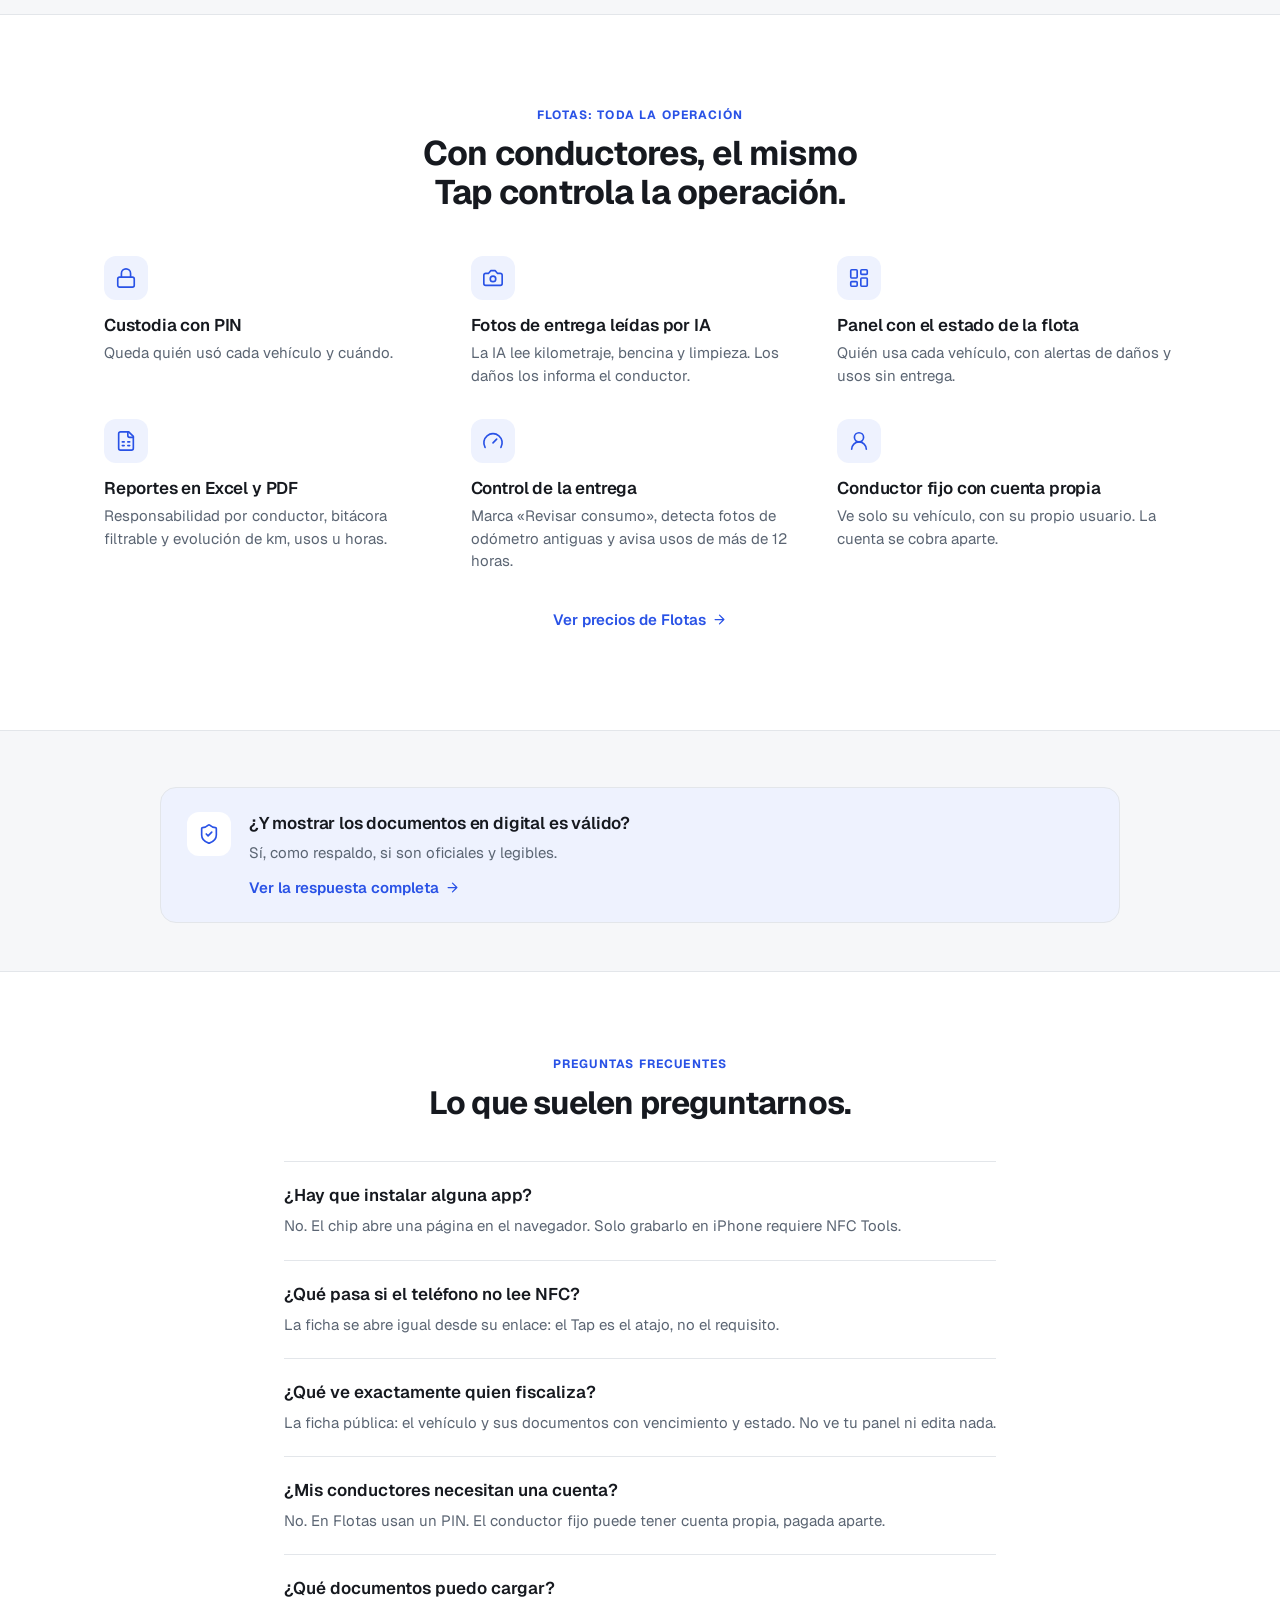
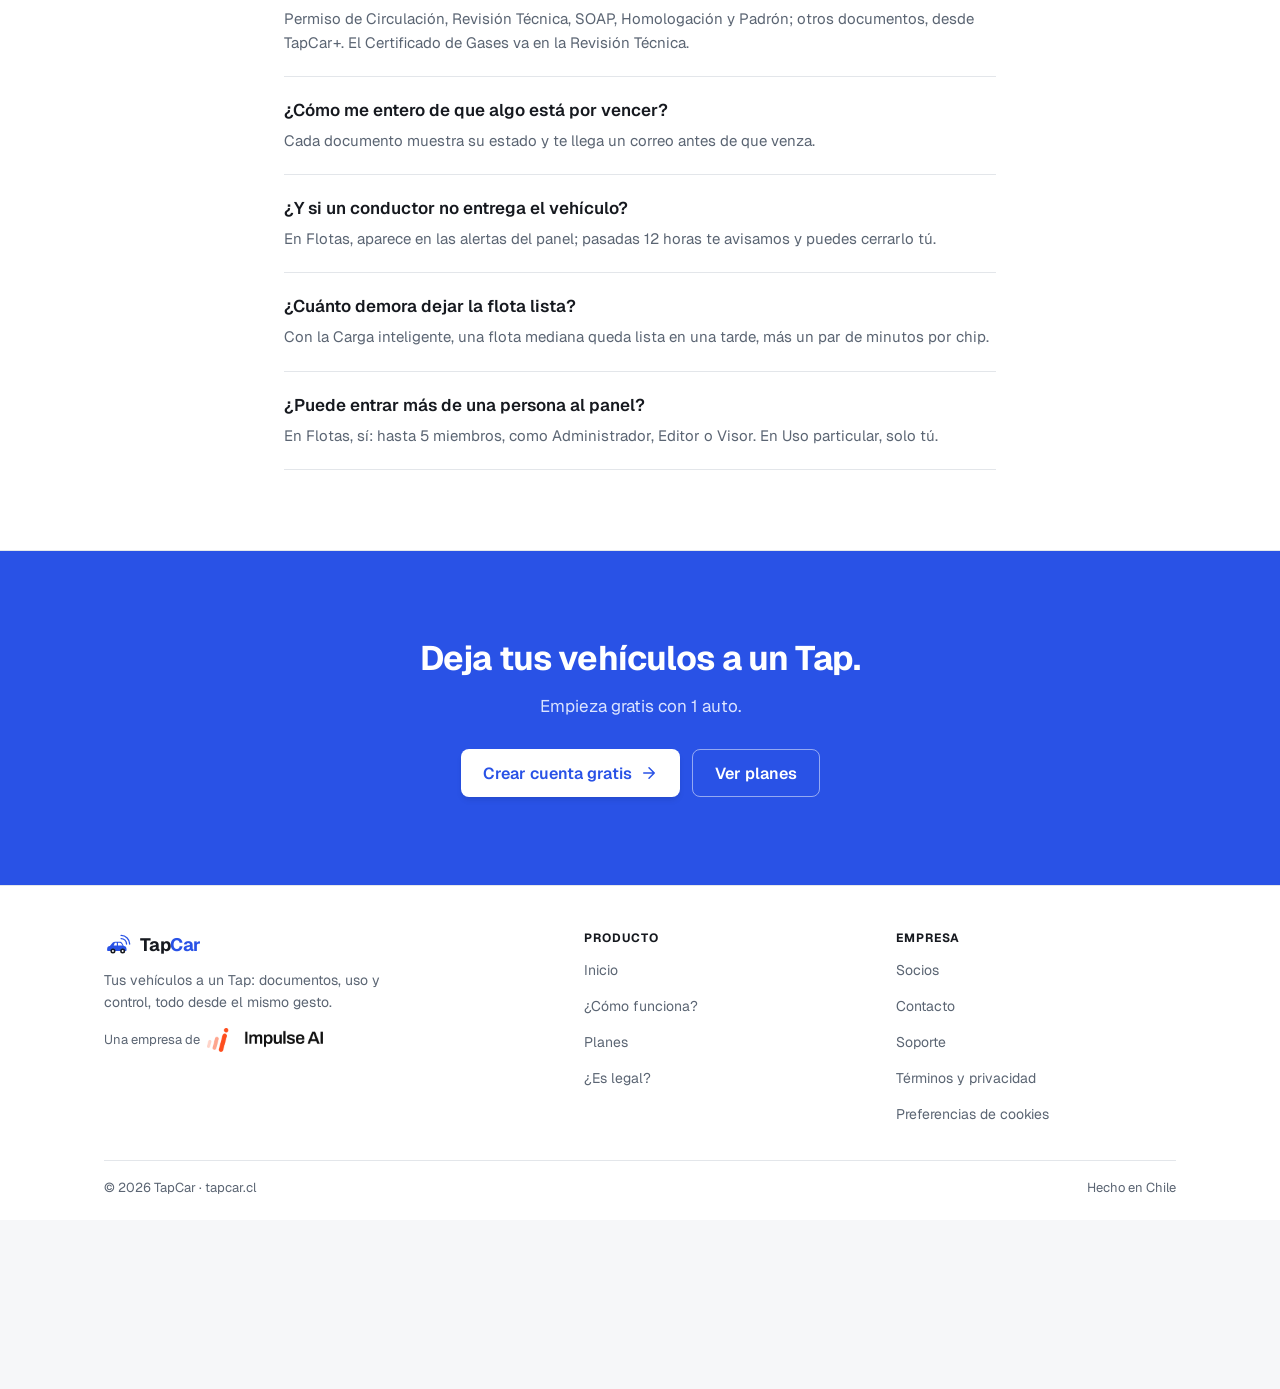
==== commit d76fe6d0: "Aviso de cookies: tarjeta chica en la esquina, Aceptar en azul y una galleta Co-Authored-By: Claude " ====
--- a/como-funciona/index.html
+++ b/como-funciona/index.html
@@ -516,25 +516,32 @@
 
 /* ===================================================================
    Aviso de cookies — lo crea assets/analitica.js
-   Franja fija abajo, sobria. Rechazar y Aceptar llevan la MISMA clase
-   (.btn--secondary): mismo tamaño, mismo color, mismo peso, para que
-   rechazar no cueste más que aceptar.
+   Tarjeta chica flotando en la esquina inferior izquierda (en celular, a
+   lo ancho con margen), y no una franja de lado a lado: Lukas la encontró
+   muy grande (2026-10-23). Aceptar en azul (.btn--primary) y Rechazar en
+   blanco (.btn--secondary), los dos del mismo tamaño y en la misma fila.
    =================================================================== */
 .cookies {
-  position: fixed; left: 0; right: 0; bottom: 0; z-index: 60;
-  background: var(--superficie); border-top: 1px solid var(--linea-fuerte);
-  box-shadow: var(--shadow-lg);
+  --cookies-margen: 16px;
+  position: fixed; left: var(--cookies-margen); bottom: var(--cookies-margen); z-index: 60;
+  width: min(360px, calc(100% - 2 * var(--cookies-margen)));
+  background: var(--superficie); border: 1px solid var(--linea-fuerte);
+  border-radius: var(--radius-lg); box-shadow: var(--shadow-lg);
 }
 .cookies[hidden] { display: none; }
-.cookies__inner {
-  display: flex; align-items: center; justify-content: space-between; gap: 12px 24px;
-  padding-top: 14px; padding-bottom: 14px;
+.cookies__inner { display: flex; flex-direction: column; gap: 12px; padding: 16px; }
+.cookies__cabeza { display: flex; align-items: flex-start; gap: 12px; }
+/* La galleta con un mordisco: SVG en línea como fondo, sin archivo ni
+   petición aparte. Decorativa (aria-hidden en el script). */
+.cookies__icono {
+  flex: 0 0 auto; width: 32px; height: 32px; margin-top: 2px;
+  background: url("data:image/svg+xml,<svg xmlns='http://www.w3.org/2000/svg' viewBox='0 0 40 40'><path d='M20 3a17 17 0 1 0 17 17 5 5 0 0 1-5.5-5 5 5 0 0 1-5.5-5.5A5 5 0 0 1 20 3z' fill='%23e0a35c'/><path d='M20 3a17 17 0 1 0 17 17 5 5 0 0 1-5.5-5 5 5 0 0 1-5.5-5.5A5 5 0 0 1 20 3z' fill='none' stroke='%23b9793a' stroke-width='1.6'/><circle cx='13' cy='15' r='2.4' fill='%235c3517'/><circle cx='22' cy='22' r='2.6' fill='%235c3517'/><circle cx='12' cy='26' r='2' fill='%235c3517'/><circle cx='28' cy='29' r='2' fill='%235c3517'/><circle cx='19' cy='31' r='1.4' fill='%235c3517'/><circle cx='17' cy='9.5' r='1.3' fill='%235c3517'/></svg>") center / contain no-repeat;
 }
 .cookies__texto { margin: 0; font-size: var(--text-sm); line-height: 1.5; color: var(--tinta); }
-.cookies__mas { color: var(--azul); font-weight: var(--weight-medium); }
+.cookies__mas { color: var(--azul); font-weight: var(--weight-medium); white-space: nowrap; }
 .cookies__mas:hover { color: var(--azul-press); }
-.cookies__acciones { display: flex; gap: 8px; flex-shrink: 0; }
-.cookies__btn { min-width: 112px; }
+.cookies__acciones { display: flex; gap: 8px; }
+.cookies__btn { flex: 1 1 0; min-width: 0; }
 /* Mientras el banner está visible (clase en <html>), la página reserva
    abajo su alto real, que el script mide en --cookies-alto sobre <html>:
    - padding-bottom del body: al llegar al fondo, el último CTA y el pie
@@ -543,24 +550,23 @@
      desplaza el elemento con foco para que no quede debajo de la franja
      fija (WCAG 2.4.11). Sin esto, en /planes/ a 375px diez elementos
      recibían el foco totalmente tapados.
-   El 120px es solo el respaldo antes de medir. */
-html.con-cookies { scroll-padding-bottom: var(--cookies-alto, 120px); }
-html.con-cookies body { padding-bottom: var(--cookies-alto, 120px); }
+   Se suma el margen de la tarjeta (16px, 12px en celular), que el script
+   no mide. El 120px es solo el respaldo antes de medir. */
+html.con-cookies { scroll-padding-bottom: calc(var(--cookies-alto, 120px) + 16px); }
+html.con-cookies body { padding-bottom: calc(var(--cookies-alto, 120px) + 16px); }
 @media (prefers-reduced-motion: no-preference) {
   /* Solo la entrada, y solo con movimiento: con movimiento reducido el
      banner aparece quieto en su lugar (el estado base es el final). */
   .cookies:not([hidden]) { animation: cookies-entra var(--dur-lenta) var(--ease-salir); }
   @keyframes cookies-entra {
-    from { transform: translateY(100%); opacity: 0; }
+    from { transform: translateY(16px); opacity: 0; }
     to { transform: none; opacity: 1; }
   }
 }
 @media (max-width: 640px) {
-  /* En celular: texto arriba y los dos botones en fila a lo ancho, cada
-     uno la mitad. */
-  .cookies__inner { flex-direction: column; align-items: stretch; padding-top: 12px; padding-bottom: 12px; }
-  .cookies__acciones { width: 100%; }
-  .cookies__btn { flex: 1 1 0; min-width: 0; }
+  /* En celular la tarjeta va a lo ancho, con un margen más angosto. */
+  .cookies { --cookies-margen: 12px; }
+  .cookies__inner { padding: 12px 14px; gap: 10px; }
 }
 
 /* ===================================================================
@@ -2275,8 +2281,8 @@
         <a href="/legal/" class="nav__link">¿Es legal?</a>
       </nav>
       <div class="nav__actions">
-        <a href="https://app.tapcar.cl" class="nav__login">Ingresar</a>
-        <a href="https://app.tapcar.cl" class="btn btn--primary btn--md">Crear cuenta gratis</a>
+        <a href="https://app.tapcar.cl" data-ubicacion="nav" class="nav__login">Ingresar</a>
+        <a href="https://app.tapcar.cl" data-ubicacion="nav" class="btn btn--primary btn--md">Crear cuenta gratis</a>
       </div>
       <button type="button" class="nav__burger" data-burger aria-label="Abrir menú" aria-expanded="false" aria-controls="menu-movil">
         <span class="nav__burger-box"><span class="nav__burger-bar"></span><span class="nav__burger-bar"></span><span class="nav__burger-bar"></span></span>
@@ -2289,7 +2295,7 @@
       <a href="/socios/" class="nav__panel-link" data-nav="/socios/">Socios</a>
       <a href="/legal/" class="nav__panel-link" data-nav="/legal/">¿Es legal?</a>
       <div class="nav__panel-actions">
-        <a href="https://app.tapcar.cl" class="btn btn--primary btn--lg">Crear cuenta gratis</a>
+        <a href="https://app.tapcar.cl" data-ubicacion="nav-movil" class="btn btn--primary btn--lg">Crear cuenta gratis</a>
       </div>
     </div>
   </header>
@@ -2558,7 +2564,7 @@
       <h2 class="cta__title">Deja tus vehículos a un Tap.</h2>
       <p class="cta__lead">Empieza gratis con 1 auto.</p>
       <div class="cta__actions">
-        <a href="https://app.tapcar.cl" class="cta__primary">Crear cuenta gratis
+        <a href="https://app.tapcar.cl" data-ubicacion="cta-final" class="cta__primary">Crear cuenta gratis
           <svg viewBox="0 0 24 24" width="18" height="18" fill="none" stroke="currentColor" stroke-width="2" stroke-linecap="round" stroke-linejoin="round" aria-hidden="true"><path d="M5 12h14M12 5l7 7-7 7"/></svg>
         </a>
         <a href="/planes/" class="cta__secondary">Ver planes</a>
@@ -2598,8 +2604,8 @@
           <p class="footer__col-title">Empresa</p>
           <div class="footer__links">
             <a href="/socios/" class="footer__link">Socios</a>
-            <a href="mailto:contacto@tapcar.cl" class="footer__link">Contacto</a>
-            <a href="mailto:contacto@tapcar.cl" class="footer__link">Soporte</a>
+            <a href="mailto:contacto@tapcar.cl" data-ubicacion="footer-contacto" class="footer__link">Contacto</a>
+            <a href="mailto:contacto@tapcar.cl" data-ubicacion="footer-soporte" class="footer__link">Soporte</a>
             <a href="/terminos/" class="footer__link">Términos y privacidad</a>
             <button type="button" class="footer__link footer__link--btn" data-preferencias-cookies>Preferencias de cookies</button>
           </div>
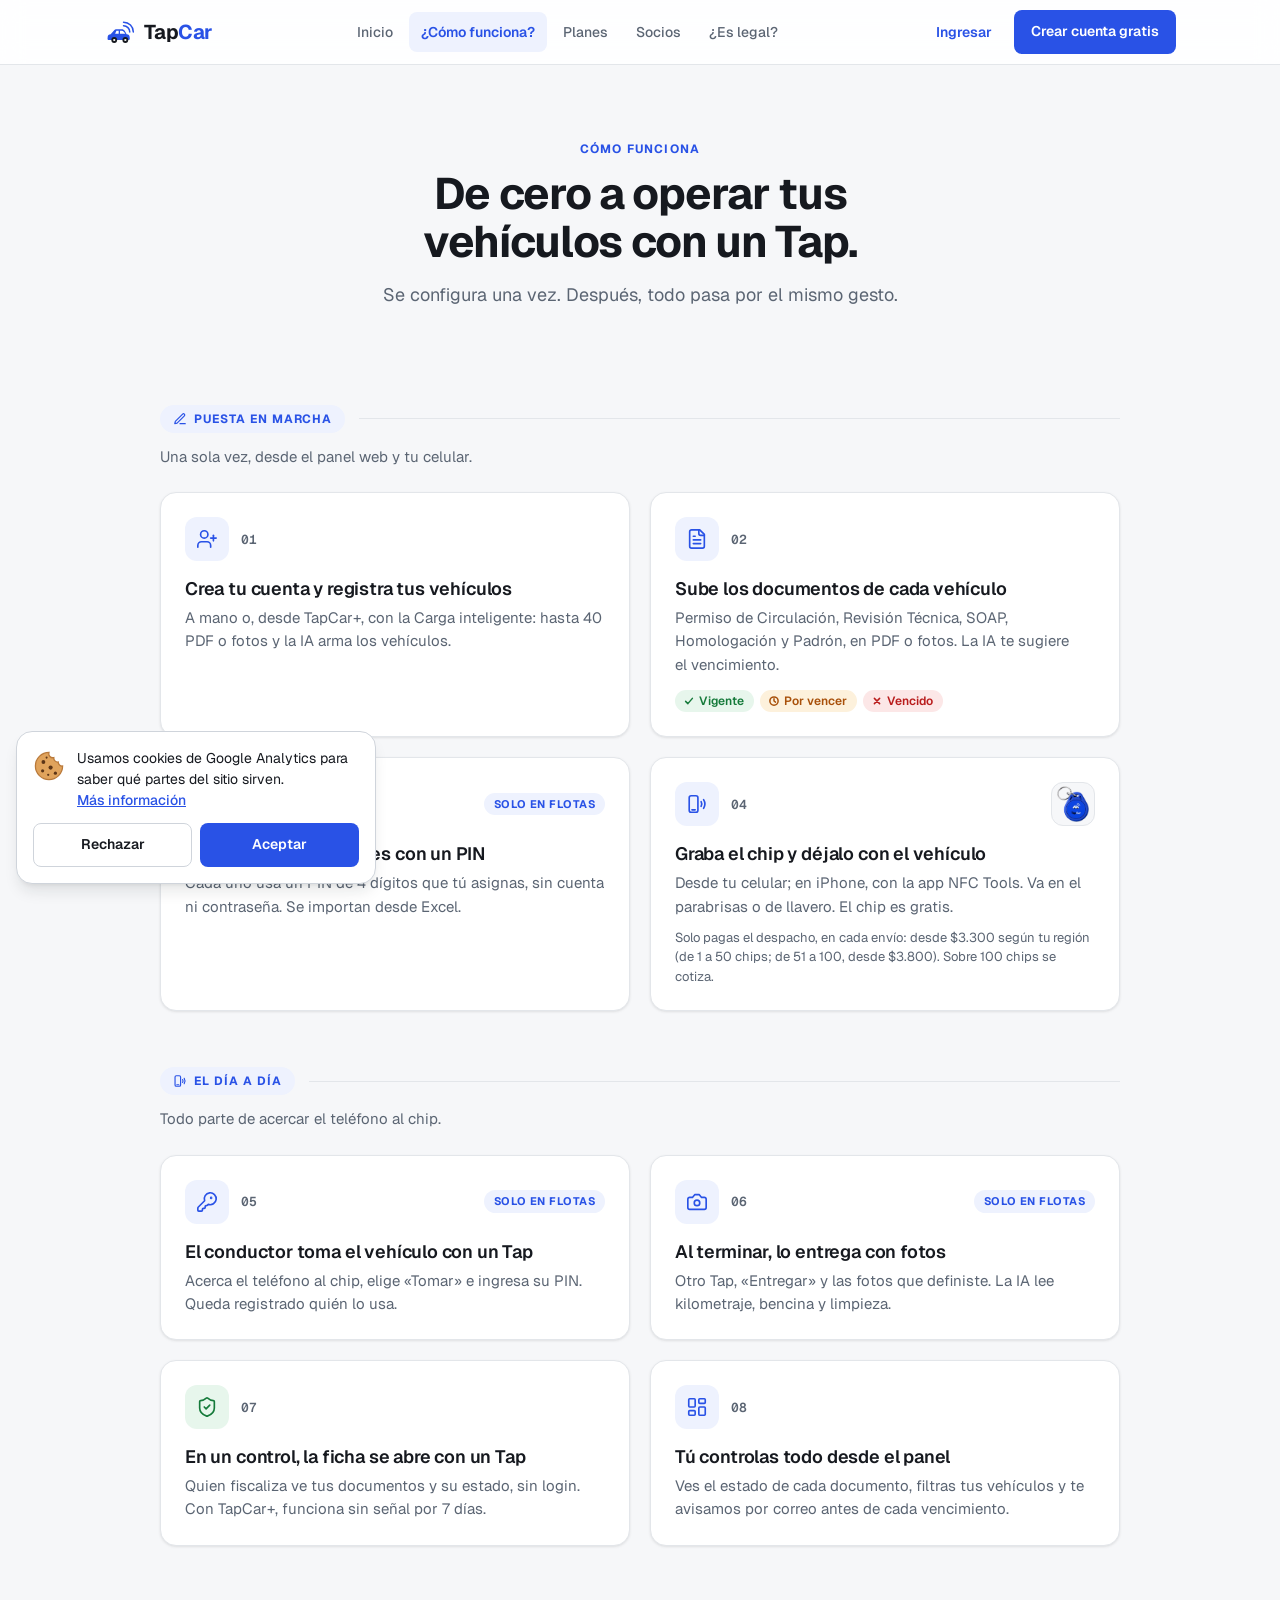
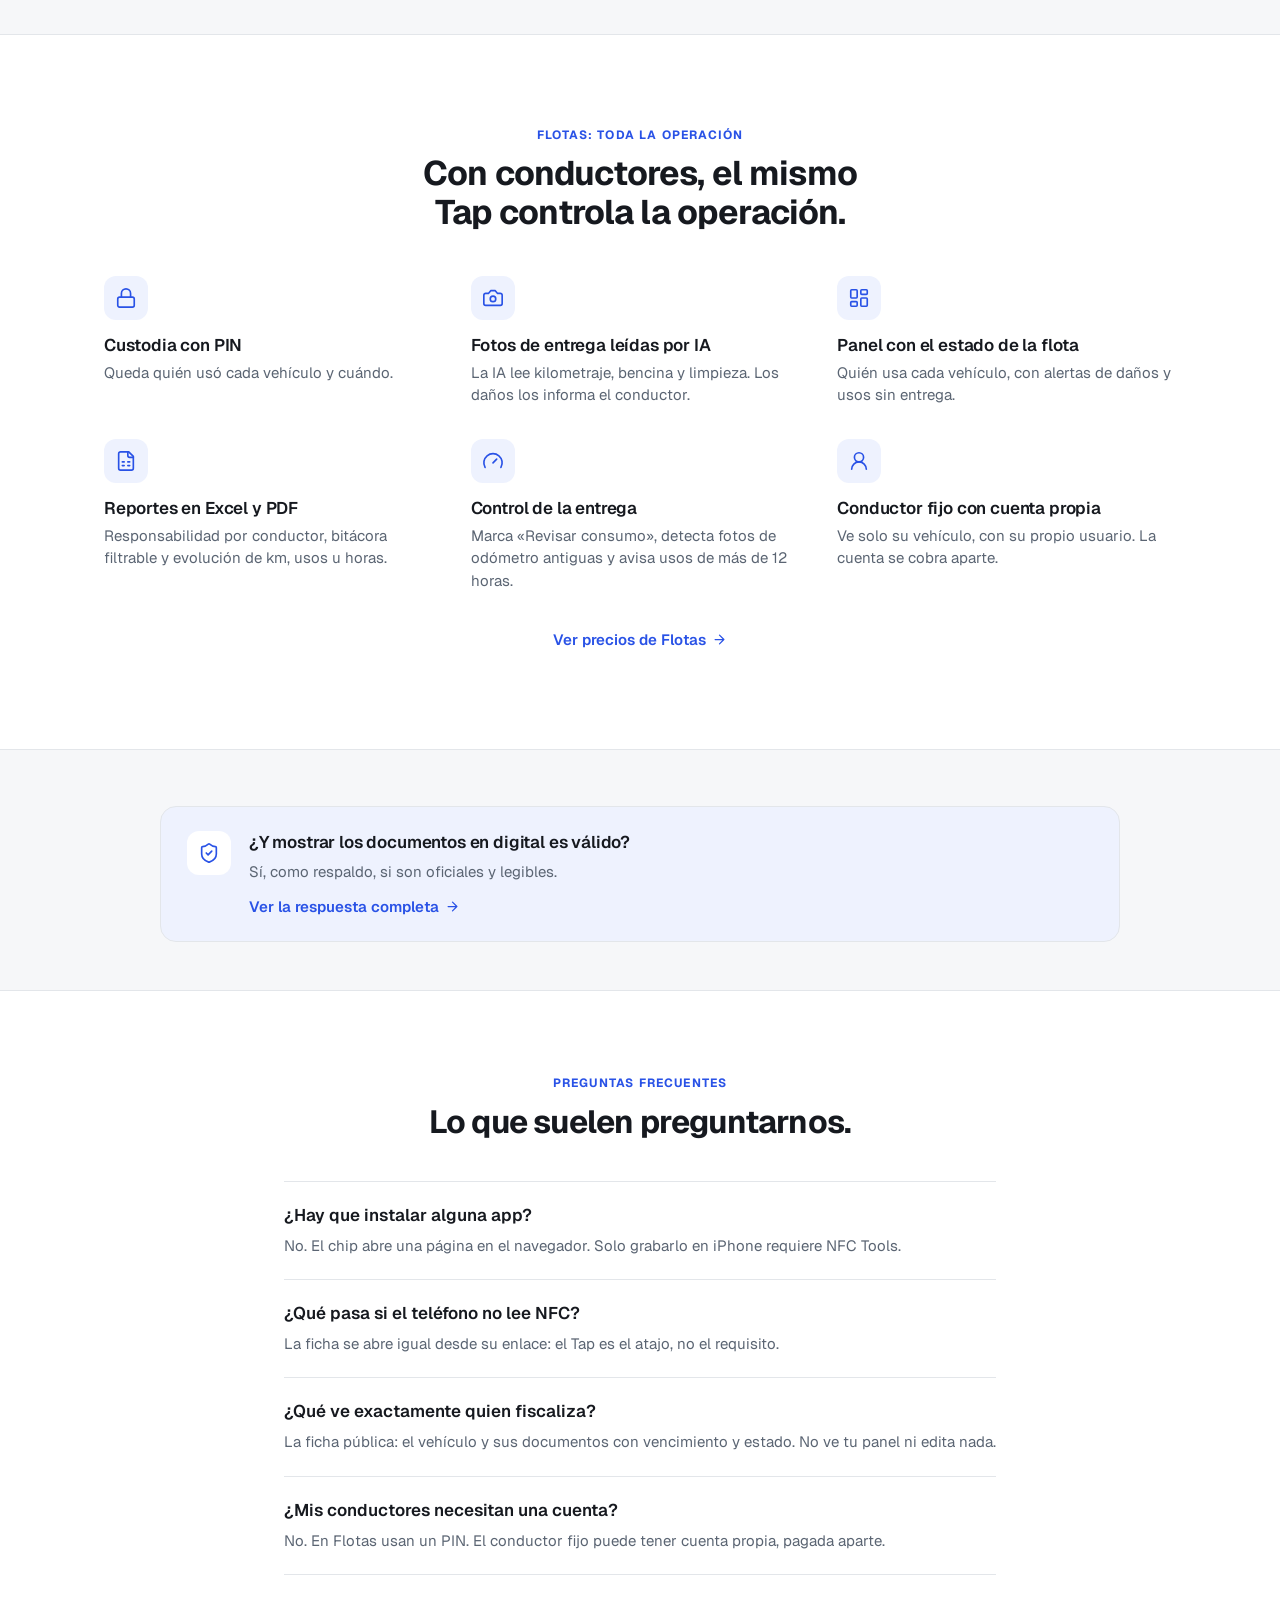
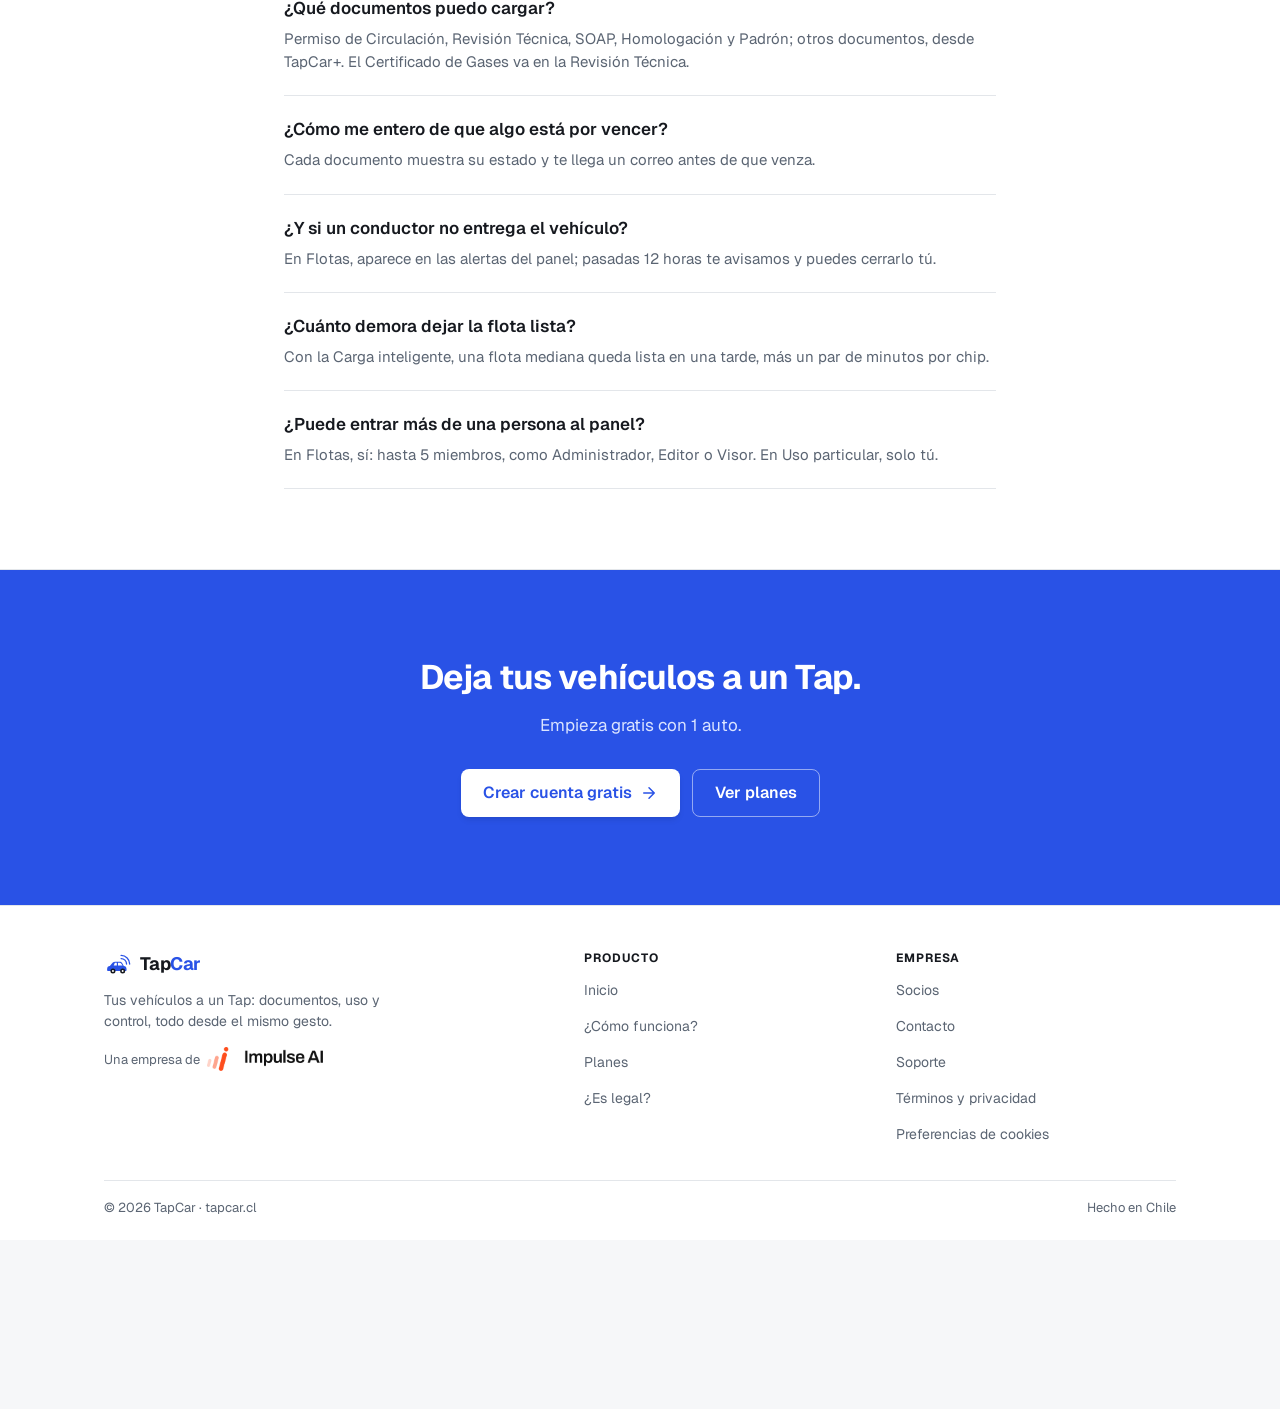
==== commit bc36999d: "feat(precios): despacho de chips por región El despacho de chips deja de tener precio fijo ($3.000 e" ====
--- a/como-funciona/index.html
+++ b/como-funciona/index.html
@@ -1394,6 +1394,37 @@
 .planes-nota svg { flex: 0 0 auto; color: var(--azul); }
 .planes-nota strong { color: var(--tinta); font-weight: 600; }
 .tabular { font-variant-numeric: tabular-nums; }
+
+/* Planes — Despacho de chips por región. Vale para los dos planes, así que va
+   fuera de las pestañas. Cerrado por defecto: 16 filas empujarían el FAQ muy
+   abajo, y lo que casi todos necesitan ya lo dice el "desde". La tabla se
+   ajusta al ancho (las regiones parten en dos líneas) en vez de deslizarse:
+   en celular, un scroll horizontal dentro de la tarjeta esconde justo la
+   columna de 51 a 100 chips. */
+.envio-banda { max-width: 1000px; margin: 24px auto 0; padding: 0 var(--gutter); }
+.envio { padding: 0; overflow: hidden; }
+.envio__resumen {
+  display: flex; align-items: center; gap: 12px; min-height: 44px;
+  padding: 16px 20px; cursor: pointer; list-style: none;
+}
+.envio__resumen::-webkit-details-marker { display: none; }
+.envio__resumen:focus-visible { outline: 2px solid var(--azul); outline-offset: -2px; border-radius: var(--radius-lg); }
+.envio__resumen > svg { flex: 0 0 auto; color: var(--azul); }
+.envio__resumen-txt { flex: 1; min-width: 0; display: flex; flex-direction: column; gap: 2px; }
+.envio__titulo { font-size: 15px; font-weight: 600; color: var(--tinta); }
+.envio__sub { font-size: 13px; color: var(--acero); }
+.envio__chev { transition: transform 0.2s ease; }
+.envio[open] .envio__chev { transform: rotate(180deg); }
+.envio__cuerpo { padding: 0 20px 20px; }
+.envio__tabla { width: 100%; border-collapse: collapse; font-size: 14px; }
+.envio__tabla th, .envio__tabla td { padding: 9px 0; border-top: 1px solid var(--linea); text-align: left; vertical-align: top; }
+.envio__tabla thead th { border-top: 0; font-size: 12px; font-weight: 600; color: var(--acero); }
+/* Las columnas de precio: la celda de región es un <th>, así que la del
+   primer precio sigue a un th y no a un td; por eso :not(:first-child). */
+.envio__tabla tr > :not(:first-child) { padding-left: 16px; text-align: right; white-space: nowrap; }
+.envio__tabla tbody th { font-weight: 500; color: var(--tinta); }
+.envio__tabla td { font-variant-numeric: tabular-nums; color: var(--tinta); }
+.envio__nota { margin: 12px 0 0; font-size: 13px; line-height: 1.5; color: var(--acero); }
 
 /* Planes — Piezas de la calculadora de dos planes.
    .calc es display:flex, que le gana al [hidden] de la hoja del navegador;
@@ -1982,6 +2013,10 @@
   .plan-calc__total strong { font-size: 28px; }
   .planes-nota { align-items: flex-start; text-align: left; font-size: 14px; }
   .planes-nota svg { margin-top: 1px; }
+  .envio__resumen { padding: 14px 16px; }
+  .envio__cuerpo { padding: 0 16px 16px; }
+  .envio__tabla { font-size: 13px; }
+  .envio__tabla tr > :not(:first-child) { padding-left: 12px; }
   .billing-toggle { align-self: stretch; }
   .billing-toggle__opt { flex: 1; justify-content: center; padding: 0 10px; }
   .plan-pills__hint { display: none; }
@@ -2372,7 +2407,7 @@
             </div>
             <h3 class="hw-step__title">Graba el chip y déjalo con el vehículo</h3>
             <p class="hw-step__text">Desde tu celular; en iPhone, con la app NFC Tools. Va en el parabrisas o de llavero. El chip es gratis.</p>
-            <p class="hw-step__fino">Solo pagas el despacho: $3.000 por envío en Uso particular (1 a 10 chips); en los demás planes, por tramos.</p>
+            <p class="hw-step__fino">Solo pagas el despacho, en cada envío: desde $3.300 según tu región (de 1 a 50 chips; de 51 a 100, desde $3.800). Sobre 100 chips se cotiza.</p>
           </li>
 
         </ol>
